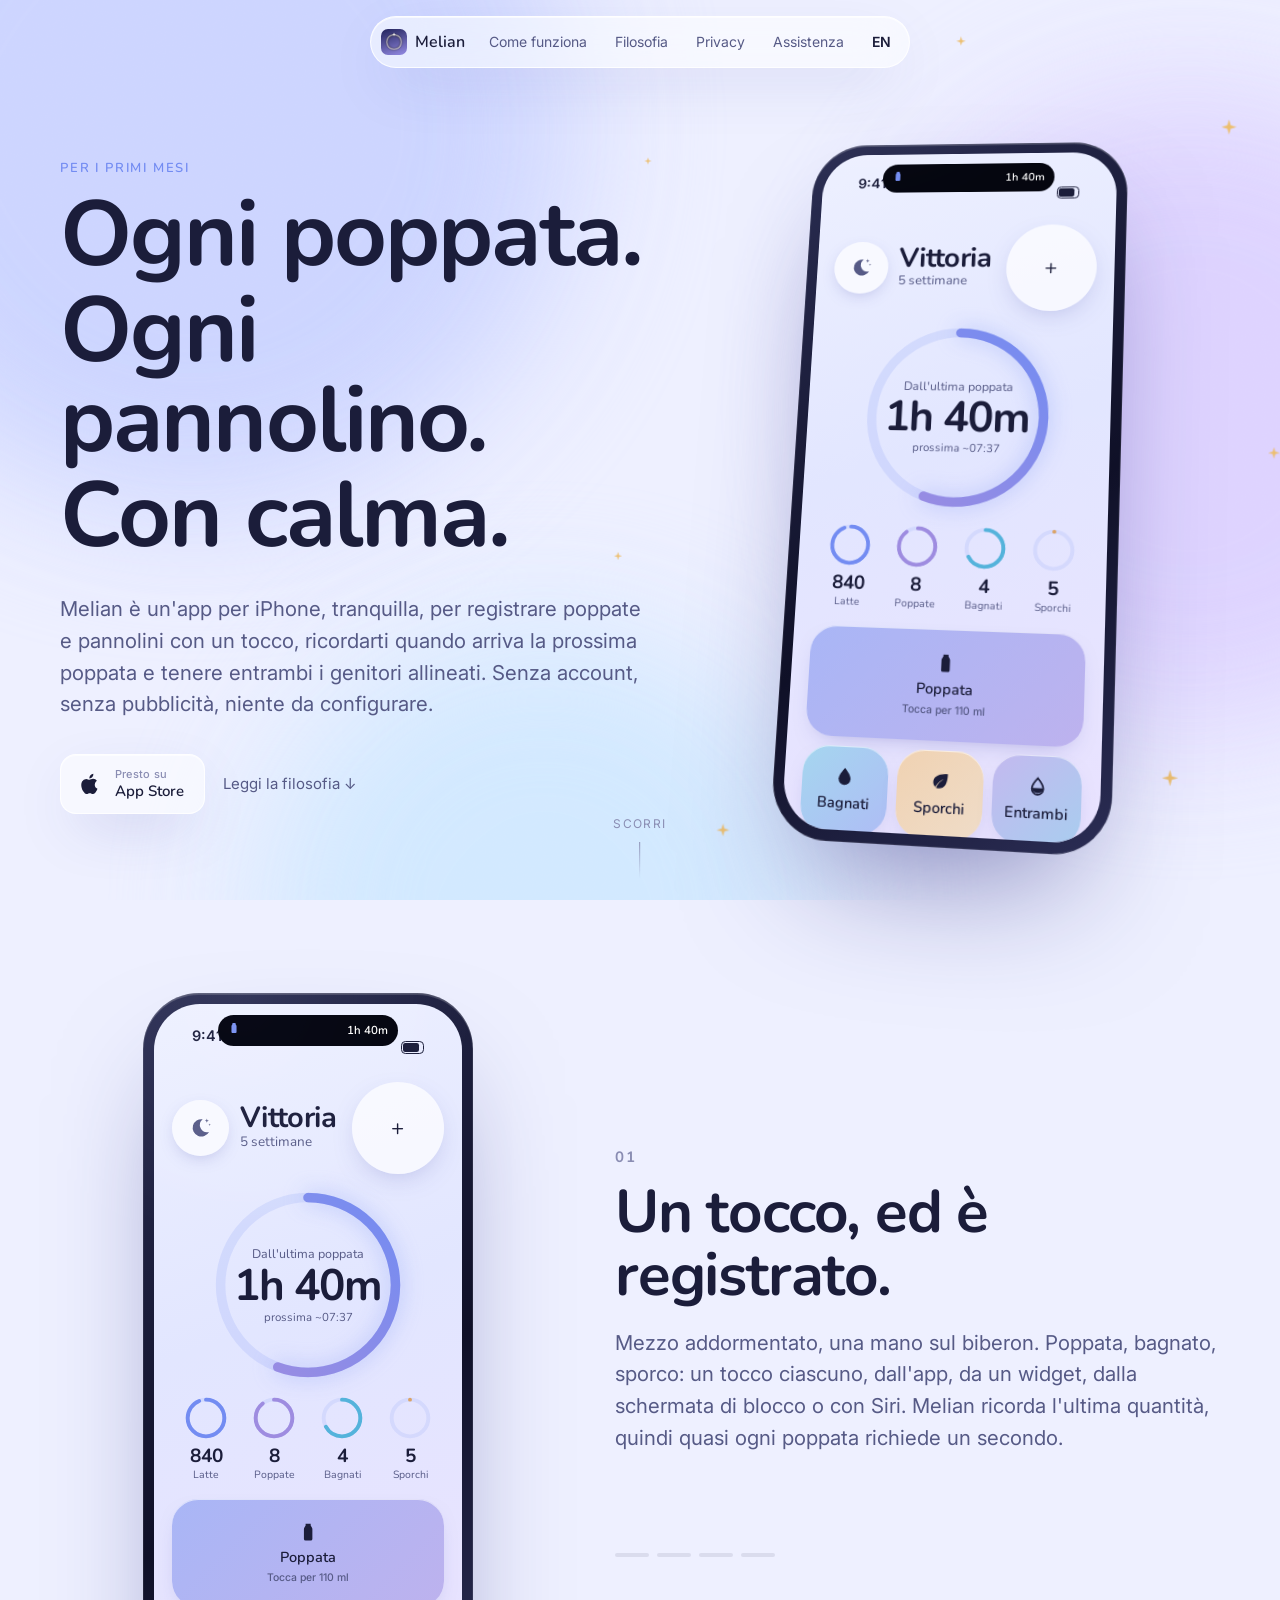
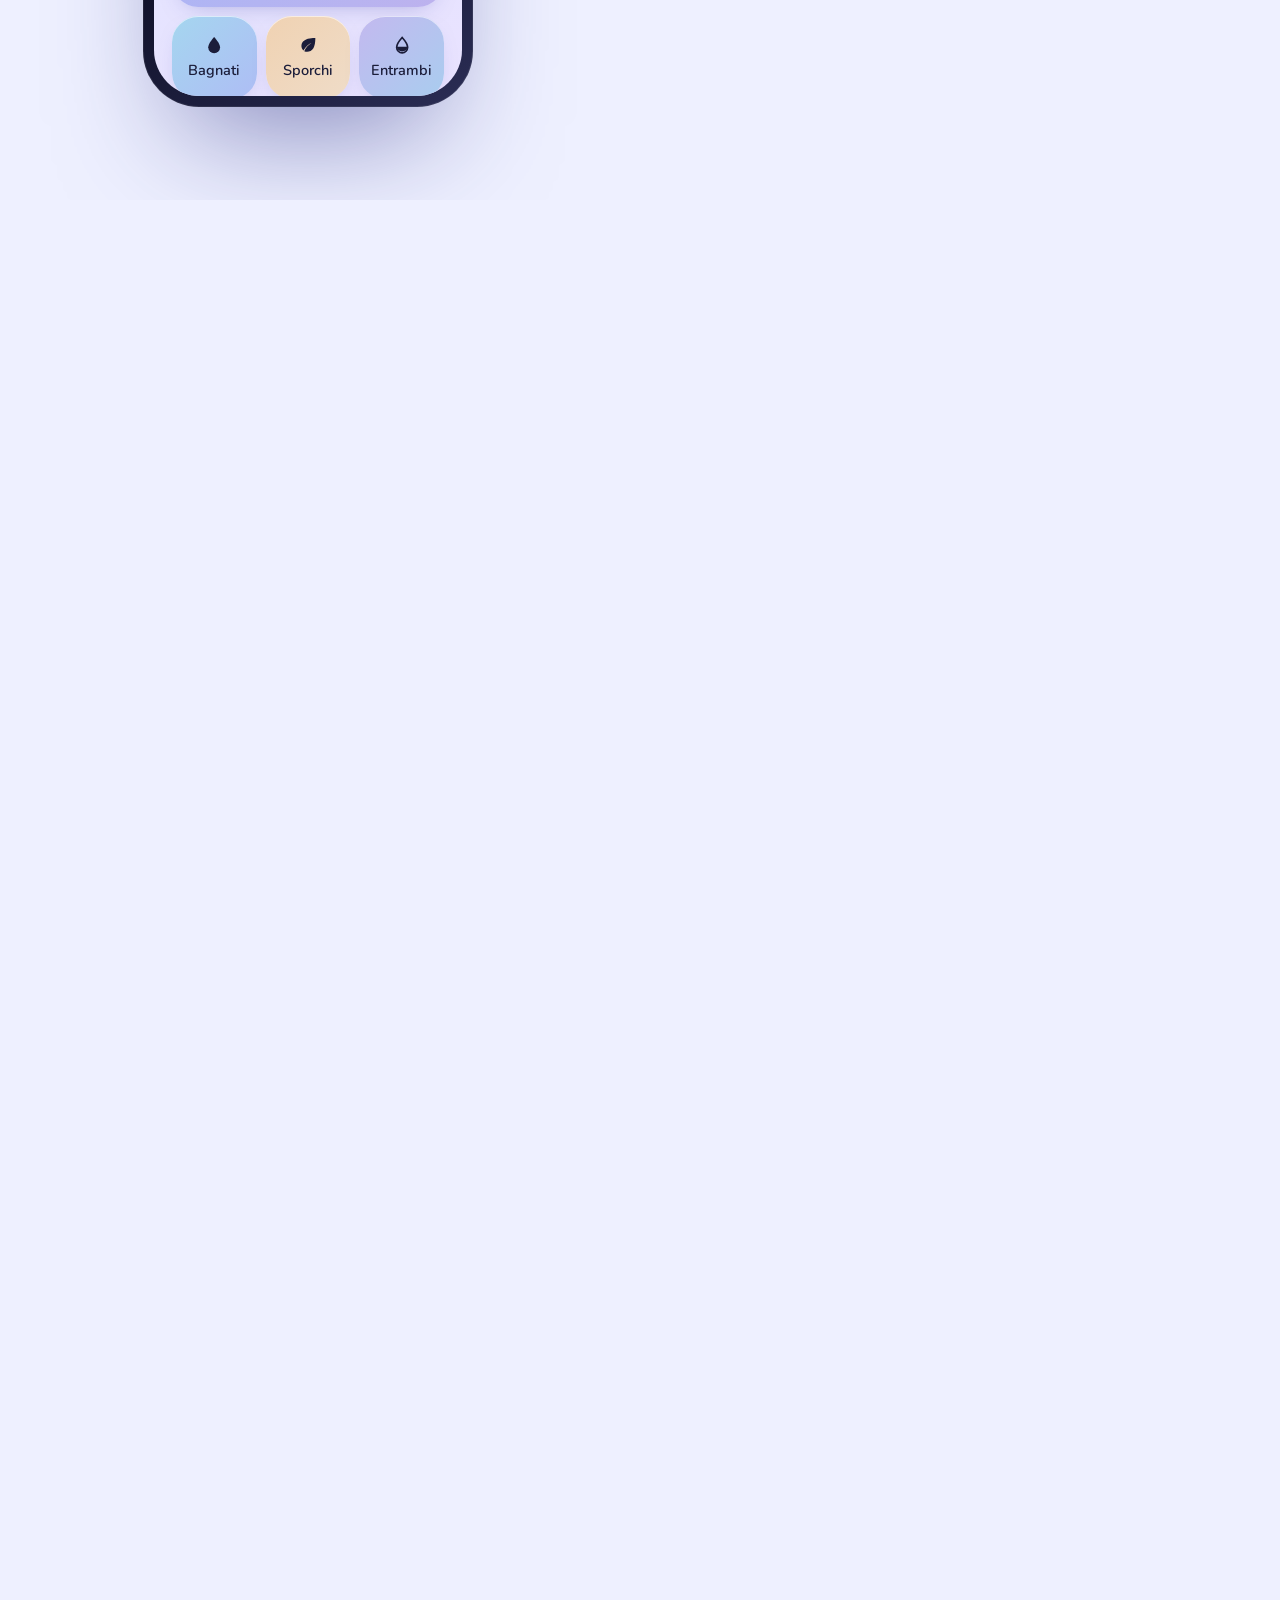
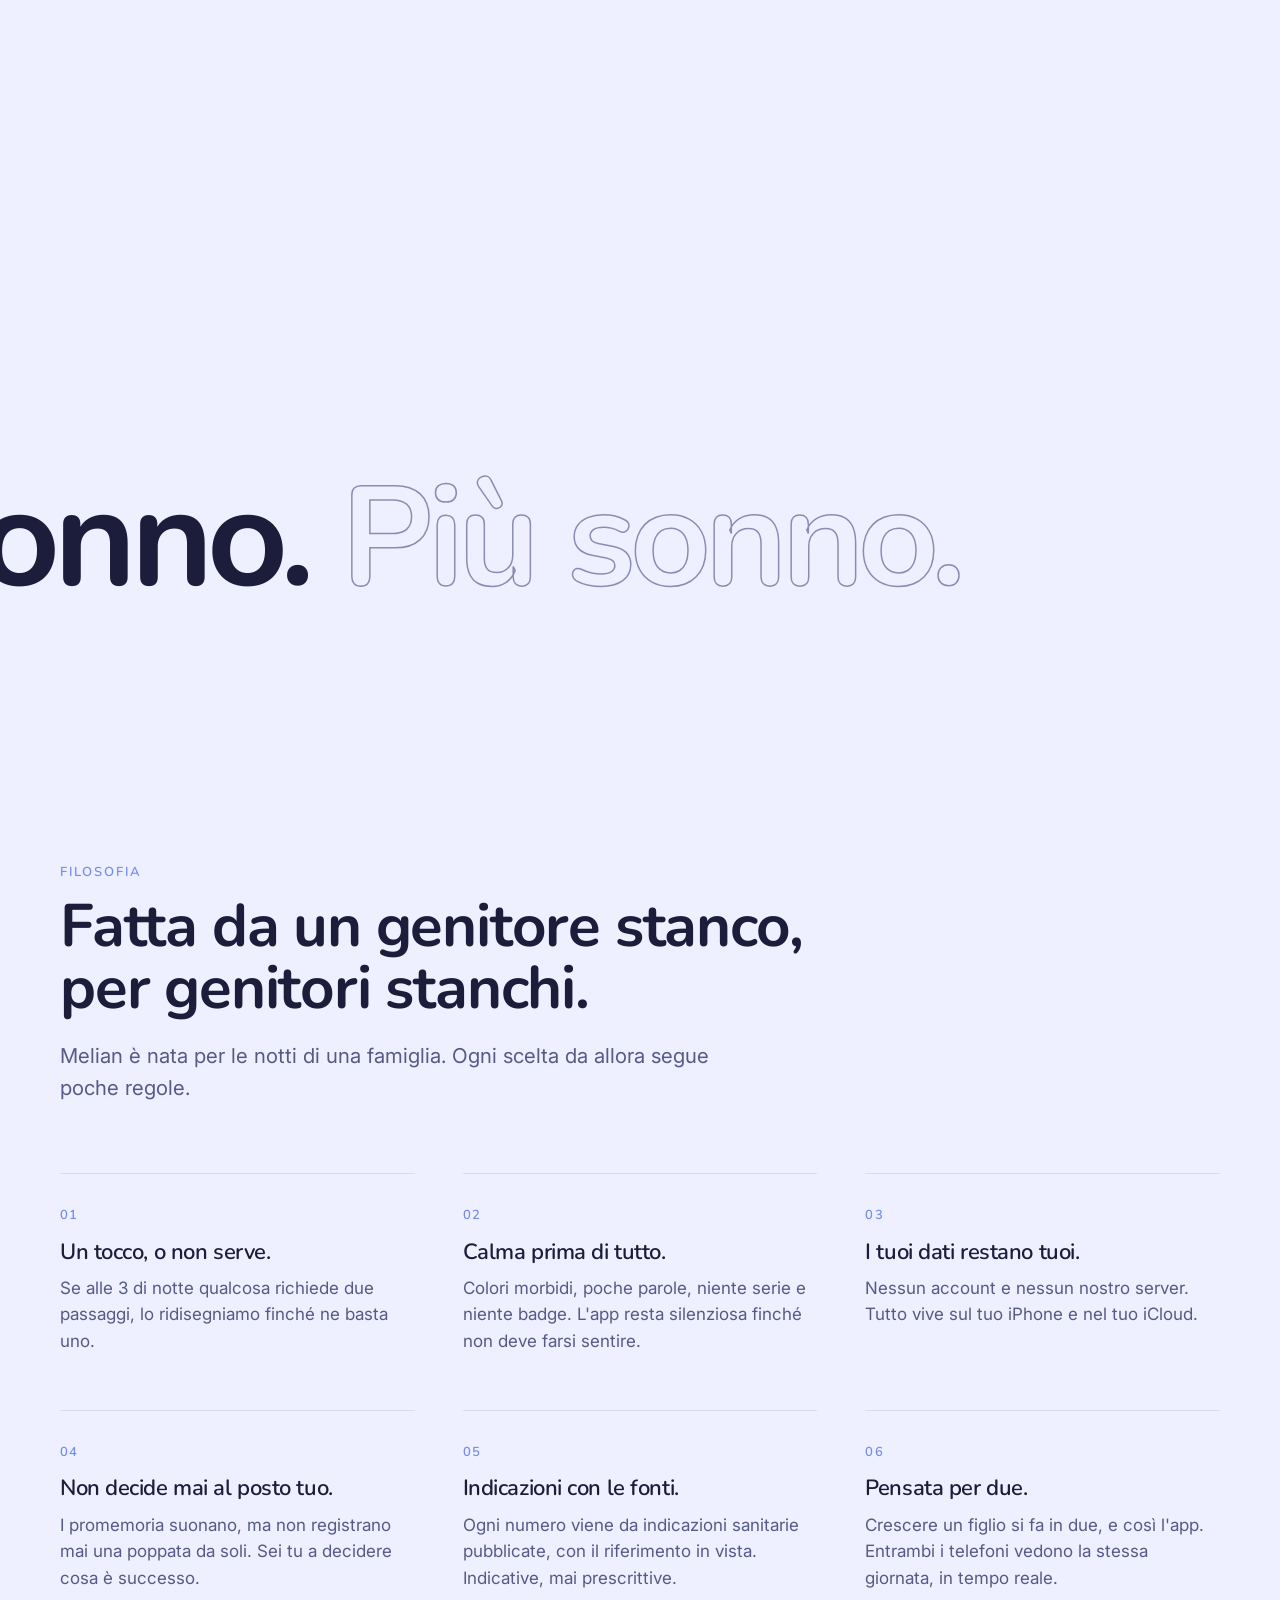
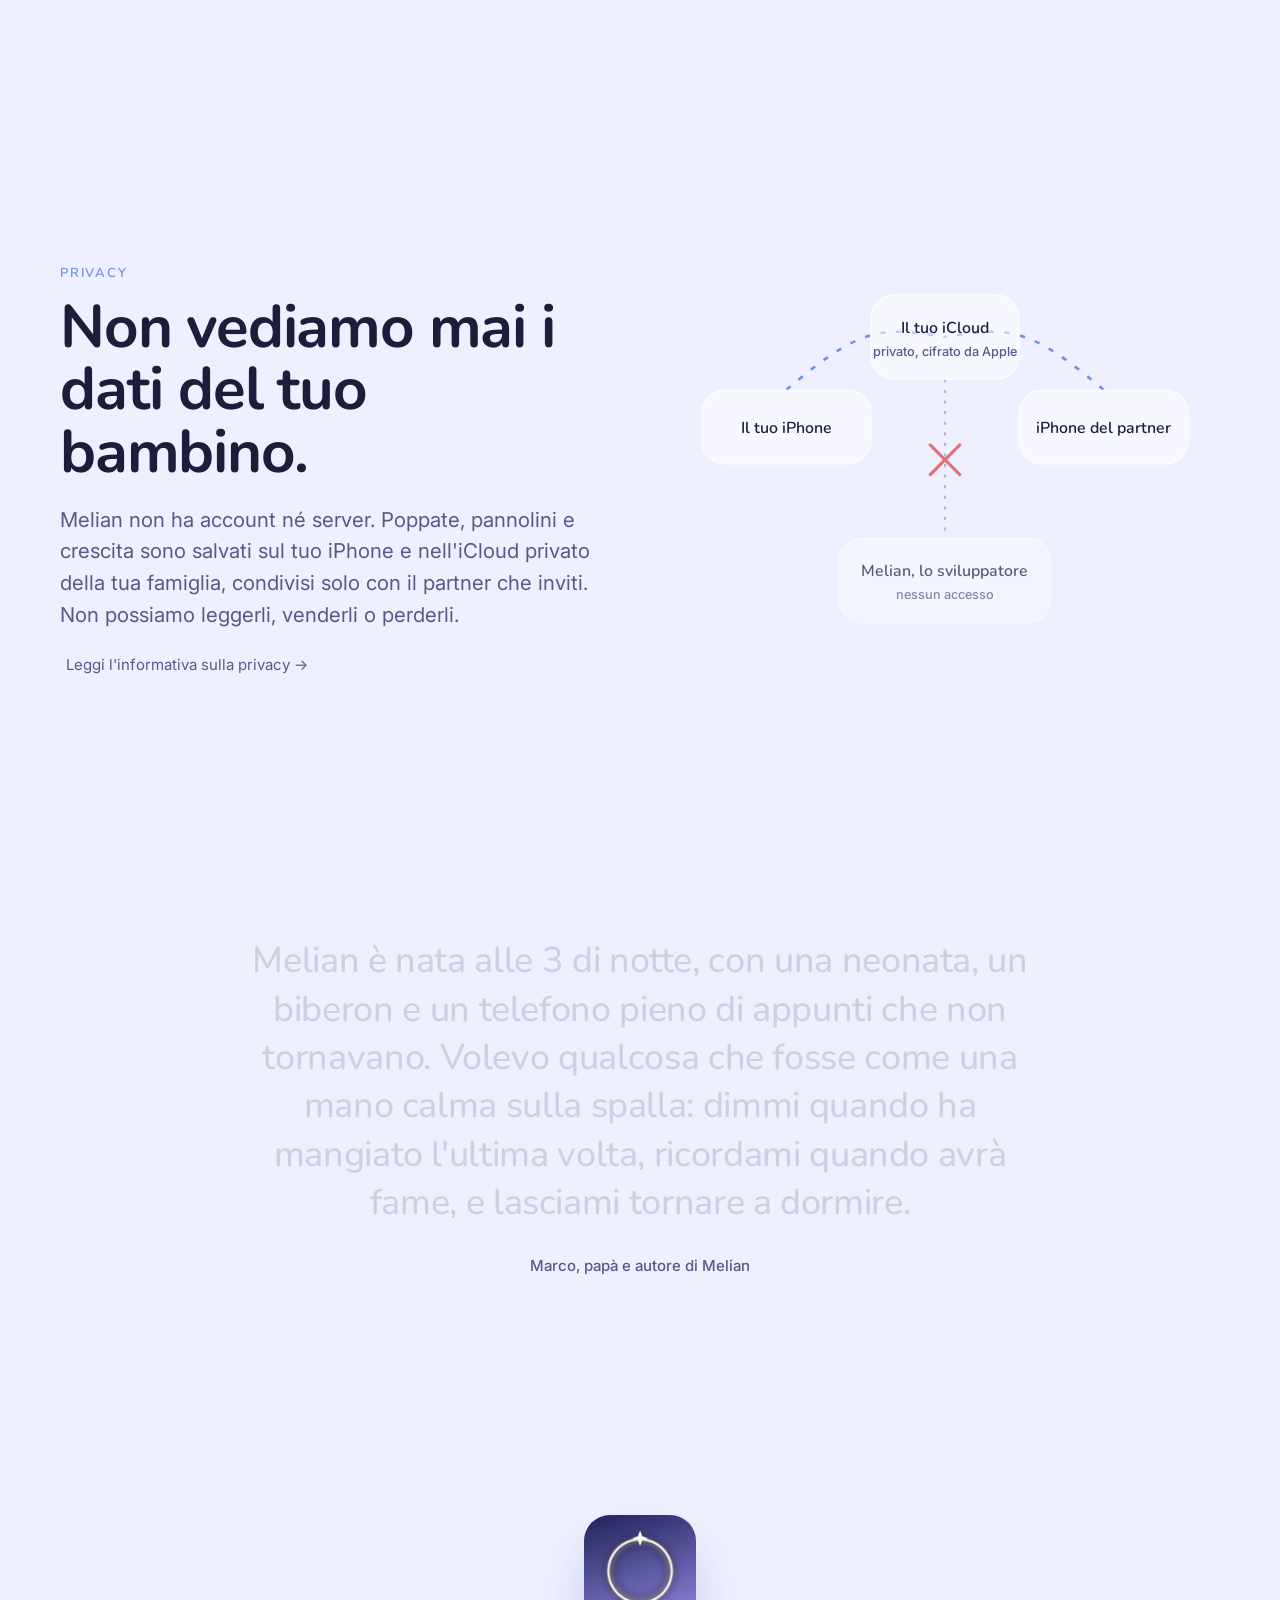
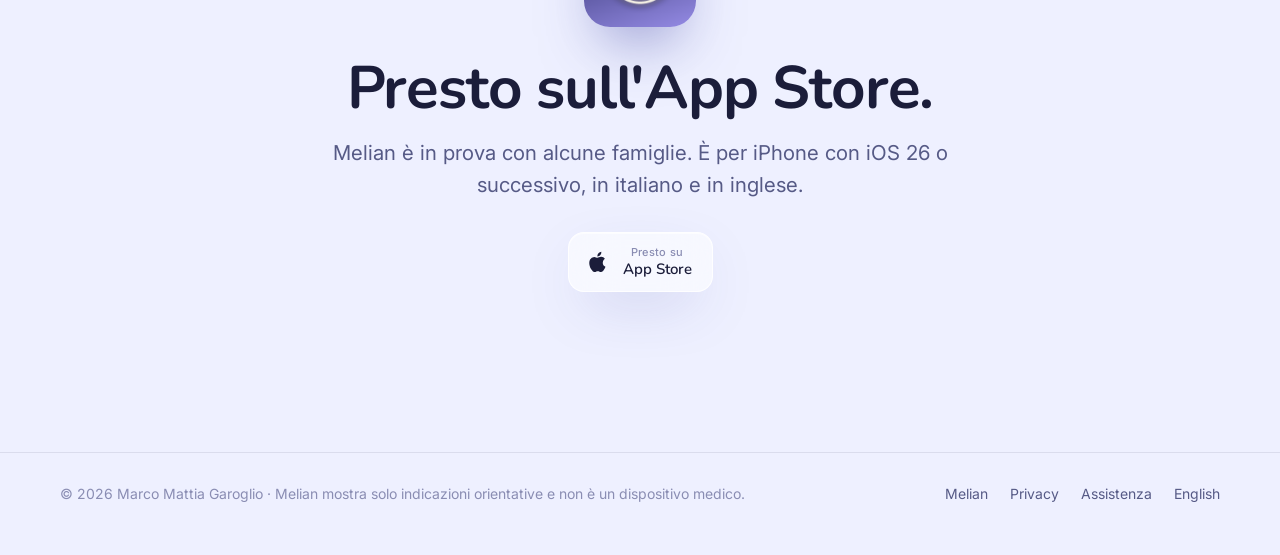
==== it/index.html @ e97079c1 "Landing page, privacy policy and support pages (EN/IT) Static site for GitHub Pages: parallax hero w" ====
<!doctype html>
<html lang="it">
<head>
<meta charset="utf-8">
<meta name="viewport" content="width=device-width, initial-scale=1, viewport-fit=cover">
<title>Melian: poppate e pannolini, con calma, su iPhone</title>
<meta name="description" content="Registra poppate e pannolini con un tocco, ricevi una sveglia quando arriva la prossima poppata e condividi tutto in tempo reale con il partner. Senza account, pubblicità o tracciamento.">
<meta name="theme-color" content="#eef0ff" media="(prefers-color-scheme: light)">
<meta name="theme-color" content="#0b0d20" media="(prefers-color-scheme: dark)">
<link rel="icon" href="../assets/favicon.png">
<link rel="apple-touch-icon" href="../assets/apple-touch-icon.png">
<link rel="alternate" hreflang="en" href="https://marcogaroglio-online.github.io/melian-site/">
<link rel="alternate" hreflang="it" href="https://marcogaroglio-online.github.io/melian-site/it/">
<meta property="og:title" content="Melian: poppate e pannolini, con calma, su iPhone">
<meta property="og:description" content="Registra poppate e pannolini con un tocco, ricevi una sveglia quando arriva la prossima poppata e condividi tutto in tempo reale con il partner. Senza account, pubblicità o tracciamento.">
<meta property="og:image" content="https://marcogaroglio-online.github.io/melian-site/assets/icon-512.png">
<link rel="preconnect" href="https://fonts.googleapis.com">
<link rel="preconnect" href="https://fonts.gstatic.com" crossorigin>
<link href="https://fonts.googleapis.com/css2?family=Nunito:wght@500;600;700&family=Inter:wght@400;500;600&display=swap" rel="stylesheet">
<link rel="stylesheet" href="../assets/style.css">
</head>
<body>
<div class="ambient" aria-hidden="true"><i data-depth=".08"></i><i data-depth=".16"></i><i data-depth=".24"></i></div>
<div class="grain" aria-hidden="true"></div>
<nav class="nav glass" aria-label="Melian">
  <a class="brand" href="./"><img src="../assets/favicon.png" alt="" width="26" height="26">Melian</a>
  <a class="link hide-sm" href="./#story">Come funziona</a>
  <a class="link hide-sm" href="./#philosophy">Filosofia</a>
  <a class="link" href="privacy.html">Privacy</a>
  <a class="link" href="support.html">Assistenza</a>
  <a class="link lang" href="../" hreflang="en" lang="en">EN</a>
</nav>

<main>
  <section class="hero" id="top">
    <div class="wrap">
      <div>
        <p class="eyebrow">Per i primi mesi</p>
        <h1><span class="line"><span>Ogni poppata.</span></span><span class="line"><span>Ogni pannolino.</span></span><span class="line"><span>Con calma.</span></span></h1>
        <p class="lead">Melian è un'app per iPhone, tranquilla, per registrare poppate e pannolini con un tocco, ricordarti quando arriva la prossima poppata e tenere entrambi i genitori allineati. Senza account, senza pubblicità, niente da configurare.</p>
        <div class="cta"><span class="badge glass" role="img" aria-label="Presto su App Store"><svg viewBox="0 0 24 24" fill="currentColor"><path d="M16.4 12.6c0-2.4 2-3.5 2-3.6a4.3 4.3 0 0 0-3.4-1.8c-1.4-.1-2.8.9-3.5.9s-1.8-.8-3-.8a4.5 4.5 0 0 0-3.8 2.3c-1.6 2.8-.4 7 1.2 9.3.8 1.1 1.7 2.4 2.9 2.3 1.2 0 1.6-.7 3-.7s1.8.7 3 .7c1.3 0 2.1-1.1 2.8-2.3a10 10 0 0 0 1.3-2.6 3.9 3.9 0 0 1-2.5-3.7ZM14.2 5.6A4 4 0 0 0 15.1 2.6a4.1 4.1 0 0 0-2.7 1.4 3.8 3.8 0 0 0-1 2.9 3.4 3.4 0 0 0 2.8-1.3Z"/></svg><span><small>Presto su</small>App Store</span></span><a class="ghost" href="#philosophy">Leggi la filosofia ↓</a></div>
      </div>
      <div class="stage">
        <div class="stars" aria-hidden="true"></div>
        <div class="phone hero-phone" data-live>
    <div class="screen">
      <div class="island"><span class="ic"><svg width="12" height="12" viewBox="0 0 24 24" fill="currentColor"><path d="M9 2h6v2.2l1.4 2.3c.4.6.6 1.3.6 2V20a2 2 0 0 1-2 2H9a2 2 0 0 1-2-2V8.5c0-.7.2-1.4.6-2L9 4.2Z"/></svg></span><span class="t"></span></div>
      <div class="status"><span>9:41</span><span class="bars"><i></i></span></div>
      <div class="app">
        <header>
          <span class="round-btn" aria-hidden="true"><svg viewBox="0 0 24 24" fill="currentColor"><path d="M14.5 3.2a8.6 8.6 0 1 0 6.3 12.6A7.2 7.2 0 0 1 14.5 3.2Z"/><path d="m18.6 2.5.5 1.6 1.6.5-1.6.5-.5 1.6-.5-1.6-1.6-.5 1.6-.5Z"/><path d="m21.4 7.4.3 1 1 .3-1 .3-.3 1-.3-1-1-.3 1-.3Z"/></svg></span>
          <div class="who"><b>Vittoria</b><span>5 settimane</span></div>
          <span class="round-btn plus" aria-hidden="true">+</span>
        </header>
        <div class="ring">
          <svg viewBox="0 0 100 100" aria-hidden="true">
            <defs><linearGradient id="ringGrad" x1="0" y1="0" x2="1" y2="1"><stop offset="0" stop-color="#9e8ce0"/><stop offset="1" stop-color="#738cf2"/></linearGradient></defs>
            <circle class="track" cx="50" cy="50" r="46" fill="none" stroke-width="5"/>
            <circle class="bar" cx="50" cy="50" r="46" fill="none" stroke-width="5"/>
          </svg>
          <div class="label"><small>Dall'ultima poppata</small><strong>1h 40m</strong><em></em></div>
        </div>
        <div class="minis">
          <div class="mini" data-k="formula"><svg viewBox="0 0 36 36"><circle class="t" cx="18" cy="18" r="15"/><circle class="b" cx="18" cy="18" r="15" stroke="#738cf2"/></svg><strong>0</strong><span>Latte</span></div><div class="mini" data-k="feeds"><svg viewBox="0 0 36 36"><circle class="t" cx="18" cy="18" r="15"/><circle class="b" cx="18" cy="18" r="15" stroke="#9e8ce0"/></svg><strong>0</strong><span>Poppate</span></div><div class="mini" data-k="wet"><svg viewBox="0 0 36 36"><circle class="t" cx="18" cy="18" r="15"/><circle class="b" cx="18" cy="18" r="15" stroke="#54b3db"/></svg><strong>0</strong><span>Bagnati</span></div><div class="mini" data-k="dirty"><svg viewBox="0 0 36 36"><circle class="t" cx="18" cy="18" r="15"/><circle class="b" cx="18" cy="18" r="15" stroke="#dba366"/></svg><strong>0</strong><span>Sporchi</span></div>
        </div>
        <div class="actions">
          <button class="act feed" data-kind="feed"><svg viewBox="0 0 24 24" fill="currentColor"><path d="M9 2h6v2.2l1.4 2.3c.4.6.6 1.3.6 2V20a2 2 0 0 1-2 2H9a2 2 0 0 1-2-2V8.5c0-.7.2-1.4.6-2L9 4.2Z"/></svg><span>Poppata</span><small>Tocca per 110 ml</small></button>
          <button class="act wet" data-kind="wet"><svg viewBox="0 0 24 24" fill="currentColor"><path d="M12 2.5S5 10 5 14.6A7 7 0 0 0 19 14.6C19 10 12 2.5 12 2.5Z"/></svg><span>Bagnati</span></button>
          <button class="act dirty" data-kind="dirty"><svg viewBox="0 0 24 24" fill="currentColor"><path d="M20.5 3.5S8 2.6 4.8 9.6c-1.6 3.5-.4 7 1.6 8.6C9.7 13 13.5 10.6 16 9.6c-3.4 2-6.8 5.4-8.6 9.6 3.6 1.4 8.3.6 10.8-3.6 2.6-4.3 2.3-12.1 2.3-12.1Z"/></svg><span>Sporchi</span></button>
          <button class="act both" data-kind="both"><svg viewBox="0 0 24 24" fill="none" stroke="currentColor" stroke-width="2"><path d="M12 3S5.5 10.2 5.5 14.6a6.5 6.5 0 0 0 13 0C18.5 10.2 12 3 12 3Z"/><path fill="currentColor" stroke="none" d="M5.6 14h12.8a6.5 6.5 0 0 1-12.8 0Z"/></svg><span>Entrambi</span></button>
        </div>
        <div class="timeline"><h4>Cronologia</h4><ul></ul></div>
      </div>
    </div>
  </div>
        <p class="sr">Provalo: tocca i pulsanti sul telefono.</p>
      </div>
    </div>
    <div class="scroll-hint" aria-hidden="true">Scorri<i></i></div>
  </section>

  <section class="story" id="story" data-step="1">
    <div class="pin">
      <div class="wrap">
        <div class="phones">
          <div class="phone main-phone" data-live>
    <div class="screen">
      <div class="island"><span class="ic"><svg width="12" height="12" viewBox="0 0 24 24" fill="currentColor"><path d="M9 2h6v2.2l1.4 2.3c.4.6.6 1.3.6 2V20a2 2 0 0 1-2 2H9a2 2 0 0 1-2-2V8.5c0-.7.2-1.4.6-2L9 4.2Z"/></svg></span><span class="t"></span></div>
      <div class="status"><span>9:41</span><span class="bars"><i></i></span></div>
      <div class="app">
        <header>
          <span class="round-btn" aria-hidden="true"><svg viewBox="0 0 24 24" fill="currentColor"><path d="M14.5 3.2a8.6 8.6 0 1 0 6.3 12.6A7.2 7.2 0 0 1 14.5 3.2Z"/><path d="m18.6 2.5.5 1.6 1.6.5-1.6.5-.5 1.6-.5-1.6-1.6-.5 1.6-.5Z"/><path d="m21.4 7.4.3 1 1 .3-1 .3-.3 1-.3-1-1-.3 1-.3Z"/></svg></span>
          <div class="who"><b>Vittoria</b><span>5 settimane</span></div>
          <span class="round-btn plus" aria-hidden="true">+</span>
        </header>
        <div class="ring">
          <svg viewBox="0 0 100 100" aria-hidden="true">
            <defs><linearGradient id="ringGrad" x1="0" y1="0" x2="1" y2="1"><stop offset="0" stop-color="#9e8ce0"/><stop offset="1" stop-color="#738cf2"/></linearGradient></defs>
            <circle class="track" cx="50" cy="50" r="46" fill="none" stroke-width="5"/>
            <circle class="bar" cx="50" cy="50" r="46" fill="none" stroke-width="5"/>
          </svg>
          <div class="label"><small>Dall'ultima poppata</small><strong>1h 40m</strong><em></em></div>
        </div>
        <div class="minis">
          <div class="mini" data-k="formula"><svg viewBox="0 0 36 36"><circle class="t" cx="18" cy="18" r="15"/><circle class="b" cx="18" cy="18" r="15" stroke="#738cf2"/></svg><strong>0</strong><span>Latte</span></div><div class="mini" data-k="feeds"><svg viewBox="0 0 36 36"><circle class="t" cx="18" cy="18" r="15"/><circle class="b" cx="18" cy="18" r="15" stroke="#9e8ce0"/></svg><strong>0</strong><span>Poppate</span></div><div class="mini" data-k="wet"><svg viewBox="0 0 36 36"><circle class="t" cx="18" cy="18" r="15"/><circle class="b" cx="18" cy="18" r="15" stroke="#54b3db"/></svg><strong>0</strong><span>Bagnati</span></div><div class="mini" data-k="dirty"><svg viewBox="0 0 36 36"><circle class="t" cx="18" cy="18" r="15"/><circle class="b" cx="18" cy="18" r="15" stroke="#dba366"/></svg><strong>0</strong><span>Sporchi</span></div>
        </div>
        <div class="actions">
          <button class="act feed" data-kind="feed"><svg viewBox="0 0 24 24" fill="currentColor"><path d="M9 2h6v2.2l1.4 2.3c.4.6.6 1.3.6 2V20a2 2 0 0 1-2 2H9a2 2 0 0 1-2-2V8.5c0-.7.2-1.4.6-2L9 4.2Z"/></svg><span>Poppata</span><small>Tocca per 110 ml</small></button>
          <button class="act wet" data-kind="wet"><svg viewBox="0 0 24 24" fill="currentColor"><path d="M12 2.5S5 10 5 14.6A7 7 0 0 0 19 14.6C19 10 12 2.5 12 2.5Z"/></svg><span>Bagnati</span></button>
          <button class="act dirty" data-kind="dirty"><svg viewBox="0 0 24 24" fill="currentColor"><path d="M20.5 3.5S8 2.6 4.8 9.6c-1.6 3.5-.4 7 1.6 8.6C9.7 13 13.5 10.6 16 9.6c-3.4 2-6.8 5.4-8.6 9.6 3.6 1.4 8.3.6 10.8-3.6 2.6-4.3 2.3-12.1 2.3-12.1Z"/></svg><span>Sporchi</span></button>
          <button class="act both" data-kind="both"><svg viewBox="0 0 24 24" fill="none" stroke="currentColor" stroke-width="2"><path d="M12 3S5.5 10.2 5.5 14.6a6.5 6.5 0 0 0 13 0C18.5 10.2 12 3 12 3Z"/><path fill="currentColor" stroke="none" d="M5.6 14h12.8a6.5 6.5 0 0 1-12.8 0Z"/></svg><span>Entrambi</span></button>
        </div>
        <div class="timeline"><h4>Cronologia</h4><ul></ul></div>
      </div>
      <div class="alarm" aria-hidden="true">
        <div class="waves"><i></i><i></i><i></i></div>
        <div class="bell"><svg viewBox="0 0 24 24" fill="currentColor"><path d="M12 2a6 6 0 0 0-6 6v4.3L4.3 15.6A1 1 0 0 0 5.2 17h13.6a1 1 0 0 0 .9-1.4L18 12.3V8a6 6 0 0 0-6-6Zm-2.6 16.5a2.7 2.7 0 0 0 5.2 0Z"/></svg></div>
        <strong>È ora della poppata</strong>
        <span>Vittoria · ultima 3 ore fa</span>
        <div class="btns"><b>Posticipa</b><b>Fatto</b></div>
      </div>
    </div>
  </div>
          <svg class="sync" viewBox="0 0 220 60" aria-hidden="true"><path d="M0 40 C 60 0, 160 0, 220 40"/></svg>
          <div class="phone partner" data-live>
    <div class="screen">
      <div class="island"><span class="ic"><svg width="12" height="12" viewBox="0 0 24 24" fill="currentColor"><path d="M9 2h6v2.2l1.4 2.3c.4.6.6 1.3.6 2V20a2 2 0 0 1-2 2H9a2 2 0 0 1-2-2V8.5c0-.7.2-1.4.6-2L9 4.2Z"/></svg></span><span class="t"></span></div>
      <div class="status"><span>9:41</span><span class="bars"><i></i></span></div>
      <div class="app">
        <header>
          <span class="round-btn" aria-hidden="true"><svg viewBox="0 0 24 24" fill="currentColor"><path d="M14.5 3.2a8.6 8.6 0 1 0 6.3 12.6A7.2 7.2 0 0 1 14.5 3.2Z"/><path d="m18.6 2.5.5 1.6 1.6.5-1.6.5-.5 1.6-.5-1.6-1.6-.5 1.6-.5Z"/><path d="m21.4 7.4.3 1 1 .3-1 .3-.3 1-.3-1-1-.3 1-.3Z"/></svg></span>
          <div class="who"><b>Vittoria</b><span>Sull'iPhone del partner</span></div>
          <span class="round-btn plus" aria-hidden="true">+</span>
        </header>
        <div class="ring">
          <svg viewBox="0 0 100 100" aria-hidden="true">
            <defs><linearGradient id="ringGrad" x1="0" y1="0" x2="1" y2="1"><stop offset="0" stop-color="#9e8ce0"/><stop offset="1" stop-color="#738cf2"/></linearGradient></defs>
            <circle class="track" cx="50" cy="50" r="46" fill="none" stroke-width="5"/>
            <circle class="bar" cx="50" cy="50" r="46" fill="none" stroke-width="5"/>
          </svg>
          <div class="label"><small>Dall'ultima poppata</small><strong>1h 40m</strong><em></em></div>
        </div>
        <div class="minis">
          <div class="mini" data-k="formula"><svg viewBox="0 0 36 36"><circle class="t" cx="18" cy="18" r="15"/><circle class="b" cx="18" cy="18" r="15" stroke="#738cf2"/></svg><strong>0</strong><span>Latte</span></div><div class="mini" data-k="feeds"><svg viewBox="0 0 36 36"><circle class="t" cx="18" cy="18" r="15"/><circle class="b" cx="18" cy="18" r="15" stroke="#9e8ce0"/></svg><strong>0</strong><span>Poppate</span></div><div class="mini" data-k="wet"><svg viewBox="0 0 36 36"><circle class="t" cx="18" cy="18" r="15"/><circle class="b" cx="18" cy="18" r="15" stroke="#54b3db"/></svg><strong>0</strong><span>Bagnati</span></div><div class="mini" data-k="dirty"><svg viewBox="0 0 36 36"><circle class="t" cx="18" cy="18" r="15"/><circle class="b" cx="18" cy="18" r="15" stroke="#dba366"/></svg><strong>0</strong><span>Sporchi</span></div>
        </div>
        <div class="actions">
          <button class="act feed" data-kind="feed"><svg viewBox="0 0 24 24" fill="currentColor"><path d="M9 2h6v2.2l1.4 2.3c.4.6.6 1.3.6 2V20a2 2 0 0 1-2 2H9a2 2 0 0 1-2-2V8.5c0-.7.2-1.4.6-2L9 4.2Z"/></svg><span>Poppata</span><small>Tocca per 110 ml</small></button>
          <button class="act wet" data-kind="wet"><svg viewBox="0 0 24 24" fill="currentColor"><path d="M12 2.5S5 10 5 14.6A7 7 0 0 0 19 14.6C19 10 12 2.5 12 2.5Z"/></svg><span>Bagnati</span></button>
          <button class="act dirty" data-kind="dirty"><svg viewBox="0 0 24 24" fill="currentColor"><path d="M20.5 3.5S8 2.6 4.8 9.6c-1.6 3.5-.4 7 1.6 8.6C9.7 13 13.5 10.6 16 9.6c-3.4 2-6.8 5.4-8.6 9.6 3.6 1.4 8.3.6 10.8-3.6 2.6-4.3 2.3-12.1 2.3-12.1Z"/></svg><span>Sporchi</span></button>
          <button class="act both" data-kind="both"><svg viewBox="0 0 24 24" fill="none" stroke="currentColor" stroke-width="2"><path d="M12 3S5.5 10.2 5.5 14.6a6.5 6.5 0 0 0 13 0C18.5 10.2 12 3 12 3Z"/><path fill="currentColor" stroke="none" d="M5.6 14h12.8a6.5 6.5 0 0 1-12.8 0Z"/></svg><span>Entrambi</span></button>
        </div>
        <div class="timeline"><h4>Cronologia</h4><ul></ul></div>
      </div>
    </div>
  </div>
        </div>
        <div>
          <div class="chapters">
          <article class="chapter on">
            <span class="n">01</span>
            <h2>Un tocco, ed è registrato.</h2>
            <p class="lead">Mezzo addormentato, una mano sul biberon. Poppata, bagnato, sporco: un tocco ciascuno, dall'app, da un widget, dalla schermata di blocco o con Siri. Melian ricorda l'ultima quantità, quindi quasi ogni poppata richiede un secondo.</p>
          </article>
          <article class="chapter">
            <span class="n">02</span>
            <h2>Suona quando serve.</h2>
            <p class="lead">Dopo ogni poppata Melian imposta la prossima. Quando è ora suona come una sveglia, anche in silenzioso, e non registra mai una poppata da sola. Nel frattempo il conto alla rovescia resta sulla schermata di blocco e nella Dynamic Island.</p>
          </article>
          <article class="chapter">
            <span class="n">03</span>
            <h2>Due telefoni, una storia.</h2>
            <p class="lead">Invita il partner e i due iPhone vedono la stessa giornata, in tempo reale. Chi è sveglio alle 3 sa cosa è successo a mezzanotte senza svegliare nessuno.</p>
          </article>
          <article class="chapter">
            <span class="n">04</span>
            <h2>Indicazioni, non giudizi.</h2>
            <p class="lead">Anelli morbidi mostrano la giornata rispetto a intervalli indicativi per età e peso, con la fonte a un tocco. Un riferimento, mai un punteggio, e mai un sostituto dell'ostetrica o del pediatra.</p>
          </article>
          </div>
          <div class="progress" aria-hidden="true"><i></i><i></i><i></i><i></i></div>
        </div>
      </div>
    </div>
  </section>

  <section class="statement" aria-label="Meno rumore. Più sonno."><div class="row"><b>Meno rumore.</b> <span>Meno rumore.</span> <b>Meno rumore.</b> <span>Meno rumore.</span></div><div class="row"><b>Più sonno.</b> <span>Più sonno.</span> <b>Più sonno.</b> <span>Più sonno.</span></div></section>

  <section class="principles" id="philosophy">
    <div class="wrap">
      <header class="reveal">
        <p class="eyebrow">Filosofia</p>
        <h2>Fatta da un genitore stanco, per genitori stanchi.</h2>
        <p class="lead">Melian è nata per le notti di una famiglia. Ogni scelta da allora segue poche regole.</p>
      </header>
      <ol class="plist"><li class="reveal" style="--i:0"><h3>Un tocco, o non serve.</h3><p>Se alle 3 di notte qualcosa richiede due passaggi, lo ridisegniamo finché ne basta uno.</p></li><li class="reveal" style="--i:1"><h3>Calma prima di tutto.</h3><p>Colori morbidi, poche parole, niente serie e niente badge. L'app resta silenziosa finché non deve farsi sentire.</p></li><li class="reveal" style="--i:2"><h3>I tuoi dati restano tuoi.</h3><p>Nessun account e nessun nostro server. Tutto vive sul tuo iPhone e nel tuo iCloud.</p></li><li class="reveal" style="--i:0"><h3>Non decide mai al posto tuo.</h3><p>I promemoria suonano, ma non registrano mai una poppata da soli. Sei tu a decidere cosa è successo.</p></li><li class="reveal" style="--i:1"><h3>Indicazioni con le fonti.</h3><p>Ogni numero viene da indicazioni sanitarie pubblicate, con il riferimento in vista. Indicative, mai prescrittive.</p></li><li class="reveal" style="--i:2"><h3>Pensata per due.</h3><p>Crescere un figlio si fa in due, e così l'app. Entrambi i telefoni vedono la stessa giornata, in tempo reale.</p></li></ol>
    </div>
  </section>

  <section class="privacy-band" id="privacy">
    <div class="wrap">
      <div class="reveal">
        <p class="eyebrow">Privacy</p>
        <h2>Non vediamo mai i dati del tuo bambino.</h2>
        <p class="lead">Melian non ha account né server. Poppate, pannolini e crescita sono salvati sul tuo iPhone e nell'iCloud privato della tua famiglia, condivisi solo con il partner che inviti. Non possiamo leggerli, venderli o perderli.</p>
        <a class="ghost" href="privacy.html">Leggi l'informativa sulla privacy →</a>
      </div>
      <svg class="diagram reveal" viewBox="0 0 520 380" role="img" aria-label="Non vediamo mai i dati del tuo bambino.">
        <path class="wire" d="M110 120 C 180 60, 200 60, 260 70"/>
        <path class="wire" d="M410 120 C 340 60, 320 60, 260 70"/>
        <path class="blocked" d="M260 110 L 260 260"/>
        <line class="x" x1="246" y1="172" x2="274" y2="200"/><line class="x" x1="274" y1="172" x2="246" y2="200"/>
        <g class="node"><rect x="190" y="30" width="140" height="80" rx="22"/><text x="260" y="66" text-anchor="middle">Il tuo iCloud</text><text class="sub" x="260" y="88" text-anchor="middle">privato, cifrato da Apple</text></g>
        <g class="node"><rect x="30" y="120" width="160" height="70" rx="22"/><text x="110" y="161" text-anchor="middle">Il tuo iPhone</text></g>
        <g class="node"><rect x="330" y="120" width="160" height="70" rx="22"/><text x="410" y="161" text-anchor="middle">iPhone del partner</text></g>
        <g class="node" opacity=".7"><rect x="160" y="260" width="200" height="80" rx="22"/><text x="260" y="296" text-anchor="middle">Melian, lo sviluppatore</text><text class="sub" x="260" y="318" text-anchor="middle">nessun accesso</text></g>
      </svg>
    </div>
  </section>

  <section class="note">
    <div class="wrap">
      <blockquote>Melian è nata alle 3 di notte, con una neonata, un biberon e un telefono pieno di appunti che non tornavano. Volevo qualcosa che fosse come una mano calma sulla spalla: dimmi quando ha mangiato l'ultima volta, ricordami quando avrà fame, e lasciami tornare a dormire.</blockquote>
      <cite>Marco, papà e autore di Melian</cite>
    </div>
  </section>

  <section class="end">
    <div class="wrap reveal">
      <img class="icon" src="../assets/icon-512.png" alt="Melian" width="112" height="112">
      <h2>Presto sull'App Store.</h2>
      <p class="lead">Melian è in prova con alcune famiglie. È per iPhone con iOS 26 o successivo, in italiano e in inglese.</p>
      <span class="badge glass" role="img" aria-label="Presto su App Store"><svg viewBox="0 0 24 24" fill="currentColor"><path d="M16.4 12.6c0-2.4 2-3.5 2-3.6a4.3 4.3 0 0 0-3.4-1.8c-1.4-.1-2.8.9-3.5.9s-1.8-.8-3-.8a4.5 4.5 0 0 0-3.8 2.3c-1.6 2.8-.4 7 1.2 9.3.8 1.1 1.7 2.4 2.9 2.3 1.2 0 1.6-.7 3-.7s1.8.7 3 .7c1.3 0 2.1-1.1 2.8-2.3a10 10 0 0 0 1.3-2.6 3.9 3.9 0 0 1-2.5-3.7ZM14.2 5.6A4 4 0 0 0 15.1 2.6a4.1 4.1 0 0 0-2.7 1.4 3.8 3.8 0 0 0-1 2.9 3.4 3.4 0 0 0 2.8-1.3Z"/></svg><span><small>Presto su</small>App Store</span></span>
    </div>
  </section>
</main>
<footer class="site">
  <div class="wrap">
    <span>© 2026 Marco Mattia Garoglio · Melian mostra solo indicazioni orientative e non è un dispositivo medico.</span>
    <nav>
      <a href="./">Melian</a>
      <a href="privacy.html">Privacy</a>
      <a href="support.html">Assistenza</a>
      <a href="../" hreflang="en" lang="en">English</a>
    </nav>
  </div>
</footer>
<script>window.MELIAN_STRINGS = {"next": "prossima", "feedRow": "Poppata · 110 ml", "wetRow": "Pannolino bagnato", "dirtyRow": "Pannolino sporco", "bothRow": "Bagnato e sporco"};</script>
<script src="../assets/main.js" defer></script>
</body>
</html>
---- assets/style.css ----
/* Melian site. Same language as the app: lavender mesh light, glass only on things you touch,
   rounded digits, quiet motion. Everything degrades to a still page with prefers-reduced-motion. */

:root {
  --bg: #eef0ff;
  --bg-2: #e3e8ff;
  --ink: #1b1d3a;
  --ink-2: #565a86;
  --ink-3: #8a8db3;
  --line: rgba(27, 29, 58, .09);
  --feed: #738cf2;
  --wet: #54b3db;
  --dirty: #dba366;
  --both: #9e8ce0;
  --star: #ecbe6e;
  --glass: rgba(255, 255, 255, .55);
  --glass-edge: rgba(255, 255, 255, .85);
  --glass-shadow: 0 20px 60px -20px rgba(60, 66, 160, .35);
  --blob-a: #c9d2ff;
  --blob-b: #dcd0ff;
  --blob-c: #cfe8ff;
  --phone-bg: linear-gradient(160deg, #edf0ff 0%, #e2e6ff 45%, #e9e2ff 100%);
  --round: ui-rounded, "SF Pro Rounded", "Nunito", system-ui, -apple-system, "Segoe UI", sans-serif;
  --text: -apple-system, BlinkMacSystemFont, "SF Pro Text", "Inter", system-ui, "Segoe UI", sans-serif;
  --ease: cubic-bezier(.22, 1, .36, 1);
  --spring: cubic-bezier(.34, 1.56, .64, 1);
  color-scheme: light dark;
}

@media (prefers-color-scheme: dark) {
  :root {
    --bg: #0b0d20;
    --bg-2: #111433;
    --ink: #eef0ff;
    --ink-2: #b4b8e6;
    --ink-3: #7c80b0;
    --line: rgba(238, 240, 255, .1);
    --glass: rgba(40, 44, 96, .45);
    --glass-edge: rgba(255, 255, 255, .14);
    --glass-shadow: 0 30px 80px -30px rgba(0, 0, 0, .7);
    --blob-a: #262c78;
    --blob-b: #3a2a78;
    --blob-c: #173a66;
    --phone-bg: linear-gradient(160deg, #0f1230 0%, #141a44 45%, #1e1748 100%);
  }
}

* { box-sizing: border-box; }
html { scroll-behavior: smooth; -webkit-text-size-adjust: 100%; overflow-x: clip; }
body {
  margin: 0;
  background: var(--bg);
  color: var(--ink);
  font: 17px/1.55 var(--text);
  overflow-x: clip;
  -webkit-font-smoothing: antialiased;
}
a { color: inherit; }
img { max-width: 100%; display: block; }
:focus-visible { outline: 2px solid var(--feed); outline-offset: 3px; border-radius: 8px; }
.sr { position: absolute; width: 1px; height: 1px; overflow: hidden; clip: rect(0 0 0 0); }

/* ---------- Ambient background: drifting blobs, moved by scroll (parallax) ---------- */

.ambient { position: fixed; inset: 0; z-index: -1; overflow: hidden; pointer-events: none; }
.ambient i {
  position: absolute; border-radius: 50%; filter: blur(70px); opacity: .9;
  will-change: transform;
}
.ambient i:nth-child(1) { width: 60vmax; height: 60vmax; left: -15vmax; top: -20vmax; background: var(--blob-a); animation: drift 26s var(--ease) infinite alternate; }
.ambient i:nth-child(2) { width: 50vmax; height: 50vmax; right: -18vmax; top: 10vh; background: var(--blob-b); animation: drift 32s var(--ease) infinite alternate-reverse; }
.ambient i:nth-child(3) { width: 45vmax; height: 45vmax; left: 20vw; top: 70vh; background: var(--blob-c); animation: drift 28s var(--ease) infinite alternate; }
@keyframes drift {
  from { translate: 0 0; scale: 1; }
  to { translate: 6vmax 4vmax; scale: 1.12; }
}
.grain {
  position: fixed; inset: 0; z-index: -1; pointer-events: none; opacity: .05; mix-blend-mode: overlay;
  background-image: url("data:image/svg+xml,%3Csvg xmlns='http://www.w3.org/2000/svg' width='160' height='160'%3E%3Cfilter id='n'%3E%3CfeTurbulence type='fractalNoise' baseFrequency='.9' numOctaves='2'/%3E%3C/filter%3E%3Crect width='100%25' height='100%25' filter='url(%23n)'/%3E%3C/svg%3E");
}

/* ---------- Glass ---------- */

.glass {
  background: var(--glass);
  border: 1px solid var(--glass-edge);
  box-shadow: var(--glass-shadow), inset 0 1px 0 rgba(255, 255, 255, .6);
  -webkit-backdrop-filter: blur(24px) saturate(1.6);
  backdrop-filter: blur(24px) saturate(1.6);
}

/* ---------- Nav ---------- */

.nav {
  position: fixed; z-index: 20; top: 16px; left: 50%; translate: -50% 0;
  display: flex; align-items: center; gap: 4px; padding: 6px 6px 6px 10px;
  border-radius: 999px; width: max-content; max-width: calc(100vw - 24px);
  transition: translate .5s var(--ease), opacity .5s var(--ease);
}
.nav.hide { translate: -50% -140%; opacity: 0; }
.nav .brand { display: flex; align-items: center; gap: 8px; font: 600 16px var(--round); text-decoration: none; padding-right: 8px; }
.nav .brand img { width: 26px; height: 26px; border-radius: 7px; }
.nav a.link {
  text-decoration: none; font-size: 14px; color: var(--ink-2); padding: 8px 12px; border-radius: 999px;
  transition: background .3s, color .3s;
}
.nav a.link:hover { background: rgba(115, 140, 242, .14); color: var(--ink); }
.nav a.lang { font-weight: 600; color: var(--ink); }
@media (max-width: 560px) { .nav a.hide-sm { display: none; } }

/* ---------- Layout ---------- */

main { position: relative; }
section { position: relative; }
.wrap { width: min(1160px, 100% - 40px); margin: 0 auto; }
.eyebrow {
  font: 600 13px var(--round); letter-spacing: .14em; text-transform: uppercase; color: var(--feed);
}
h1, h2, h3 { font-family: var(--round); letter-spacing: -.02em; margin: 0; }
h1 { font-size: clamp(44px, 7.4vw, 92px); line-height: .98; font-weight: 700; }
h2 { font-size: clamp(34px, 4.8vw, 60px); line-height: 1.04; font-weight: 700; }
h3 { font-size: 22px; line-height: 1.2; font-weight: 600; }
p.lead { font-size: clamp(18px, 1.6vw, 21px); color: var(--ink-2); max-width: 34em; }
.grad {
  background: linear-gradient(100deg, var(--feed), var(--both) 45%, var(--wet) 90%);
  -webkit-background-clip: text; background-clip: text; color: transparent;
}

/* ---------- Hero ---------- */

.hero { min-height: 100svh; display: grid; align-items: center; padding: 120px 0 60px; }
.hero .wrap { display: grid; grid-template-columns: 1.05fr .95fr; gap: 40px; align-items: center; }
.hero h1 .line { display: block; overflow: hidden; padding-bottom: .06em; }
.hero h1 .line span { display: inline-block; translate: 0 110%; animation: rise 1.1s var(--ease) forwards; }
.hero h1 .line:nth-child(2) span { animation-delay: .12s; }
.hero h1 .line:nth-child(3) span { animation-delay: .24s; }
@keyframes rise { to { translate: 0 0; } }
.hero .lead { margin: 26px 0 34px; opacity: 0; animation: fade 1s .5s var(--ease) forwards; }
.hero .cta { display: flex; flex-wrap: wrap; gap: 12px; align-items: center; opacity: 0; animation: fade 1s .7s var(--ease) forwards; }
@keyframes fade { from { opacity: 0; translate: 0 14px; } to { opacity: 1; translate: 0 0; } }
.badge {
  display: inline-flex; align-items: center; gap: 12px; padding: 12px 20px 12px 16px; border-radius: 16px;
  text-decoration: none; font: 600 15px var(--round);
}
.badge svg { width: 26px; height: 26px; }
.badge small { display: block; font: 500 11px var(--text); color: var(--ink-3); letter-spacing: .02em; }
.ghost { color: var(--ink-2); font-size: 15px; text-decoration: none; padding: 12px 6px; }
.ghost:hover { color: var(--ink); }
.hero .stage { position: relative; display: grid; place-items: center; perspective: 1400px; min-height: 640px; }
.scroll-hint {
  position: absolute; left: 50%; bottom: 22px; translate: -50% 0; font-size: 12px; color: var(--ink-3);
  letter-spacing: .12em; text-transform: uppercase; display: grid; justify-items: center; gap: 8px;
}
.scroll-hint i { width: 1px; height: 36px; background: linear-gradient(var(--ink-3), transparent); animation: hint 2.2s var(--ease) infinite; transform-origin: top; }
@keyframes hint { 0% { scale: 1 0; } 50% { scale: 1 1; } 100% { scale: 1 1; opacity: 0; } }

.stars { position: absolute; inset: -10% -20%; pointer-events: none; }
.stars b {
  position: absolute; width: 14px; height: 14px; background: var(--star);
  clip-path: polygon(50% 0, 61% 39%, 100% 50%, 61% 61%, 50% 100%, 39% 61%, 0 50%, 39% 39%);
  filter: drop-shadow(0 0 8px rgba(236, 190, 110, .8)); animation: twinkle 4s ease-in-out infinite;
}
@keyframes twinkle { 50% { opacity: .35; scale: .7; } }

@media (max-width: 900px) {
  .hero .wrap { grid-template-columns: 1fr; text-align: left; }
  .hero .stage { min-height: 600px; }
}

/* ---------- Phone (a live HTML copy of the Today screen) ---------- */

.phone {
  --s: 1;
  position: relative; width: calc(330px * var(--s)); height: calc(714px * var(--s));
  border-radius: calc(56px * var(--s)); padding: calc(11px * var(--s));
  background: linear-gradient(145deg, #2a2d52, #0f1027 60%, #2b2d55);
  box-shadow: 0 60px 120px -40px rgba(40, 44, 130, .55), 0 0 0 1px rgba(255, 255, 255, .08) inset, 0 2px 0 rgba(255, 255, 255, .15) inset;
  transform-style: preserve-3d; will-change: transform;
}
.phone::before { /* side light that follows the tilt */
  content: ""; position: absolute; inset: 0; border-radius: inherit; pointer-events: none; z-index: 5;
  background: radial-gradient(120% 60% at var(--lx, 30%) var(--ly, 0%), rgba(255, 255, 255, .22), transparent 60%);
  mix-blend-mode: soft-light;
}
.screen {
  position: relative; height: 100%; border-radius: calc(46px * var(--s)); overflow: hidden;
  background: var(--phone-bg); color: var(--ink); font-family: var(--round);
  font-size: calc(10px * var(--s));
}
.island {
  position: absolute; top: 1.1em; left: 50%; translate: -50% 0; width: 10.4em; height: 3.1em; border-radius: 2em;
  background: #05060f; z-index: 4; display: flex; align-items: center; justify-content: space-between; padding: 0 1em;
  transition: width .6s var(--spring), height .6s var(--spring);
  color: #fff; font-size: 1em;
}
.island .ic, .island .t { opacity: 0; transition: opacity .3s; font-weight: 600; font-size: 1.15em; }
.island .ic { color: var(--feed); }
.phone.live .island { width: 18em; }
.phone.live .island .ic, .phone.live .island .t { opacity: 1; transition-delay: .25s; }
.status { display: flex; justify-content: space-between; padding: 1.6em 2.6em 0; font: 600 1.45em var(--text); height: 4.4em; }
.status .bars { display: flex; gap: .3em; align-items: center; }
.status .bars i { width: 1.6em; height: .9em; border-radius: .3em; border: 1px solid currentColor; display: block; position: relative; }
.status .bars i::after { content: ""; position: absolute; inset: 1px; right: 20%; background: currentColor; border-radius: .15em; }
.app { padding: 1.4em 1.8em 0; }
.app header { display: flex; align-items: center; gap: 1.1em; }
.round-btn {
  width: 4.2em; height: 4.2em; border-radius: 50%; display: grid; place-items: center; font-size: 1em;
  background: rgba(255, 255, 255, .7); border: 0; box-shadow: 0 .4em 1.4em -.6em rgba(60, 66, 160, .4); color: var(--feed);
}
@media (prefers-color-scheme: dark) { .round-btn { background: rgba(255, 255, 255, .08); } }
.round-btn svg { width: 1.8em; height: 1.8em; }
.app header .who { flex: 1; }
.app header b { display: block; font-size: 2.9em; line-height: 1; letter-spacing: -.02em; }
.app header span { color: var(--ink-2); font-size: 1.35em; }
.app header .plus { color: var(--ink); font-size: 2.2em; font-weight: 400; }
.ring { position: relative; width: 19em; height: 19em; margin: 1.6em auto 0; }
.ring svg { width: 100%; height: 100%; rotate: -90deg; overflow: visible; }
.ring .track { stroke: rgba(115, 140, 242, .16); }
.ring .bar { stroke: url(#ringGrad); stroke-linecap: round; transition: stroke-dashoffset 1.2s var(--ease); filter: drop-shadow(0 0 .6em rgba(115, 140, 242, .45)); }
.ring .label { position: absolute; inset: 0; display: grid; place-content: center; text-align: center; }
.ring .label small { color: var(--ink-2); font-size: 1.25em; }
.ring .label strong { font-size: 4.4em; font-weight: 700; letter-spacing: -.03em; line-height: 1.05; font-variant-numeric: tabular-nums; }
.ring .label em { font-style: normal; color: var(--ink-2); font-size: 1.15em; }
.minis { display: grid; grid-template-columns: repeat(4, 1fr); margin: 1.6em 0 0; text-align: center; }
.mini svg { width: 4.4em; height: 4.4em; rotate: -90deg; }
.mini circle { fill: none; stroke-width: 3.2; }
.mini .t { stroke: rgba(115, 140, 242, .14); }
.mini .b { stroke-linecap: round; transition: stroke-dashoffset 1s var(--ease); }
.mini strong { display: block; font-size: 1.9em; line-height: 1.1; font-variant-numeric: tabular-nums; }
.mini span { display: block; color: var(--ink-2); font-size: 1.05em; }
.actions { display: grid; grid-template-columns: repeat(3, 1fr); gap: .9em; margin-top: 1.6em; }
.act {
  border: 0; border-radius: 1.8em; padding: 1.3em .5em; font: 600 1.45em var(--round); color: var(--ink);
  display: grid; justify-items: center; gap: .3em; cursor: pointer; position: relative; overflow: hidden;
  transition: transform .25s var(--spring), filter .25s;
  box-shadow: 0 .6em 1.6em -1em rgba(60, 66, 160, .5), inset 0 1px 0 rgba(255, 255, 255, .6);
}
.act svg { width: 1.4em; height: 1.4em; }
.act:active, .act.tap { transform: scale(.94); }
.act.feed { grid-column: span 3; padding: 1.6em; background: linear-gradient(135deg, #a9b6f6, #bdb2ee); }
.act.feed small { font: 500 .72em var(--text); color: var(--ink-2); }
.act.wet { background: linear-gradient(135deg, #a5d6ef, #aebdf5); }
.act.dirty { background: linear-gradient(135deg, #f0d2b2, #efdcc8); }
.act.both { background: linear-gradient(135deg, #c3b9ef, #a9cdef); }
@media (prefers-color-scheme: dark) {
  .act { color: #fff; }
  .act.feed { background: linear-gradient(135deg, #4b5bb8, #5e4fa8); }
  .act.wet { background: linear-gradient(135deg, #2f6f93, #3d4f9e); }
  .act.dirty { background: linear-gradient(135deg, #8a6538, #6e5640); }
  .act.both { background: linear-gradient(135deg, #5a4b9e, #36628f); }
  .act.feed small { color: rgba(255, 255, 255, .7); }
}
.act .ripple { position: absolute; border-radius: 50%; background: rgba(255, 255, 255, .55); scale: 0; animation: ripple .7s var(--ease) forwards; pointer-events: none; }
@keyframes ripple { to { scale: 4; opacity: 0; } }
.timeline { margin: 1.8em 0 0; padding: 0; list-style: none; }
.timeline h4 { margin: 0 0 .8em; font: 600 1.1em var(--round); letter-spacing: .12em; color: var(--ink-3); text-transform: uppercase; }
.timeline li { display: grid; grid-template-columns: 6.2em 2.6em 1fr; align-items: center; gap: .6em; padding: .55em 0; font-size: 1.35em; }
.timeline li time { color: var(--ink-3); font-variant-numeric: tabular-nums; font-size: .9em; }
.timeline li i { width: 2.2em; height: 2.2em; border-radius: 50%; display: grid; place-items: center; color: #fff; font-style: normal; font-size: .8em; }
.timeline li.new { animation: slotIn .7s var(--spring); }
@keyframes slotIn { from { opacity: 0; translate: 0 -1em; scale: .96; } }

/* alarm overlay (story step 2) */
.alarm {
  position: absolute; inset: 0; z-index: 3; display: grid; place-content: center; text-align: center; gap: 1.2em;
  background: radial-gradient(circle at 50% 40%, rgba(115, 140, 242, .55), rgba(20, 22, 60, .92) 70%);
  color: #fff; opacity: 0; pointer-events: none; transition: opacity .6s var(--ease);
}
.alarm .bell { width: 8em; height: 8em; margin: 0 auto; border-radius: 50%; display: grid; place-items: center; background: rgba(255, 255, 255, .14); }
.alarm .bell svg { width: 4em; height: 4em; }
.alarm strong { font-size: 2.6em; }
.alarm span { opacity: .8; font-size: 1.4em; }
.alarm .btns { display: flex; gap: 1em; justify-content: center; margin-top: 1em; }
.alarm .btns b { padding: 1em 2.2em; border-radius: 2em; background: rgba(255, 255, 255, .18); font-size: 1.3em; }
.alarm .btns b:last-child { background: #fff; color: #2c2f6e; }
.alarm .waves { position: absolute; inset: 0; display: grid; place-items: center; pointer-events: none; }
.alarm .waves i { position: absolute; width: 8em; height: 8em; border-radius: 50%; border: 2px solid rgba(255, 255, 255, .5); top: calc(50% - 7.4em); left: calc(50% - 4em); }

/* ---------- Story: one pinned phone, four chapters ---------- */

.story { height: 460vh; }
.story .pin { position: sticky; top: 0; height: 100vh; display: grid; align-items: center; overflow: hidden; }
.story .wrap { display: grid; grid-template-columns: .9fr 1.1fr; gap: 60px; align-items: center; }
.story .phones { position: relative; display: grid; place-items: center; height: 720px; }
.story .phones .phone { transition: translate 1s var(--ease), rotate 1s var(--ease), scale 1s var(--ease); }
.story .partner {
  position: absolute; opacity: 0; translate: 40% 6%; rotate: 8deg; scale: .86; pointer-events: none;
  transition: opacity .8s var(--ease), translate 1s var(--ease), rotate 1s var(--ease);
}
.story .sync {
  position: absolute; left: 50%; top: 46%; width: 220px; height: 60px; translate: -10% 0; opacity: 0;
  transition: opacity .6s var(--ease); z-index: 6; overflow: visible;
}
.story .sync path { stroke: var(--feed); stroke-width: 2.5; fill: none; stroke-dasharray: 4 9; animation: flow 1s linear infinite; }
@keyframes flow { to { stroke-dashoffset: -26; } }
.chapters { position: relative; min-height: 380px; }
.chapter {
  position: absolute; inset: 0 0 auto 0; opacity: 0; translate: 0 30px; filter: blur(6px);
  transition: opacity .7s var(--ease), translate .7s var(--ease), filter .7s var(--ease); pointer-events: none;
}
.chapter.on { opacity: 1; translate: 0 0; filter: none; pointer-events: auto; }
.chapter .n { font: 700 15px var(--round); color: var(--ink-3); letter-spacing: .1em; }
.chapter h2 { margin: 12px 0 18px; }
.progress { display: flex; gap: 8px; margin-top: 30px; }
.progress i { height: 4px; flex: 0 0 34px; border-radius: 4px; background: var(--line); overflow: hidden; position: relative; }
.progress i::after { content: ""; position: absolute; inset: 0; background: var(--feed); scale: var(--p, 0) 1; transform-origin: left; }

.story[data-step="1"] .main-phone { --hi: 1; }
.story[data-step="1"] .main-phone .act.feed { animation: nudge 2.4s var(--ease) infinite; }
@keyframes nudge { 0%, 70%, 100% { transform: scale(1); } 80% { transform: scale(.94); } 88% { transform: scale(1.02); } }
.story[data-step="2"] .main-phone .alarm { opacity: 1; }
.story[data-step="2"] .main-phone .alarm .bell { animation: ring 1.1s ease-in-out infinite; }
.story[data-step="2"] .main-phone .alarm .waves i { animation: wave 2s var(--ease) infinite; }
.story[data-step="2"] .main-phone .alarm .waves i:nth-child(2) { animation-delay: .66s; }
.story[data-step="2"] .main-phone .alarm .waves i:nth-child(3) { animation-delay: 1.33s; }
@keyframes ring { 0%, 100% { rotate: 0deg; } 15% { rotate: 14deg; } 30% { rotate: -12deg; } 45% { rotate: 8deg; } 60% { rotate: -4deg; } }
@keyframes wave { from { scale: 1; opacity: .9; } to { scale: 2.6; opacity: 0; } }
.story[data-step="3"] .main-phone { translate: -22% 0; rotate: -4deg; }
.story[data-step="3"] .partner { opacity: 1; translate: 32% 4%; rotate: 5deg; }
.story[data-step="3"] .sync { opacity: 1; }
.story[data-step="4"] .main-phone { scale: 1.04; }
.story[data-step="4"] .main-phone .minis { animation: glow 2.4s var(--ease) infinite; }
@keyframes glow { 50% { filter: drop-shadow(0 0 1.2em rgba(115, 140, 242, .55)); } }

@media (max-width: 900px) {
  .story { height: 420vh; }
  .story .wrap { grid-template-columns: 1fr; gap: 0; align-content: center; }
  .story .phones { height: 52vh; }
  .story .phones .phone { --s: .62; }
  .story .partner { --s: .55; }
  .story .sync { width: 140px; }
  .chapters { min-height: 230px; }
  .chapter h2 { font-size: 30px; margin: 6px 0 8px; }
  .chapter p { font-size: 16px; margin: 0; }
}

/* ---------- Principles ---------- */

.principles { padding: 160px 0 120px; }
.principles header { max-width: 760px; margin-bottom: 70px; }
.principles header h2 { margin: 14px 0 20px; }
.plist { list-style: none; margin: 0; padding: 0; display: grid; grid-template-columns: repeat(3, 1fr); gap: 56px 48px; counter-reset: p; }
.plist li { counter-increment: p; border-top: 1px solid var(--line); padding-top: 26px; }
.plist li::before { content: counter(p, decimal-leading-zero); font: 600 13px var(--round); color: var(--feed); letter-spacing: .1em; }
.plist h3 { margin: 12px 0 10px; }
.plist p { margin: 0; color: var(--ink-2); }
@media (max-width: 900px) { .plist { grid-template-columns: 1fr; gap: 36px; } }

/* ---------- Big statement with horizontal parallax words ---------- */

.statement { padding: 80px 0; overflow: hidden; }
.statement .row { white-space: nowrap; font: 700 clamp(56px, 11vw, 160px)/1 var(--round); letter-spacing: -.04em; will-change: transform; }
.statement .row + .row { margin-top: 8px; }
.statement .row span { color: transparent; -webkit-text-stroke: 1.5px var(--ink-3); }
.statement .row b { font-weight: inherit; }

/* ---------- Privacy diagram ---------- */

.privacy-band { padding: 140px 0; }
.privacy-band .wrap { display: grid; grid-template-columns: 1fr 1fr; gap: 60px; align-items: center; }
.privacy-band h2 { margin: 14px 0 20px; }
.diagram { width: 100%; height: auto; overflow: visible; }
.diagram .node rect { fill: var(--glass); stroke: var(--glass-edge); }
.diagram text { fill: var(--ink); font: 600 15px var(--round); }
.diagram text.sub { fill: var(--ink-2); font: 500 12px var(--text); }
.diagram .wire { fill: none; stroke: var(--feed); stroke-width: 2.5; stroke-dasharray: 5 10; animation: flow 1.2s linear infinite; }
.diagram .blocked { stroke: var(--ink-3); stroke-dasharray: 3 7; stroke-width: 2; fill: none; opacity: .6; }
.diagram .x { stroke: #e0707a; stroke-width: 3; stroke-linecap: round; }
@media (max-width: 900px) { .privacy-band .wrap { grid-template-columns: 1fr; } }

/* ---------- Maker note ---------- */

.note { padding: 120px 0 160px; }
.note blockquote {
  margin: 0 auto; max-width: 820px; font: 500 clamp(24px, 2.8vw, 36px)/1.35 var(--round); letter-spacing: -.01em; text-align: center;
}
.note blockquote .w { opacity: .15; transition: opacity .4s; }
.note blockquote .w.lit { opacity: 1; }
.note cite { display: block; text-align: center; margin-top: 28px; font: 500 15px var(--text); color: var(--ink-2); font-style: normal; }

/* ---------- Footer CTA ---------- */

.end { padding: 80px 0 60px; text-align: center; }
.end img.icon { width: 112px; height: 112px; border-radius: 26px; margin: 0 auto 30px; box-shadow: 0 30px 60px -20px rgba(60, 66, 160, .55); }
.end h2 { margin-bottom: 18px; }
.end p.lead { margin: 0 auto 32px; }
footer.site { border-top: 1px solid var(--line); margin-top: 100px; padding: 30px 0 50px; color: var(--ink-3); font-size: 14px; }
footer.site .wrap { display: flex; flex-wrap: wrap; gap: 14px 26px; justify-content: space-between; }
footer.site nav { display: flex; gap: 22px; flex-wrap: wrap; }
footer.site a { text-decoration: none; color: var(--ink-2); }
footer.site a:hover { color: var(--ink); }

/* ---------- Reveal on scroll ---------- */

.reveal { opacity: 0; translate: 0 40px; transition: opacity 1s var(--ease), translate 1s var(--ease); transition-delay: calc(var(--i, 0) * 90ms); }
.reveal.in { opacity: 1; translate: 0 0; }

/* ---------- Document pages (privacy, support) ---------- */

.doc { padding: 140px 0 40px; }
.doc .wrap { max-width: 760px; }
.doc h1 { font-size: clamp(40px, 6vw, 64px); margin: 12px 0 10px; }
.doc .meta { color: var(--ink-3); font-size: 15px; margin-bottom: 40px; }
.doc h2 { font-size: 26px; margin: 48px 0 12px; }
.doc p, .doc li { color: var(--ink-2); }
.doc strong { color: var(--ink); }
.doc .summary { padding: 26px 28px; border-radius: 24px; margin: 30px 0; }
.doc .summary p { margin: 0; color: var(--ink); font-size: 18px; }
.doc details { border-top: 1px solid var(--line); padding: 18px 0; }
.doc details summary { cursor: pointer; font: 600 18px var(--round); color: var(--ink); list-style: none; display: flex; justify-content: space-between; gap: 16px; }
.doc details summary::after { content: "+"; color: var(--feed); font-weight: 400; font-size: 24px; line-height: 1; transition: rotate .3s var(--ease); }
.doc details[open] summary::after { rotate: 45deg; }
.doc details p { margin: 12px 0 0; }
.contact { display: inline-flex; margin-top: 10px; }

/* ---------- Reduced motion: a calm, still page ---------- */

@media (prefers-reduced-motion: reduce) {
  *, *::before, *::after { animation: none !important; transition-duration: .01ms !important; }
  .hero h1 .line span, .hero .lead, .hero .cta { translate: 0 0; opacity: 1; }
  .reveal { opacity: 1; translate: 0 0; }
  .note blockquote .w { opacity: 1; }
  html { scroll-behavior: auto; }
}
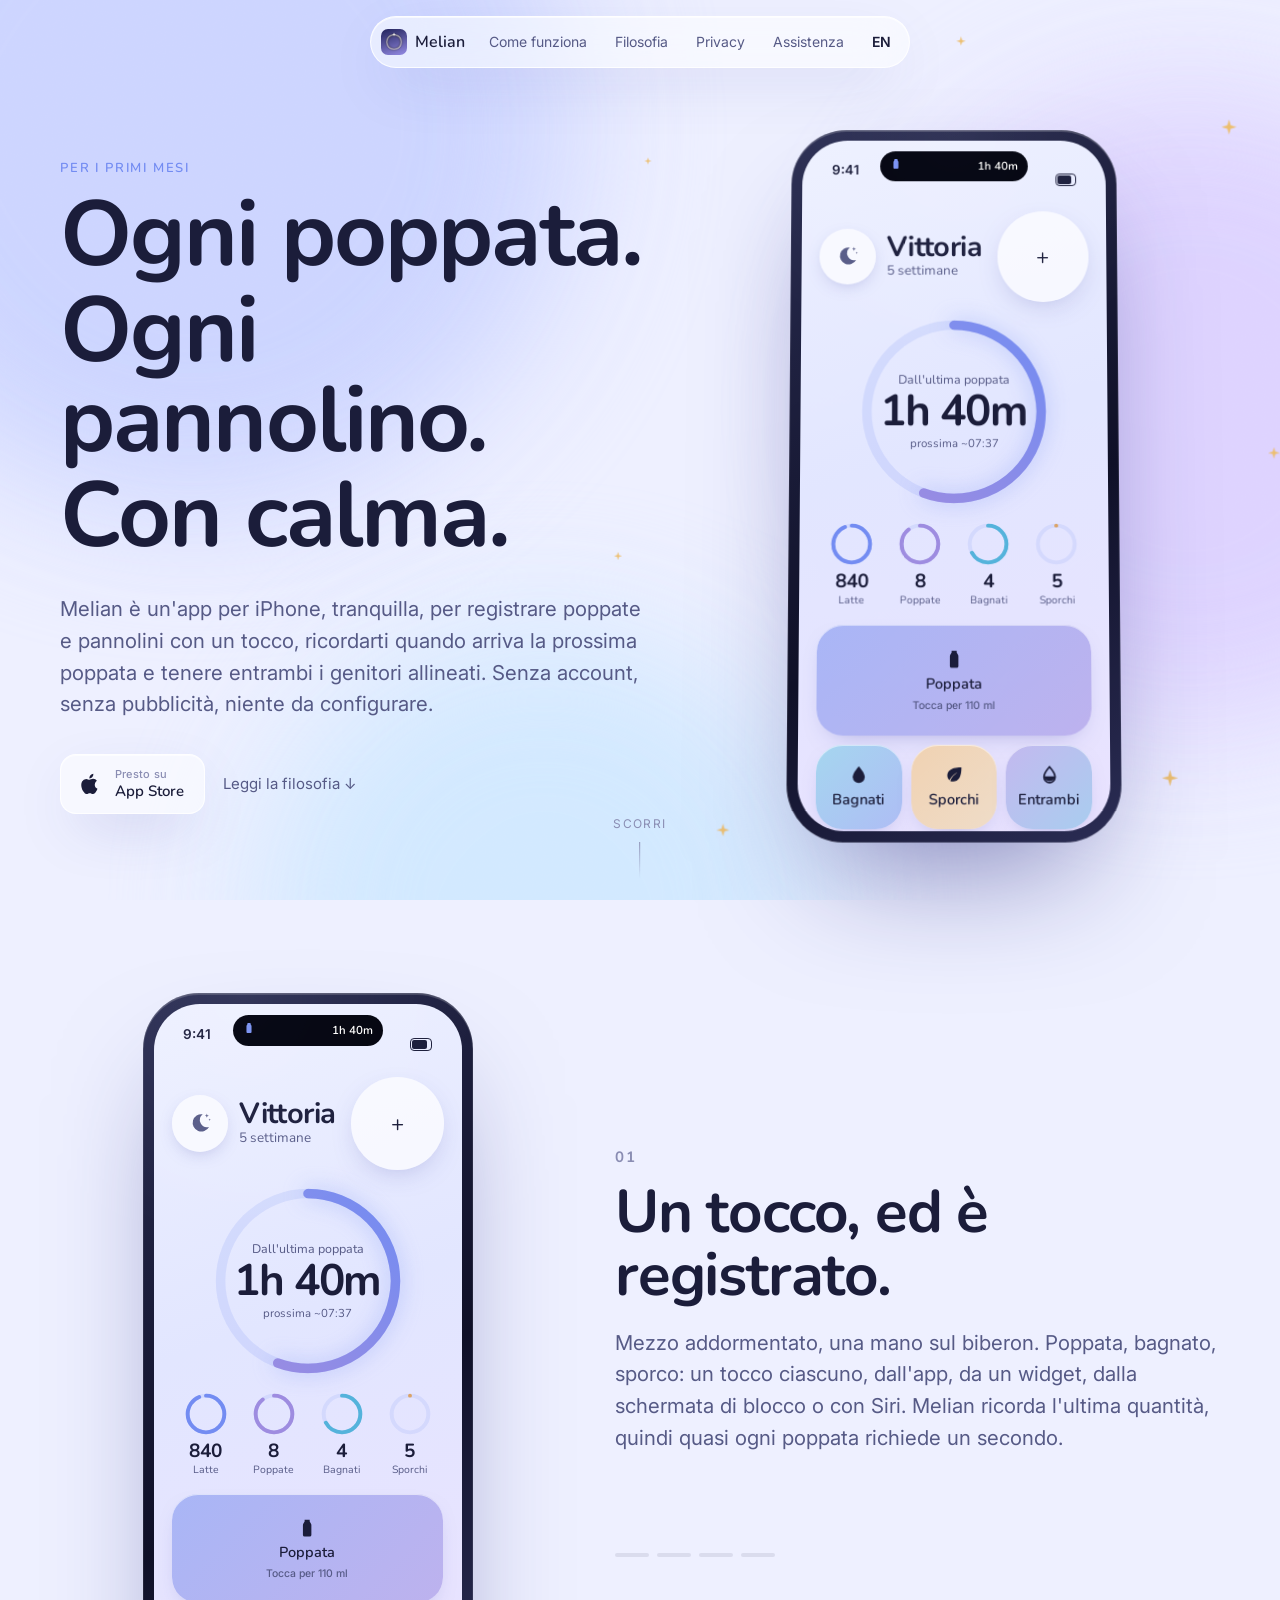
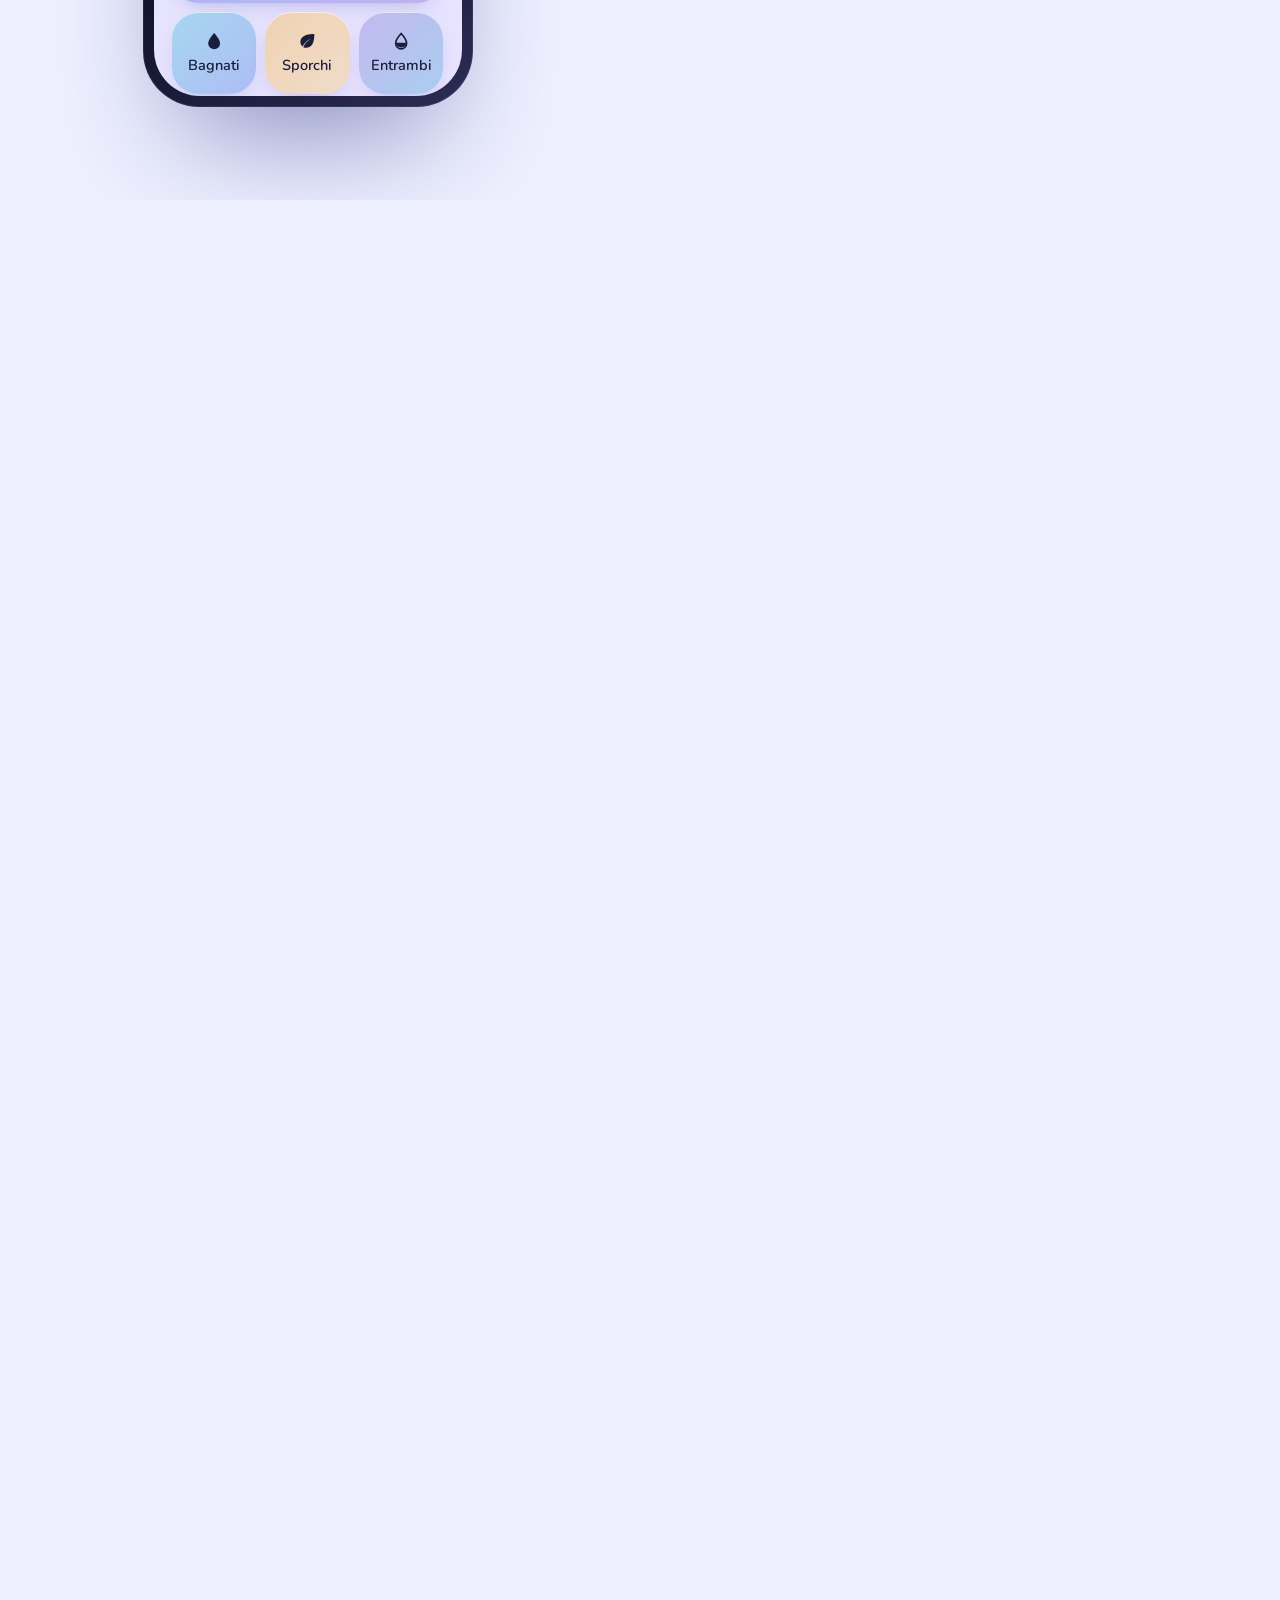
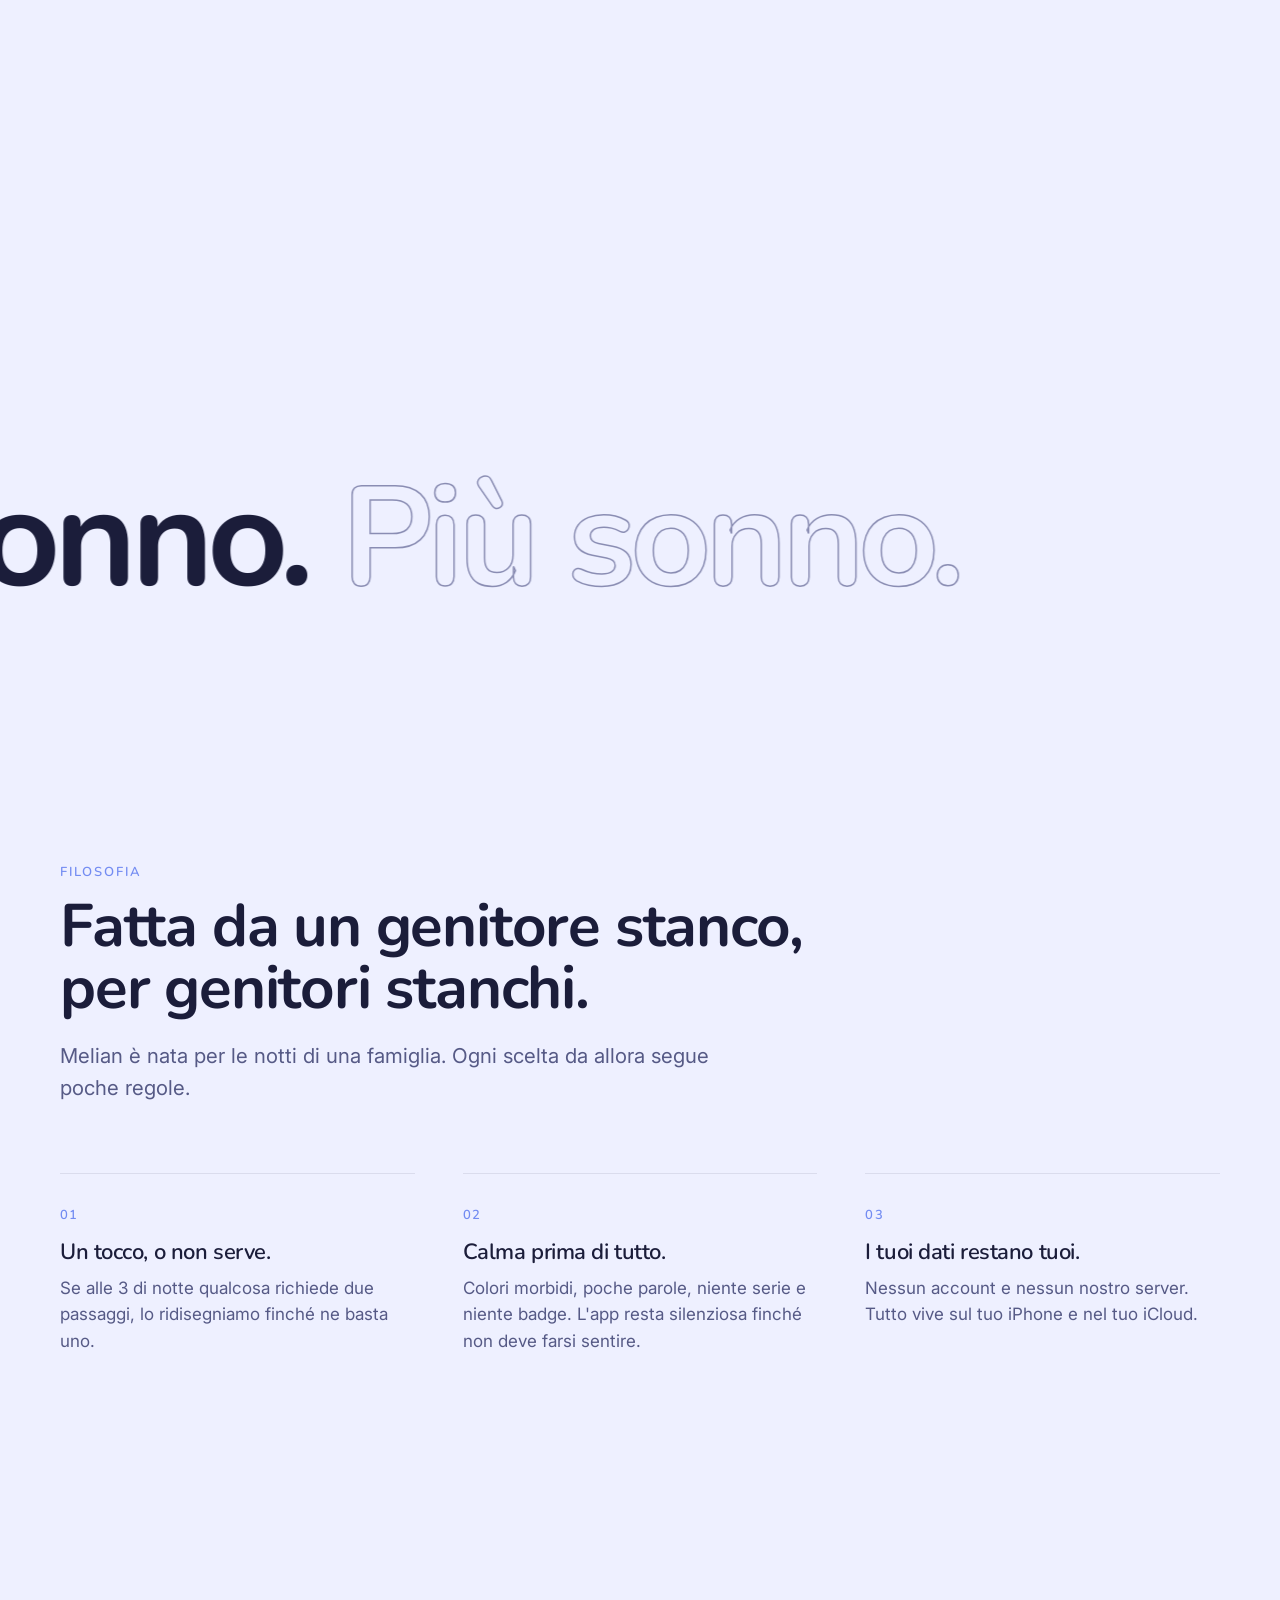
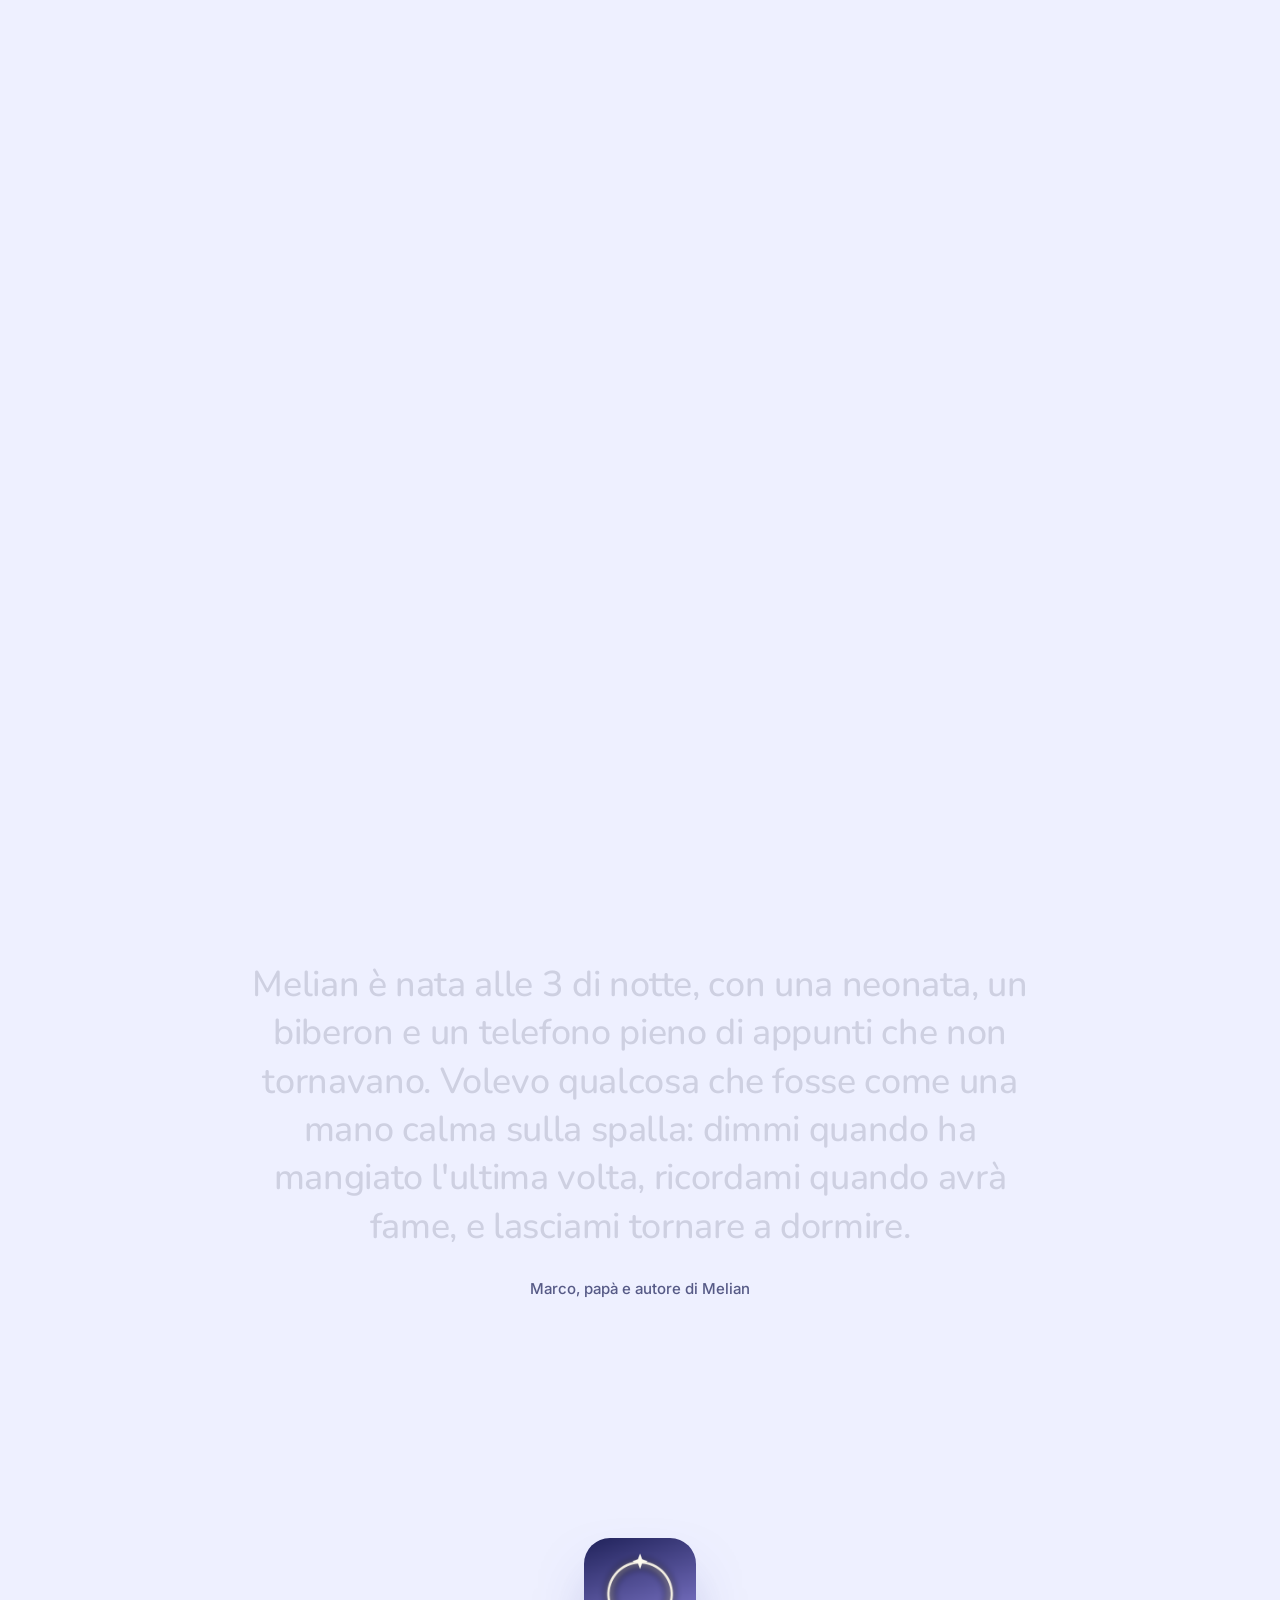
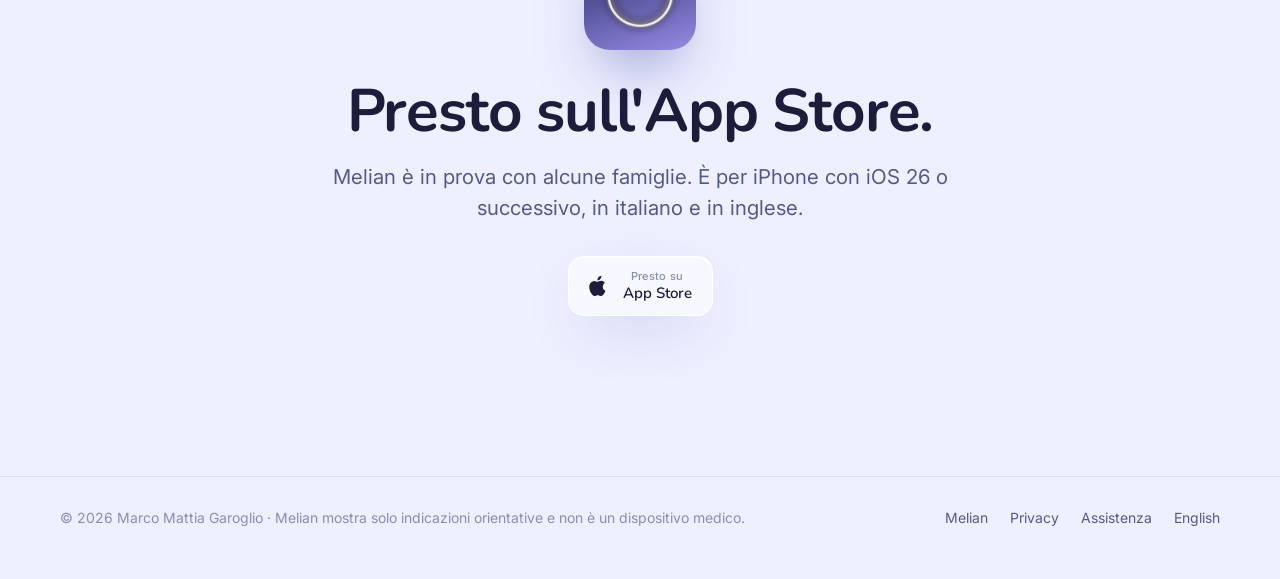
==== commit acf1adbb: "Fix phone layout on mobile and the drawn images - Story section on phones: the phone now sizes itsel" ====
--- a/it/index.html
+++ b/it/index.html
@@ -113,8 +113,7 @@
         <div class="timeline"><h4>Cronologia</h4><ul></ul></div>
       </div>
       <div class="alarm" aria-hidden="true">
-        <div class="waves"><i></i><i></i><i></i></div>
-        <div class="bell"><svg viewBox="0 0 24 24" fill="currentColor"><path d="M12 2a6 6 0 0 0-6 6v4.3L4.3 15.6A1 1 0 0 0 5.2 17h13.6a1 1 0 0 0 .9-1.4L18 12.3V8a6 6 0 0 0-6-6Zm-2.6 16.5a2.7 2.7 0 0 0 5.2 0Z"/></svg></div>
+        <div class="bell"><span class="waves"><i></i><i></i><i></i></span><svg viewBox="0 0 24 24" fill="currentColor"><path d="M12 2a6 6 0 0 0-6 6v4.3L4.3 15.6A1 1 0 0 0 5.2 17h13.6a1 1 0 0 0 .9-1.4L18 12.3V8a6 6 0 0 0-6-6Zm-2.6 16.5a2.7 2.7 0 0 0 5.2 0Z"/></svg></div>
         <strong>È ora della poppata</strong>
         <span>Vittoria · ultima 3 ore fa</span>
         <div class="btns"><b>Posticipa</b><b>Fatto</b></div>
@@ -204,15 +203,15 @@
         <p class="lead">Melian non ha account né server. Poppate, pannolini e crescita sono salvati sul tuo iPhone e nell'iCloud privato della tua famiglia, condivisi solo con il partner che inviti. Non possiamo leggerli, venderli o perderli.</p>
         <a class="ghost" href="privacy.html">Leggi l'informativa sulla privacy →</a>
       </div>
-      <svg class="diagram reveal" viewBox="0 0 520 380" role="img" aria-label="Non vediamo mai i dati del tuo bambino.">
-        <path class="wire" d="M110 120 C 180 60, 200 60, 260 70"/>
-        <path class="wire" d="M410 120 C 340 60, 320 60, 260 70"/>
-        <path class="blocked" d="M260 110 L 260 260"/>
-        <line class="x" x1="246" y1="172" x2="274" y2="200"/><line class="x" x1="274" y1="172" x2="246" y2="200"/>
-        <g class="node"><rect x="190" y="30" width="140" height="80" rx="22"/><text x="260" y="66" text-anchor="middle">Il tuo iCloud</text><text class="sub" x="260" y="88" text-anchor="middle">privato, cifrato da Apple</text></g>
-        <g class="node"><rect x="30" y="120" width="160" height="70" rx="22"/><text x="110" y="161" text-anchor="middle">Il tuo iPhone</text></g>
-        <g class="node"><rect x="330" y="120" width="160" height="70" rx="22"/><text x="410" y="161" text-anchor="middle">iPhone del partner</text></g>
-        <g class="node" opacity=".7"><rect x="160" y="260" width="200" height="80" rx="22"/><text x="260" y="296" text-anchor="middle">Melian, lo sviluppatore</text><text class="sub" x="260" y="318" text-anchor="middle">nessun accesso</text></g>
+      <svg class="diagram reveal" viewBox="0 0 440 360" role="img" aria-label="Non vediamo mai i dati del tuo bambino.">
+        <path class="wire" d="M105 140 C 105 118, 150 126, 150 104"/>
+        <path class="wire" d="M335 140 C 335 118, 290 126, 290 104"/>
+        <path class="blocked" d="M220 104 L 220 260"/>
+        <line class="x" x1="207" y1="222" x2="233" y2="248"/><line class="x" x1="233" y1="222" x2="207" y2="248"/>
+        <g class="node"><rect x="110" y="20" width="220" height="84" rx="24"/><text x="220" y="57" text-anchor="middle">Il tuo iCloud</text><text class="sub" x="220" y="81" text-anchor="middle">privato, cifrato da Apple</text></g>
+        <g class="node"><rect x="10" y="140" width="190" height="70" rx="24"/><text x="105" y="181" text-anchor="middle">Il tuo iPhone</text></g>
+        <g class="node"><rect x="240" y="140" width="190" height="70" rx="24"/><text x="335" y="181" text-anchor="middle">iPhone del partner</text></g>
+        <g class="node" opacity=".7"><rect x="110" y="260" width="220" height="80" rx="24"/><text x="220" y="296" text-anchor="middle">Melian, lo sviluppatore</text><text class="sub" x="220" y="320" text-anchor="middle">nessun accesso</text></g>
       </svg>
     </div>
   </section>
--- a/assets/style.css
+++ b/assets/style.css
@@ -165,6 +165,7 @@
 @media (max-width: 900px) {
   .hero .wrap { grid-template-columns: 1fr; text-align: left; }
   .hero .stage { min-height: 600px; }
+  .scroll-hint { display: none; }
 }
 
 /* ---------- Phone (a live HTML copy of the Today screen) ---------- */
@@ -175,8 +176,8 @@
   border-radius: calc(56px * var(--s)); padding: calc(11px * var(--s));
   background: linear-gradient(145deg, #2a2d52, #0f1027 60%, #2b2d55);
   box-shadow: 0 60px 120px -40px rgba(40, 44, 130, .55), 0 0 0 1px rgba(255, 255, 255, .08) inset, 0 2px 0 rgba(255, 255, 255, .15) inset;
-  transform-style: preserve-3d; will-change: transform;
-}
+}
+.hero .phone { will-change: transform; }
 .phone::before { /* side light that follows the tilt */
   content: ""; position: absolute; inset: 0; border-radius: inherit; pointer-events: none; z-index: 5;
   background: radial-gradient(120% 60% at var(--lx, 30%) var(--ly, 0%), rgba(255, 255, 255, .22), transparent 60%);
@@ -195,9 +196,9 @@
 }
 .island .ic, .island .t { opacity: 0; transition: opacity .3s; font-weight: 600; font-size: 1.15em; }
 .island .ic { color: var(--feed); }
-.phone.live .island { width: 18em; }
+.phone.live .island { width: 15em; }
 .phone.live .island .ic, .phone.live .island .t { opacity: 1; transition-delay: .25s; }
-.status { display: flex; justify-content: space-between; padding: 1.6em 2.6em 0; font: 600 1.45em var(--text); height: 4.4em; }
+.status { display: flex; justify-content: space-between; padding: 1.6em 2.2em 0; font: 600 1.35em var(--text); height: 4.4em; }
 .status .bars { display: flex; gap: .3em; align-items: center; }
 .status .bars i { width: 1.6em; height: .9em; border-radius: .3em; border: 1px solid currentColor; display: block; position: relative; }
 .status .bars i::after { content: ""; position: absolute; inset: 1px; right: 20%; background: currentColor; border-radius: .15em; }
@@ -263,7 +264,7 @@
 /* alarm overlay (story step 2) */
 .alarm {
   position: absolute; inset: 0; z-index: 3; display: grid; place-content: center; text-align: center; gap: 1.2em;
-  background: radial-gradient(circle at 50% 40%, rgba(115, 140, 242, .55), rgba(20, 22, 60, .92) 70%);
+  background: radial-gradient(circle at 50% 38%, #5d6fd0, #1c1e4f 62%, #121335);
   color: #fff; opacity: 0; pointer-events: none; transition: opacity .6s var(--ease);
 }
 .alarm .bell { width: 8em; height: 8em; margin: 0 auto; border-radius: 50%; display: grid; place-items: center; background: rgba(255, 255, 255, .14); }
@@ -273,8 +274,9 @@
 .alarm .btns { display: flex; gap: 1em; justify-content: center; margin-top: 1em; }
 .alarm .btns b { padding: 1em 2.2em; border-radius: 2em; background: rgba(255, 255, 255, .18); font-size: 1.3em; }
 .alarm .btns b:last-child { background: #fff; color: #2c2f6e; }
-.alarm .waves { position: absolute; inset: 0; display: grid; place-items: center; pointer-events: none; }
-.alarm .waves i { position: absolute; width: 8em; height: 8em; border-radius: 50%; border: 2px solid rgba(255, 255, 255, .5); top: calc(50% - 7.4em); left: calc(50% - 4em); }
+.alarm .bell { position: relative; }
+.alarm .waves { position: absolute; inset: 0; pointer-events: none; }
+.alarm .waves i { position: absolute; inset: 0; border-radius: 50%; border: 2px solid rgba(255, 255, 255, .5); opacity: 0; }
 
 /* ---------- Story: one pinned phone, four chapters ---------- */
 
@@ -324,14 +326,19 @@
 
 @media (max-width: 900px) {
   .story { height: 420vh; }
-  .story .wrap { grid-template-columns: 1fr; gap: 0; align-content: center; }
-  .story .phones { height: 52vh; }
-  .story .phones .phone { --s: .62; }
-  .story .partner { --s: .55; }
-  .story .sync { width: 140px; }
-  .chapters { min-height: 230px; }
-  .chapter h2 { font-size: 30px; margin: 6px 0 8px; }
-  .chapter p { font-size: 16px; margin: 0; }
+  .story .pin { height: 100vh; height: 100svh; align-items: stretch; }
+  .story .wrap { grid-template-columns: 1fr; grid-template-rows: minmax(0, 1fr) auto; gap: 0; padding-top: 64px; padding-bottom: 28px; }
+  .story .phones { height: auto; min-height: 0; align-self: stretch; }
+  .story .phones .phone { --s: var(--fit, .5); }
+  .story .phones .partner { --s: calc(var(--fit, .5) * .9); }
+  .story[data-step="3"] .main-phone { translate: -30% 0; }
+  .story[data-step="3"] .partner { translate: 30% 4%; }
+  .story .sync { width: 120px; }
+  .chapters { min-height: 0; display: grid; }
+  .chapter { position: static; grid-area: 1 / 1; }
+  .chapter h2 { font-size: 28px; margin: 4px 0 8px; }
+  .chapter p { font-size: 16px; line-height: 1.5; margin: 0; }
+  .progress { margin-top: 18px; }
 }
 
 /* ---------- Principles ---------- */
@@ -361,8 +368,9 @@
 .privacy-band h2 { margin: 14px 0 20px; }
 .diagram { width: 100%; height: auto; overflow: visible; }
 .diagram .node rect { fill: var(--glass); stroke: var(--glass-edge); }
-.diagram text { fill: var(--ink); font: 600 15px var(--round); }
-.diagram text.sub { fill: var(--ink-2); font: 500 12px var(--text); }
+.diagram { max-width: 560px; justify-self: center; }
+.diagram text { fill: var(--ink); font: 600 17px var(--round); }
+.diagram text.sub { fill: var(--ink-2); font: 500 13px var(--text); }
 .diagram .wire { fill: none; stroke: var(--feed); stroke-width: 2.5; stroke-dasharray: 5 10; animation: flow 1.2s linear infinite; }
 .diagram .blocked { stroke: var(--ink-3); stroke-dasharray: 3 7; stroke-width: 2; fill: none; opacity: .6; }
 .diagram .x { stroke: #e0707a; stroke-width: 3; stroke-linecap: round; }
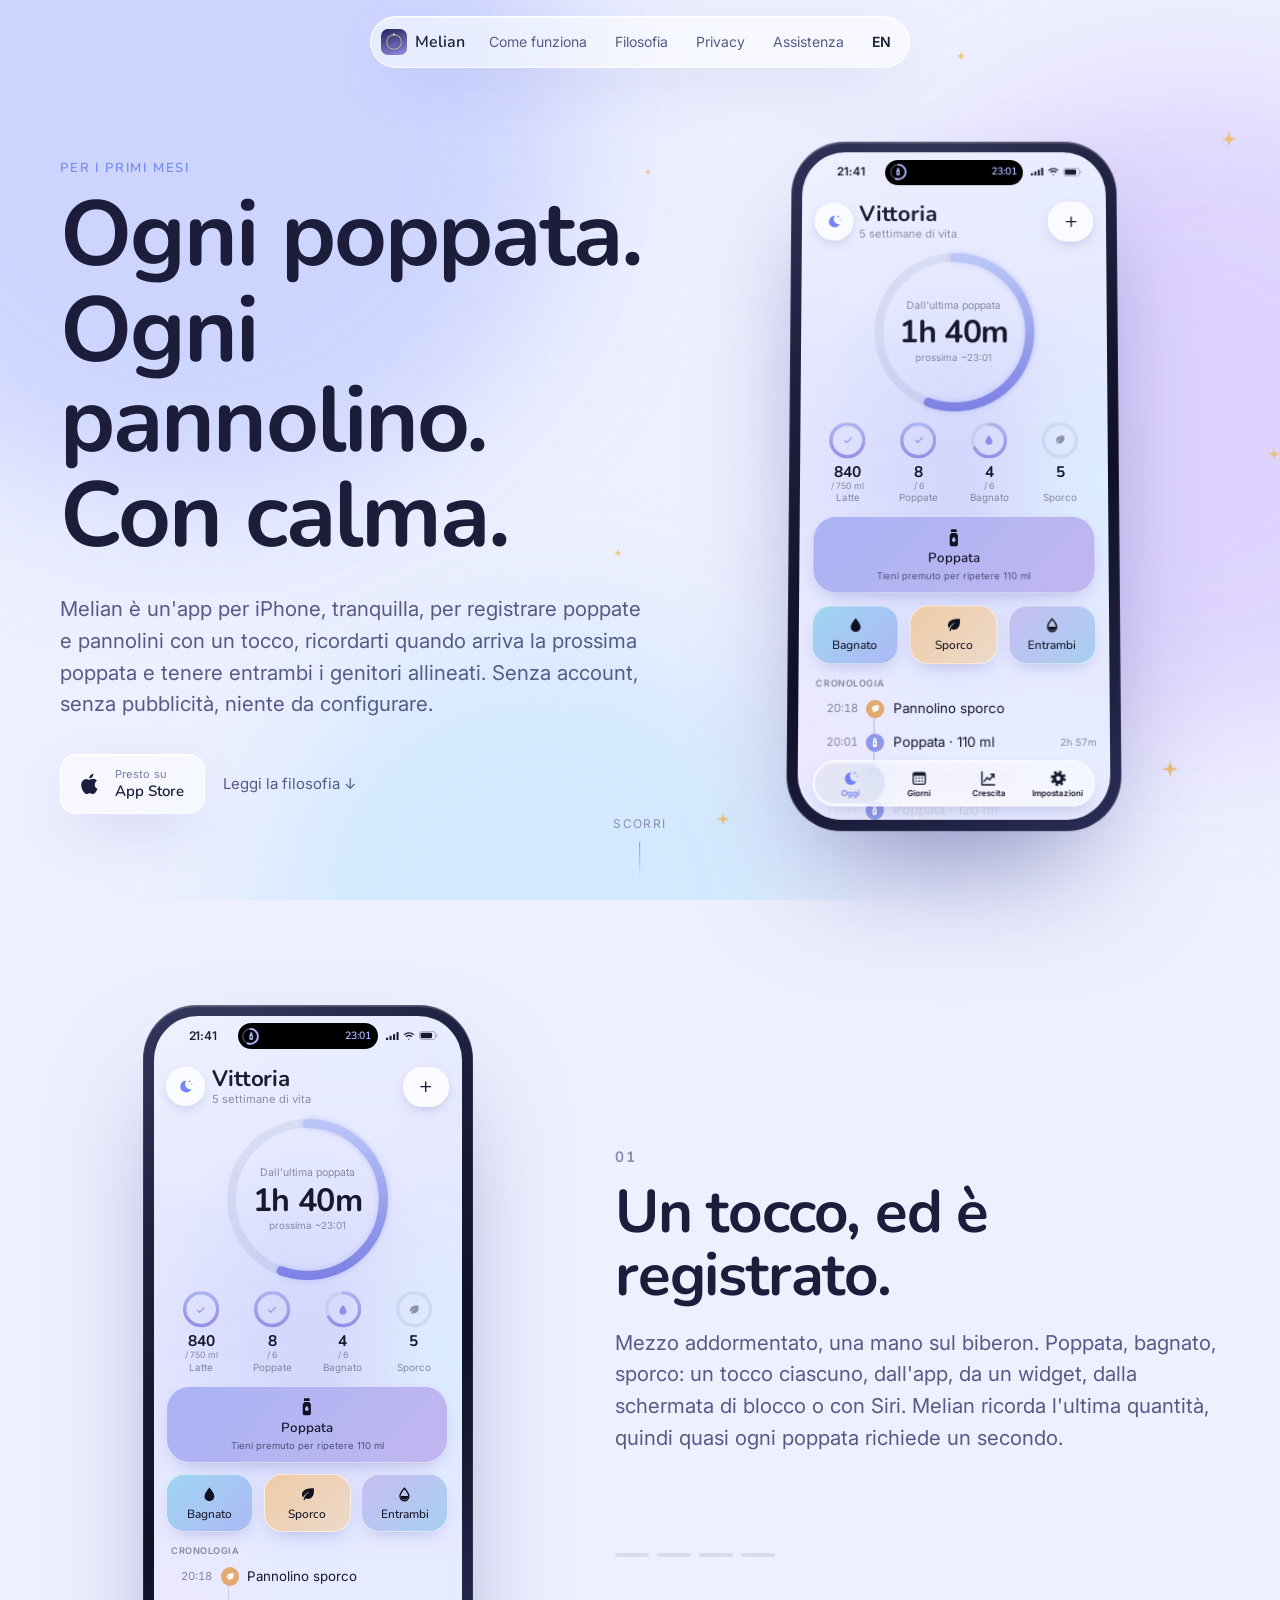
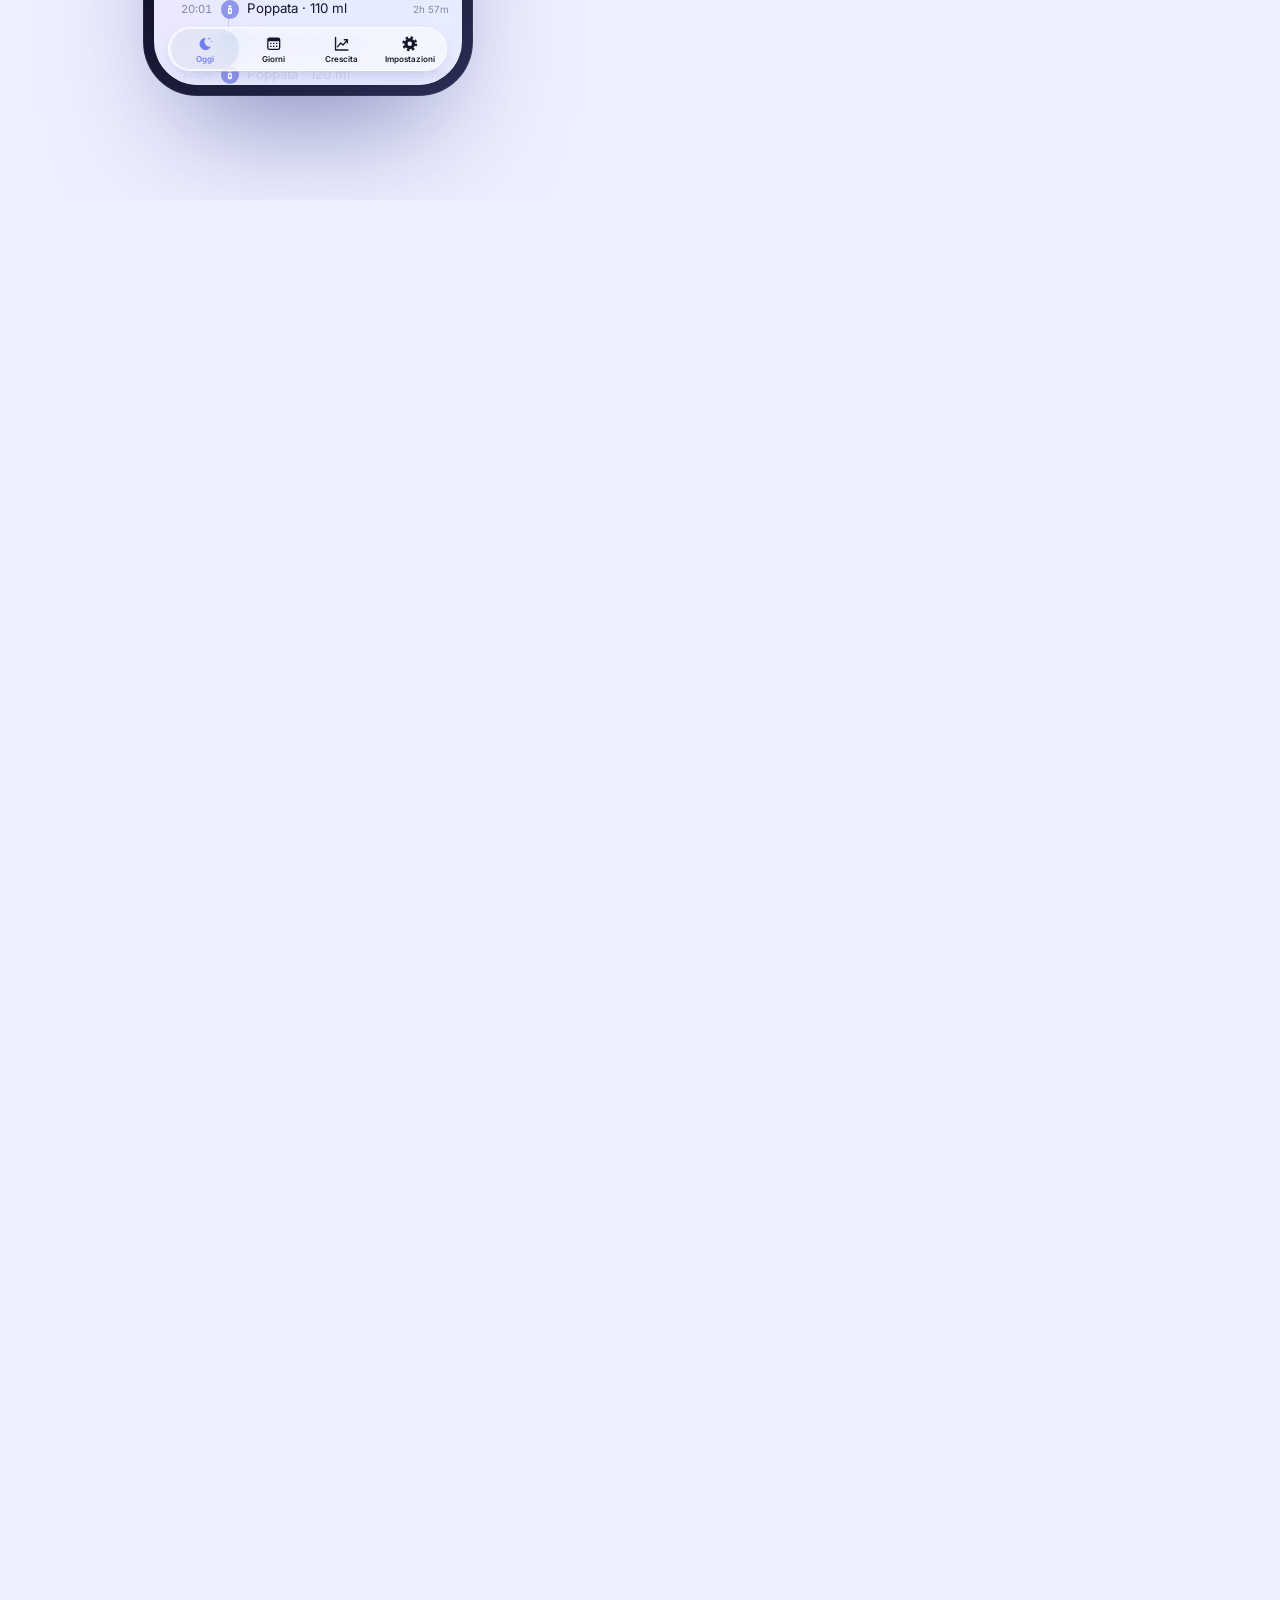
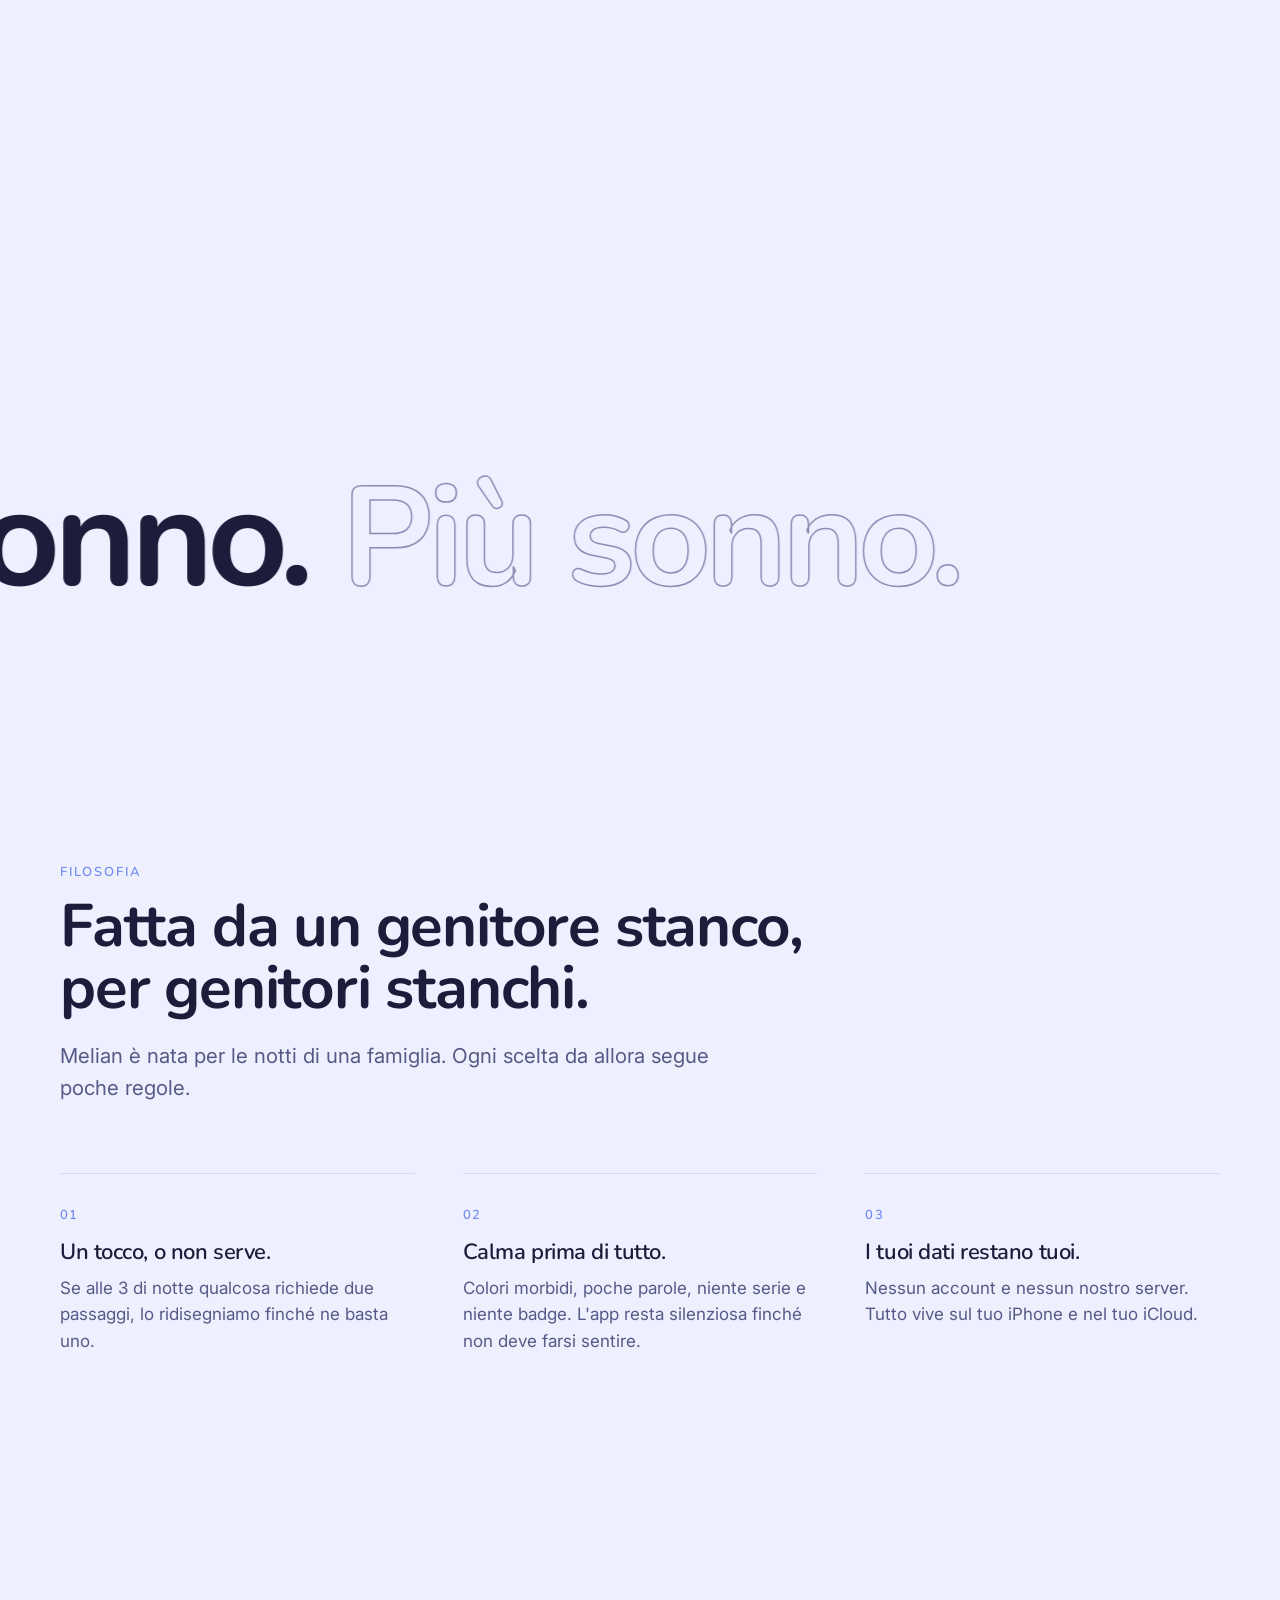
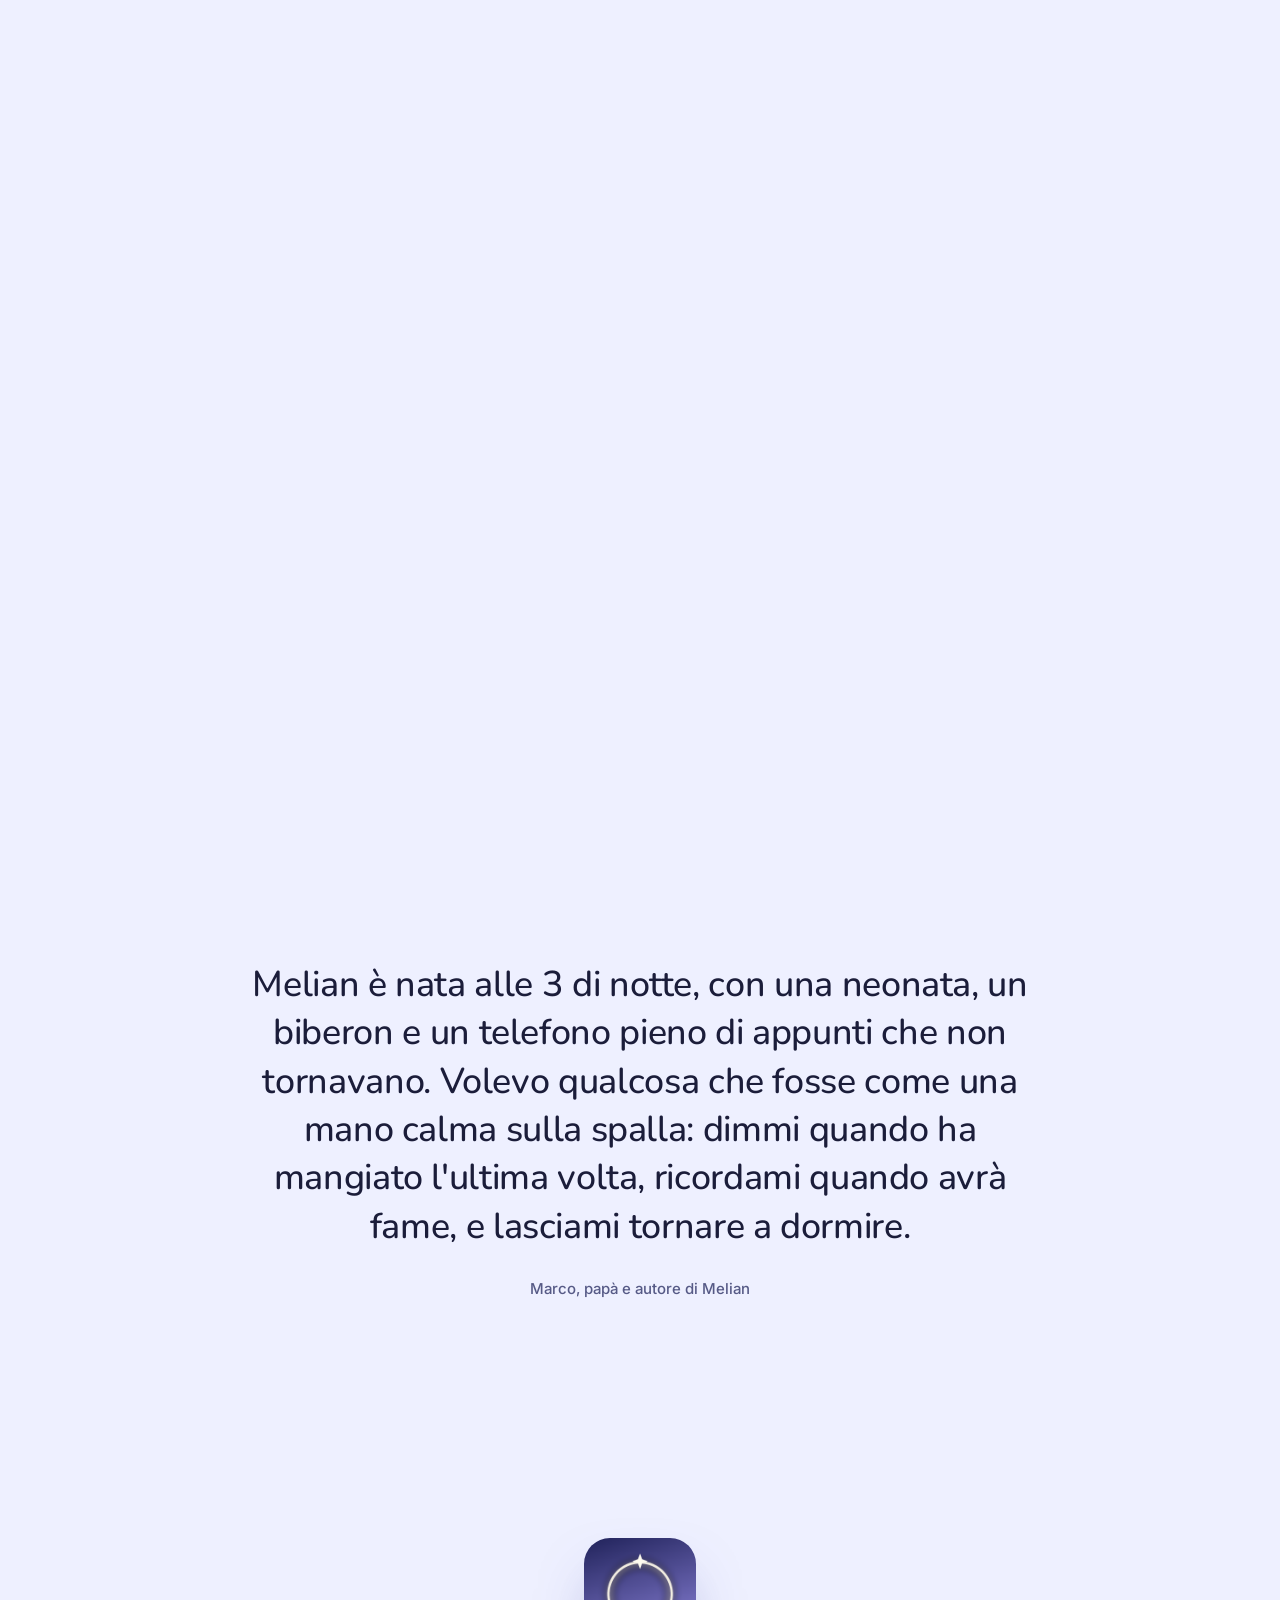
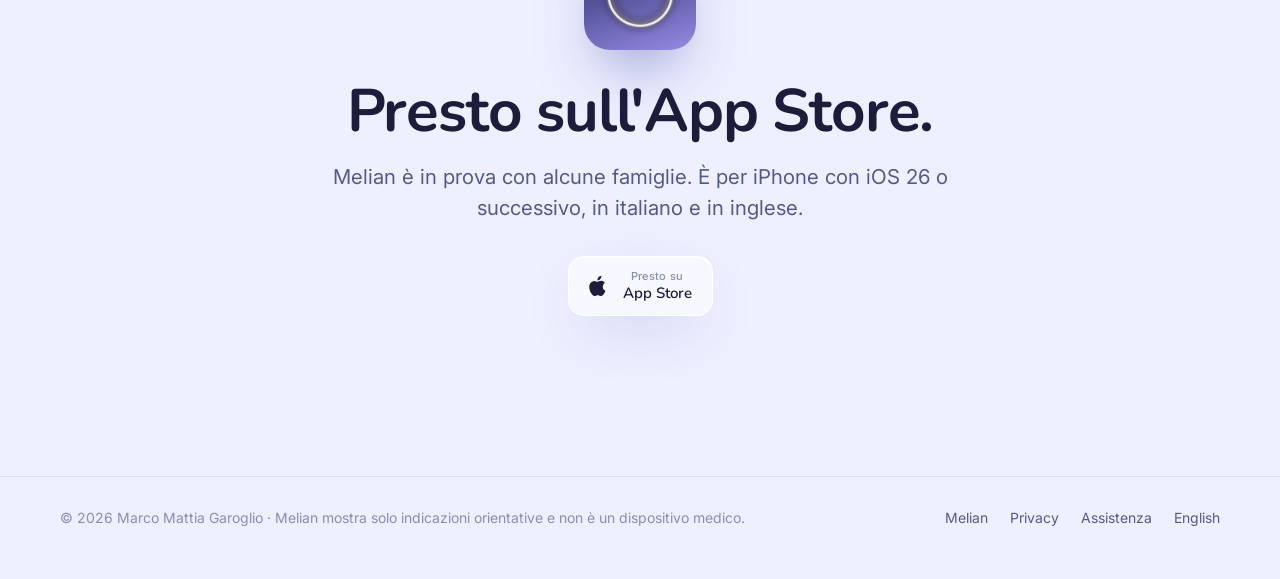
==== commit a1bb694c: "Phones redrawn from the real app The Today screen is rebuilt from the app's measurements (440 x 956 " ====
--- a/it/index.html
+++ b/it/index.html
@@ -32,6 +32,10 @@
 </nav>
 
 <main>
+  <svg width="0" height="0" style="position:absolute" aria-hidden="true"><defs>
+    <linearGradient id="melianRing" x1="0" y1="0" x2="1" y2="0"><stop offset="0" stop-color="#7d82e4"/><stop offset="1" stop-color="#b7c3f8"/></linearGradient>
+    <linearGradient id="melianMini" x1="0" y1="0" x2="1" y2="0"><stop offset="0" stop-color="#9690e4"/><stop offset="1" stop-color="#aab3f2"/></linearGradient>
+  </defs></svg>
   <section class="hero" id="top">
     <div class="wrap">
       <div>
@@ -44,33 +48,39 @@
         <div class="stars" aria-hidden="true"></div>
         <div class="phone hero-phone" data-live>
     <div class="screen">
-      <div class="island"><span class="ic"><svg width="12" height="12" viewBox="0 0 24 24" fill="currentColor"><path d="M9 2h6v2.2l1.4 2.3c.4.6.6 1.3.6 2V20a2 2 0 0 1-2 2H9a2 2 0 0 1-2-2V8.5c0-.7.2-1.4.6-2L9 4.2Z"/></svg></span><span class="t"></span></div>
-      <div class="status"><span>9:41</span><span class="bars"><i></i></span></div>
-      <div class="app">
-        <header>
-          <span class="round-btn" aria-hidden="true"><svg viewBox="0 0 24 24" fill="currentColor"><path d="M14.5 3.2a8.6 8.6 0 1 0 6.3 12.6A7.2 7.2 0 0 1 14.5 3.2Z"/><path d="m18.6 2.5.5 1.6 1.6.5-1.6.5-.5 1.6-.5-1.6-1.6-.5 1.6-.5Z"/><path d="m21.4 7.4.3 1 1 .3-1 .3-.3 1-.3-1-1-.3 1-.3Z"/></svg></span>
-          <div class="who"><b>Vittoria</b><span>5 settimane</span></div>
-          <span class="round-btn plus" aria-hidden="true">+</span>
+      <div class="island"><span class="li-ring"><svg class="isl" viewBox="0 0 22.4 22.4" aria-hidden="true"><circle class="track" cx="11.2" cy="11.2" r="10" stroke-width="2.4"/><circle class="bar" cx="11.2" cy="11.2" r="10" stroke-width="2.4"/></svg><svg viewBox="0 0 24 24" fill="currentColor"><path fill-rule="evenodd" d="M9.2 1.5h5.6c.5 0 .8.4.8.8v1.9c0 .5-.3.8-.8.8H9.2c-.5 0-.8-.3-.8-.8V2.3c0-.4.3-.8.8-.8ZM9 6h6l1.6 2.3c.3.4.4.9.4 1.4v10.1a2.7 2.7 0 0 1-2.7 2.7H9.7A2.7 2.7 0 0 1 7 19.8V9.7c0-.5.1-1 .4-1.4Zm3 4.6s-2.3 2.6-2.3 4.1a2.3 2.3 0 0 0 4.6 0c0-1.5-2.3-4.1-2.3-4.1Z"/></svg></span><span class="li-t" data-next></span></div>
+      <div class="status"><span class="clock" data-clock>9:41</span><span class="sb"><svg viewBox="0 0 18 12" fill="currentColor"><rect x="0" y="8" width="3" height="4" rx="1"/><rect x="5" y="5.5" width="3" height="6.5" rx="1"/><rect x="10" y="3" width="3" height="9" rx="1"/><rect x="15" y="0" width="3" height="12" rx="1"/></svg><svg viewBox="0 0 17 12" fill="currentColor"><path d="M8.5 2.3c2.4 0 4.6.9 6.3 2.5l1.3-1.3A10.8 10.8 0 0 0 8.5.4 10.8 10.8 0 0 0 .9 3.5l1.3 1.3a9 9 0 0 1 6.3-2.5Zm0 3.7c1.4 0 2.6.5 3.6 1.4l1.3-1.3a7 7 0 0 0-9.8 0l1.3 1.3c1-.9 2.2-1.4 3.6-1.4Zm0 3.6c-.5 0-1 .2-1.3.5l1.3 1.4 1.3-1.4c-.3-.3-.8-.5-1.3-.5Z"/></svg><svg viewBox="0 0 28 13" fill="none"><rect x=".6" y=".6" width="23.8" height="11.8" rx="3.6" stroke="currentColor" stroke-opacity=".4" stroke-width="1.1"/><rect x="2.4" y="2.4" width="17" height="8.2" rx="2" fill="currentColor"/><path d="M25.9 4.4v4.2a2.2 2.2 0 0 0 0-4.2Z" fill="currentColor" fill-opacity=".45"/></svg></span></div>
+      <div class="today">
+        <header class="top">
+          <span class="g-btn moon"><svg viewBox="0 0 24 24" fill="currentColor"><path d="M13.6 4.1a8.2 8.2 0 1 0 6.9 11.6 7 7 0 0 1-6.9-11.6Z"/><path d="m18 2.6.55 1.7 1.75.55-1.75.55L18 7.1l-.55-1.7-1.75-.55 1.75-.55Z"/><path d="m21.3 7.6.35 1.05 1.05.35-1.05.35-.35 1.05-.35-1.05-1.05-.35 1.05-.35Z"/></svg></span>
+          <div class="who"><b>Vittoria</b><span>5 settimane di vita</span></div>
+          <span class="g-btn plus"><svg viewBox="0 0 24 24" fill="none" stroke="currentColor" stroke-width="2.1" stroke-linecap="round"><path d="M12 4.5v15M4.5 12h15"/></svg></span>
         </header>
-        <div class="ring">
-          <svg viewBox="0 0 100 100" aria-hidden="true">
-            <defs><linearGradient id="ringGrad" x1="0" y1="0" x2="1" y2="1"><stop offset="0" stop-color="#9e8ce0"/><stop offset="1" stop-color="#738cf2"/></linearGradient></defs>
-            <circle class="track" cx="50" cy="50" r="46" fill="none" stroke-width="5"/>
-            <circle class="bar" cx="50" cy="50" r="46" fill="none" stroke-width="5"/>
-          </svg>
-          <div class="label"><small>Dall'ultima poppata</small><strong>1h 40m</strong><em></em></div>
+        <div class="big">
+          <svg class="bring" viewBox="0 0 230.0 230.0" aria-hidden="true"><circle class="track" cx="115.0" cy="115.0" r="108.5" stroke-width="13"/><circle class="bar" cx="115.0" cy="115.0" r="108.5" stroke-width="13"/></svg>
+          <div class="label"><small>Dall'ultima poppata</small><strong data-since>1h 40m</strong><em data-nextline></em></div>
         </div>
         <div class="minis">
-          <div class="mini" data-k="formula"><svg viewBox="0 0 36 36"><circle class="t" cx="18" cy="18" r="15"/><circle class="b" cx="18" cy="18" r="15" stroke="#738cf2"/></svg><strong>0</strong><span>Latte</span></div><div class="mini" data-k="feeds"><svg viewBox="0 0 36 36"><circle class="t" cx="18" cy="18" r="15"/><circle class="b" cx="18" cy="18" r="15" stroke="#9e8ce0"/></svg><strong>0</strong><span>Poppate</span></div><div class="mini" data-k="wet"><svg viewBox="0 0 36 36"><circle class="t" cx="18" cy="18" r="15"/><circle class="b" cx="18" cy="18" r="15" stroke="#54b3db"/></svg><strong>0</strong><span>Bagnati</span></div><div class="mini" data-k="dirty"><svg viewBox="0 0 36 36"><circle class="t" cx="18" cy="18" r="15"/><circle class="b" cx="18" cy="18" r="15" stroke="#dba366"/></svg><strong>0</strong><span>Sporchi</span></div>
-        </div>
-        <div class="actions">
-          <button class="act feed" data-kind="feed"><svg viewBox="0 0 24 24" fill="currentColor"><path d="M9 2h6v2.2l1.4 2.3c.4.6.6 1.3.6 2V20a2 2 0 0 1-2 2H9a2 2 0 0 1-2-2V8.5c0-.7.2-1.4.6-2L9 4.2Z"/></svg><span>Poppata</span><small>Tocca per 110 ml</small></button>
-          <button class="act wet" data-kind="wet"><svg viewBox="0 0 24 24" fill="currentColor"><path d="M12 2.5S5 10 5 14.6A7 7 0 0 0 19 14.6C19 10 12 2.5 12 2.5Z"/></svg><span>Bagnati</span></button>
-          <button class="act dirty" data-kind="dirty"><svg viewBox="0 0 24 24" fill="currentColor"><path d="M20.5 3.5S8 2.6 4.8 9.6c-1.6 3.5-.4 7 1.6 8.6C9.7 13 13.5 10.6 16 9.6c-3.4 2-6.8 5.4-8.6 9.6 3.6 1.4 8.3.6 10.8-3.6 2.6-4.3 2.3-12.1 2.3-12.1Z"/></svg><span>Sporchi</span></button>
-          <button class="act both" data-kind="both"><svg viewBox="0 0 24 24" fill="none" stroke="currentColor" stroke-width="2"><path d="M12 3S5.5 10.2 5.5 14.6a6.5 6.5 0 0 0 13 0C18.5 10.2 12 3 12 3Z"/><path fill="currentColor" stroke="none" d="M5.6 14h12.8a6.5 6.5 0 0 1-12.8 0Z"/></svg><span>Entrambi</span></button>
-        </div>
-        <div class="timeline"><h4>Cronologia</h4><ul></ul></div>
-      </div>
+          <div class="mini" data-k="formula" data-goal="750">
+            <span class="mr"><svg class="mring" viewBox="0 0 47.5 47.5" aria-hidden="true"><circle class="track" cx="23.75" cy="23.75" r="21.5" stroke-width="4.5"/><circle class="bar" cx="23.75" cy="23.75" r="21.5" stroke-width="4.5"/></svg><i class="ic"><svg viewBox="0 0 24 24" fill="currentColor"><path fill-rule="evenodd" d="M9.2 1.5h5.6c.5 0 .8.4.8.8v1.9c0 .5-.3.8-.8.8H9.2c-.5 0-.8-.3-.8-.8V2.3c0-.4.3-.8.8-.8ZM9 6h6l1.6 2.3c.3.4.4.9.4 1.4v10.1a2.7 2.7 0 0 1-2.7 2.7H9.7A2.7 2.7 0 0 1 7 19.8V9.7c0-.5.1-1 .4-1.4Zm3 4.6s-2.3 2.6-2.3 4.1a2.3 2.3 0 0 0 4.6 0c0-1.5-2.3-4.1-2.3-4.1Z"/></svg></i><i class="ok"><svg viewBox="0 0 24 24" fill="none" stroke="currentColor" stroke-width="2.2" stroke-linecap="round" stroke-linejoin="round"><path d="m5 12.5 4.5 4.5L19 7"/></svg></i></span>
+            <strong>0</strong><small>/ 750 ml</small><span>Latte</span></div><div class="mini" data-k="feeds" data-goal="6">
+            <span class="mr"><svg class="mring" viewBox="0 0 47.5 47.5" aria-hidden="true"><circle class="track" cx="23.75" cy="23.75" r="21.5" stroke-width="4.5"/><circle class="bar" cx="23.75" cy="23.75" r="21.5" stroke-width="4.5"/></svg><i class="ic"><svg viewBox="0 0 24 24" fill="currentColor"><path fill-rule="evenodd" d="M9.2 1.5h5.6c.5 0 .8.4.8.8v1.9c0 .5-.3.8-.8.8H9.2c-.5 0-.8-.3-.8-.8V2.3c0-.4.3-.8.8-.8ZM9 6h6l1.6 2.3c.3.4.4.9.4 1.4v10.1a2.7 2.7 0 0 1-2.7 2.7H9.7A2.7 2.7 0 0 1 7 19.8V9.7c0-.5.1-1 .4-1.4Zm3 4.6s-2.3 2.6-2.3 4.1a2.3 2.3 0 0 0 4.6 0c0-1.5-2.3-4.1-2.3-4.1Z"/></svg></i><i class="ok"><svg viewBox="0 0 24 24" fill="none" stroke="currentColor" stroke-width="2.2" stroke-linecap="round" stroke-linejoin="round"><path d="m5 12.5 4.5 4.5L19 7"/></svg></i></span>
+            <strong>0</strong><small>/ 6</small><span>Poppate</span></div><div class="mini" data-k="wet" data-goal="6">
+            <span class="mr"><svg class="mring" viewBox="0 0 47.5 47.5" aria-hidden="true"><circle class="track" cx="23.75" cy="23.75" r="21.5" stroke-width="4.5"/><circle class="bar" cx="23.75" cy="23.75" r="21.5" stroke-width="4.5"/></svg><i class="ic"><svg viewBox="0 0 24 24" fill="currentColor"><path d="M12 2.2S5 10.1 5 14.8a7 7 0 0 0 14 0C19 10.1 12 2.2 12 2.2Z"/></svg></i><i class="ok"><svg viewBox="0 0 24 24" fill="none" stroke="currentColor" stroke-width="2.2" stroke-linecap="round" stroke-linejoin="round"><path d="m5 12.5 4.5 4.5L19 7"/></svg></i></span>
+            <strong>0</strong><small>/ 6</small><span>Bagnato</span></div><div class="mini" data-k="dirty" data-goal="">
+            <span class="mr"><svg class="mring" viewBox="0 0 47.5 47.5" aria-hidden="true"><circle class="track" cx="23.75" cy="23.75" r="21.5" stroke-width="4.5"/><circle class="bar" cx="23.75" cy="23.75" r="21.5" stroke-width="4.5"/></svg><i class="ic"><svg viewBox="0 0 24 24" fill="currentColor"><path d="M21.2 3.2c-6.6-.4-12.6.5-15.6 4.7C3.7 10.6 3.9 14 5.6 16.4c.6-1.2 1.5-2.6 2.9-4 1.9-1.9 4.3-3.4 7-4.5-2.4 1.5-4.6 3.3-6.2 5.4-1.5 2-2.5 4.2-3 6.7l1.9.3c.2-1 .5-1.9.9-2.8 2.7 1.6 6.6 1.6 9.3-1.3 3.1-3.4 3.2-8.2 2.8-13Z"/></svg></i><i class="ok"><svg viewBox="0 0 24 24" fill="none" stroke="currentColor" stroke-width="2.2" stroke-linecap="round" stroke-linejoin="round"><path d="m5 12.5 4.5 4.5L19 7"/></svg></i></span>
+            <strong>0</strong><small>&nbsp;</small><span>Sporco</span></div>
+        </div>
+        <button class="act feed" data-kind="feed"><svg viewBox="0 0 24 24" fill="currentColor"><path fill-rule="evenodd" d="M9.2 1.5h5.6c.5 0 .8.4.8.8v1.9c0 .5-.3.8-.8.8H9.2c-.5 0-.8-.3-.8-.8V2.3c0-.4.3-.8.8-.8ZM9 6h6l1.6 2.3c.3.4.4.9.4 1.4v10.1a2.7 2.7 0 0 1-2.7 2.7H9.7A2.7 2.7 0 0 1 7 19.8V9.7c0-.5.1-1 .4-1.4Zm3 4.6s-2.3 2.6-2.3 4.1a2.3 2.3 0 0 0 4.6 0c0-1.5-2.3-4.1-2.3-4.1Z"/></svg><b>Poppata</b><small>Tieni premuto per ripetere 110 ml</small></button>
+        <div class="nappies">
+          <button class="act wet" data-kind="wet"><svg viewBox="0 0 24 24" fill="currentColor"><path d="M12 2.2S5 10.1 5 14.8a7 7 0 0 0 14 0C19 10.1 12 2.2 12 2.2Z"/></svg><b>Bagnato</b></button>
+          <button class="act dirty" data-kind="dirty"><svg viewBox="0 0 24 24" fill="currentColor"><path d="M21.2 3.2c-6.6-.4-12.6.5-15.6 4.7C3.7 10.6 3.9 14 5.6 16.4c.6-1.2 1.5-2.6 2.9-4 1.9-1.9 4.3-3.4 7-4.5-2.4 1.5-4.6 3.3-6.2 5.4-1.5 2-2.5 4.2-3 6.7l1.9.3c.2-1 .5-1.9.9-2.8 2.7 1.6 6.6 1.6 9.3-1.3 3.1-3.4 3.2-8.2 2.8-13Z"/></svg><b>Sporco</b></button>
+          <button class="act both" data-kind="both"><svg viewBox="0 0 24 24"><path fill="none" stroke="currentColor" stroke-width="1.9" d="M12 3.2S5.6 10.4 5.6 14.8a6.4 6.4 0 0 0 12.8 0C18.4 10.4 12 3.2 12 3.2Z"/><path fill="currentColor" d="M6.6 14.2h10.8a5.4 5.4 0 0 1-10.8 0Z"/></svg><b>Entrambi</b></button>
+        </div>
+        <h4 class="tl-h">Cronologia</h4>
+        <ul class="tl"></ul>
+      </div>
+      <nav class="tabbar" aria-hidden="true"><span class="tab on"><svg viewBox="0 0 24 24" fill="currentColor"><path d="M13.6 4.1a8.2 8.2 0 1 0 6.9 11.6 7 7 0 0 1-6.9-11.6Z"/><path d="m18 2.6.55 1.7 1.75.55-1.75.55L18 7.1l-.55-1.7-1.75-.55 1.75-.55Z"/><path d="m21.3 7.6.35 1.05 1.05.35-1.05.35-.35 1.05-.35-1.05-1.05-.35 1.05-.35Z"/></svg><b>Oggi</b></span><span class="tab"><svg viewBox="0 0 24 24" fill="currentColor"><path fill-rule="evenodd" d="M6 3.5h12A3 3 0 0 1 21 6.5v11a3 3 0 0 1-3 3H6a3 3 0 0 1-3-3v-11a3 3 0 0 1 3-3Zm-1.2 5v9c0 .7.5 1.2 1.2 1.2h12c.7 0 1.2-.5 1.2-1.2v-9Z"/><g><rect x="7" y="10.5" width="2" height="2" rx=".5"/><rect x="11" y="10.5" width="2" height="2" rx=".5"/><rect x="15" y="10.5" width="2" height="2" rx=".5"/><rect x="7" y="14.5" width="2" height="2" rx=".5"/><rect x="11" y="14.5" width="2" height="2" rx=".5"/><rect x="15" y="14.5" width="2" height="2" rx=".5"/></g></svg><b>Giorni</b></span><span class="tab"><svg viewBox="0 0 24 24" fill="none" stroke="currentColor" stroke-width="1.9" stroke-linecap="round" stroke-linejoin="round"><path d="M3.5 3.5v17h17"/><path d="m6.5 16 4-5 3.2 2.8L19.5 7"/><path d="M15.5 6.6h4.2v4.2"/></svg><b>Crescita</b></span><span class="tab"><svg viewBox="0 0 24 24" fill="currentColor"><circle cx="12" cy="12" r="8.4" fill="none" stroke="currentColor" stroke-width="3.6" stroke-dasharray="3.3 3.3"/><path fill-rule="evenodd" d="M12 4.6a7.4 7.4 0 1 1 0 14.8 7.4 7.4 0 0 1 0-14.8Zm0 4.4a3 3 0 1 0 0 6 3 3 0 0 0 0-6Z"/></svg><b>Impostazioni</b></span></nav>
     </div>
   </div>
         <p class="sr">Provalo: tocca i pulsanti sul telefono.</p>
@@ -85,71 +95,120 @@
         <div class="phones">
           <div class="phone main-phone" data-live>
     <div class="screen">
-      <div class="island"><span class="ic"><svg width="12" height="12" viewBox="0 0 24 24" fill="currentColor"><path d="M9 2h6v2.2l1.4 2.3c.4.6.6 1.3.6 2V20a2 2 0 0 1-2 2H9a2 2 0 0 1-2-2V8.5c0-.7.2-1.4.6-2L9 4.2Z"/></svg></span><span class="t"></span></div>
-      <div class="status"><span>9:41</span><span class="bars"><i></i></span></div>
-      <div class="app">
-        <header>
-          <span class="round-btn" aria-hidden="true"><svg viewBox="0 0 24 24" fill="currentColor"><path d="M14.5 3.2a8.6 8.6 0 1 0 6.3 12.6A7.2 7.2 0 0 1 14.5 3.2Z"/><path d="m18.6 2.5.5 1.6 1.6.5-1.6.5-.5 1.6-.5-1.6-1.6-.5 1.6-.5Z"/><path d="m21.4 7.4.3 1 1 .3-1 .3-.3 1-.3-1-1-.3 1-.3Z"/></svg></span>
-          <div class="who"><b>Vittoria</b><span>5 settimane</span></div>
-          <span class="round-btn plus" aria-hidden="true">+</span>
+      <div class="island"><span class="li-ring"><svg class="isl" viewBox="0 0 22.4 22.4" aria-hidden="true"><circle class="track" cx="11.2" cy="11.2" r="10" stroke-width="2.4"/><circle class="bar" cx="11.2" cy="11.2" r="10" stroke-width="2.4"/></svg><svg viewBox="0 0 24 24" fill="currentColor"><path fill-rule="evenodd" d="M9.2 1.5h5.6c.5 0 .8.4.8.8v1.9c0 .5-.3.8-.8.8H9.2c-.5 0-.8-.3-.8-.8V2.3c0-.4.3-.8.8-.8ZM9 6h6l1.6 2.3c.3.4.4.9.4 1.4v10.1a2.7 2.7 0 0 1-2.7 2.7H9.7A2.7 2.7 0 0 1 7 19.8V9.7c0-.5.1-1 .4-1.4Zm3 4.6s-2.3 2.6-2.3 4.1a2.3 2.3 0 0 0 4.6 0c0-1.5-2.3-4.1-2.3-4.1Z"/></svg></span><span class="li-t" data-next></span></div>
+      <div class="status"><span class="clock" data-clock>9:41</span><span class="sb"><svg viewBox="0 0 18 12" fill="currentColor"><rect x="0" y="8" width="3" height="4" rx="1"/><rect x="5" y="5.5" width="3" height="6.5" rx="1"/><rect x="10" y="3" width="3" height="9" rx="1"/><rect x="15" y="0" width="3" height="12" rx="1"/></svg><svg viewBox="0 0 17 12" fill="currentColor"><path d="M8.5 2.3c2.4 0 4.6.9 6.3 2.5l1.3-1.3A10.8 10.8 0 0 0 8.5.4 10.8 10.8 0 0 0 .9 3.5l1.3 1.3a9 9 0 0 1 6.3-2.5Zm0 3.7c1.4 0 2.6.5 3.6 1.4l1.3-1.3a7 7 0 0 0-9.8 0l1.3 1.3c1-.9 2.2-1.4 3.6-1.4Zm0 3.6c-.5 0-1 .2-1.3.5l1.3 1.4 1.3-1.4c-.3-.3-.8-.5-1.3-.5Z"/></svg><svg viewBox="0 0 28 13" fill="none"><rect x=".6" y=".6" width="23.8" height="11.8" rx="3.6" stroke="currentColor" stroke-opacity=".4" stroke-width="1.1"/><rect x="2.4" y="2.4" width="17" height="8.2" rx="2" fill="currentColor"/><path d="M25.9 4.4v4.2a2.2 2.2 0 0 0 0-4.2Z" fill="currentColor" fill-opacity=".45"/></svg></span></div>
+      <div class="today">
+        <header class="top">
+          <span class="g-btn moon"><svg viewBox="0 0 24 24" fill="currentColor"><path d="M13.6 4.1a8.2 8.2 0 1 0 6.9 11.6 7 7 0 0 1-6.9-11.6Z"/><path d="m18 2.6.55 1.7 1.75.55-1.75.55L18 7.1l-.55-1.7-1.75-.55 1.75-.55Z"/><path d="m21.3 7.6.35 1.05 1.05.35-1.05.35-.35 1.05-.35-1.05-1.05-.35 1.05-.35Z"/></svg></span>
+          <div class="who"><b>Vittoria</b><span>5 settimane di vita</span></div>
+          <span class="g-btn plus"><svg viewBox="0 0 24 24" fill="none" stroke="currentColor" stroke-width="2.1" stroke-linecap="round"><path d="M12 4.5v15M4.5 12h15"/></svg></span>
         </header>
-        <div class="ring">
-          <svg viewBox="0 0 100 100" aria-hidden="true">
-            <defs><linearGradient id="ringGrad" x1="0" y1="0" x2="1" y2="1"><stop offset="0" stop-color="#9e8ce0"/><stop offset="1" stop-color="#738cf2"/></linearGradient></defs>
-            <circle class="track" cx="50" cy="50" r="46" fill="none" stroke-width="5"/>
-            <circle class="bar" cx="50" cy="50" r="46" fill="none" stroke-width="5"/>
-          </svg>
-          <div class="label"><small>Dall'ultima poppata</small><strong>1h 40m</strong><em></em></div>
+        <div class="big">
+          <svg class="bring" viewBox="0 0 230.0 230.0" aria-hidden="true"><circle class="track" cx="115.0" cy="115.0" r="108.5" stroke-width="13"/><circle class="bar" cx="115.0" cy="115.0" r="108.5" stroke-width="13"/></svg>
+          <div class="label"><small>Dall'ultima poppata</small><strong data-since>1h 40m</strong><em data-nextline></em></div>
         </div>
         <div class="minis">
-          <div class="mini" data-k="formula"><svg viewBox="0 0 36 36"><circle class="t" cx="18" cy="18" r="15"/><circle class="b" cx="18" cy="18" r="15" stroke="#738cf2"/></svg><strong>0</strong><span>Latte</span></div><div class="mini" data-k="feeds"><svg viewBox="0 0 36 36"><circle class="t" cx="18" cy="18" r="15"/><circle class="b" cx="18" cy="18" r="15" stroke="#9e8ce0"/></svg><strong>0</strong><span>Poppate</span></div><div class="mini" data-k="wet"><svg viewBox="0 0 36 36"><circle class="t" cx="18" cy="18" r="15"/><circle class="b" cx="18" cy="18" r="15" stroke="#54b3db"/></svg><strong>0</strong><span>Bagnati</span></div><div class="mini" data-k="dirty"><svg viewBox="0 0 36 36"><circle class="t" cx="18" cy="18" r="15"/><circle class="b" cx="18" cy="18" r="15" stroke="#dba366"/></svg><strong>0</strong><span>Sporchi</span></div>
-        </div>
-        <div class="actions">
-          <button class="act feed" data-kind="feed"><svg viewBox="0 0 24 24" fill="currentColor"><path d="M9 2h6v2.2l1.4 2.3c.4.6.6 1.3.6 2V20a2 2 0 0 1-2 2H9a2 2 0 0 1-2-2V8.5c0-.7.2-1.4.6-2L9 4.2Z"/></svg><span>Poppata</span><small>Tocca per 110 ml</small></button>
-          <button class="act wet" data-kind="wet"><svg viewBox="0 0 24 24" fill="currentColor"><path d="M12 2.5S5 10 5 14.6A7 7 0 0 0 19 14.6C19 10 12 2.5 12 2.5Z"/></svg><span>Bagnati</span></button>
-          <button class="act dirty" data-kind="dirty"><svg viewBox="0 0 24 24" fill="currentColor"><path d="M20.5 3.5S8 2.6 4.8 9.6c-1.6 3.5-.4 7 1.6 8.6C9.7 13 13.5 10.6 16 9.6c-3.4 2-6.8 5.4-8.6 9.6 3.6 1.4 8.3.6 10.8-3.6 2.6-4.3 2.3-12.1 2.3-12.1Z"/></svg><span>Sporchi</span></button>
-          <button class="act both" data-kind="both"><svg viewBox="0 0 24 24" fill="none" stroke="currentColor" stroke-width="2"><path d="M12 3S5.5 10.2 5.5 14.6a6.5 6.5 0 0 0 13 0C18.5 10.2 12 3 12 3Z"/><path fill="currentColor" stroke="none" d="M5.6 14h12.8a6.5 6.5 0 0 1-12.8 0Z"/></svg><span>Entrambi</span></button>
-        </div>
-        <div class="timeline"><h4>Cronologia</h4><ul></ul></div>
-      </div>
-      <div class="alarm" aria-hidden="true">
-        <div class="bell"><span class="waves"><i></i><i></i><i></i></span><svg viewBox="0 0 24 24" fill="currentColor"><path d="M12 2a6 6 0 0 0-6 6v4.3L4.3 15.6A1 1 0 0 0 5.2 17h13.6a1 1 0 0 0 .9-1.4L18 12.3V8a6 6 0 0 0-6-6Zm-2.6 16.5a2.7 2.7 0 0 0 5.2 0Z"/></svg></div>
-        <strong>È ora della poppata</strong>
-        <span>Vittoria · ultima 3 ore fa</span>
-        <div class="btns"><b>Posticipa</b><b>Fatto</b></div>
+          <div class="mini" data-k="formula" data-goal="750">
+            <span class="mr"><svg class="mring" viewBox="0 0 47.5 47.5" aria-hidden="true"><circle class="track" cx="23.75" cy="23.75" r="21.5" stroke-width="4.5"/><circle class="bar" cx="23.75" cy="23.75" r="21.5" stroke-width="4.5"/></svg><i class="ic"><svg viewBox="0 0 24 24" fill="currentColor"><path fill-rule="evenodd" d="M9.2 1.5h5.6c.5 0 .8.4.8.8v1.9c0 .5-.3.8-.8.8H9.2c-.5 0-.8-.3-.8-.8V2.3c0-.4.3-.8.8-.8ZM9 6h6l1.6 2.3c.3.4.4.9.4 1.4v10.1a2.7 2.7 0 0 1-2.7 2.7H9.7A2.7 2.7 0 0 1 7 19.8V9.7c0-.5.1-1 .4-1.4Zm3 4.6s-2.3 2.6-2.3 4.1a2.3 2.3 0 0 0 4.6 0c0-1.5-2.3-4.1-2.3-4.1Z"/></svg></i><i class="ok"><svg viewBox="0 0 24 24" fill="none" stroke="currentColor" stroke-width="2.2" stroke-linecap="round" stroke-linejoin="round"><path d="m5 12.5 4.5 4.5L19 7"/></svg></i></span>
+            <strong>0</strong><small>/ 750 ml</small><span>Latte</span></div><div class="mini" data-k="feeds" data-goal="6">
+            <span class="mr"><svg class="mring" viewBox="0 0 47.5 47.5" aria-hidden="true"><circle class="track" cx="23.75" cy="23.75" r="21.5" stroke-width="4.5"/><circle class="bar" cx="23.75" cy="23.75" r="21.5" stroke-width="4.5"/></svg><i class="ic"><svg viewBox="0 0 24 24" fill="currentColor"><path fill-rule="evenodd" d="M9.2 1.5h5.6c.5 0 .8.4.8.8v1.9c0 .5-.3.8-.8.8H9.2c-.5 0-.8-.3-.8-.8V2.3c0-.4.3-.8.8-.8ZM9 6h6l1.6 2.3c.3.4.4.9.4 1.4v10.1a2.7 2.7 0 0 1-2.7 2.7H9.7A2.7 2.7 0 0 1 7 19.8V9.7c0-.5.1-1 .4-1.4Zm3 4.6s-2.3 2.6-2.3 4.1a2.3 2.3 0 0 0 4.6 0c0-1.5-2.3-4.1-2.3-4.1Z"/></svg></i><i class="ok"><svg viewBox="0 0 24 24" fill="none" stroke="currentColor" stroke-width="2.2" stroke-linecap="round" stroke-linejoin="round"><path d="m5 12.5 4.5 4.5L19 7"/></svg></i></span>
+            <strong>0</strong><small>/ 6</small><span>Poppate</span></div><div class="mini" data-k="wet" data-goal="6">
+            <span class="mr"><svg class="mring" viewBox="0 0 47.5 47.5" aria-hidden="true"><circle class="track" cx="23.75" cy="23.75" r="21.5" stroke-width="4.5"/><circle class="bar" cx="23.75" cy="23.75" r="21.5" stroke-width="4.5"/></svg><i class="ic"><svg viewBox="0 0 24 24" fill="currentColor"><path d="M12 2.2S5 10.1 5 14.8a7 7 0 0 0 14 0C19 10.1 12 2.2 12 2.2Z"/></svg></i><i class="ok"><svg viewBox="0 0 24 24" fill="none" stroke="currentColor" stroke-width="2.2" stroke-linecap="round" stroke-linejoin="round"><path d="m5 12.5 4.5 4.5L19 7"/></svg></i></span>
+            <strong>0</strong><small>/ 6</small><span>Bagnato</span></div><div class="mini" data-k="dirty" data-goal="">
+            <span class="mr"><svg class="mring" viewBox="0 0 47.5 47.5" aria-hidden="true"><circle class="track" cx="23.75" cy="23.75" r="21.5" stroke-width="4.5"/><circle class="bar" cx="23.75" cy="23.75" r="21.5" stroke-width="4.5"/></svg><i class="ic"><svg viewBox="0 0 24 24" fill="currentColor"><path d="M21.2 3.2c-6.6-.4-12.6.5-15.6 4.7C3.7 10.6 3.9 14 5.6 16.4c.6-1.2 1.5-2.6 2.9-4 1.9-1.9 4.3-3.4 7-4.5-2.4 1.5-4.6 3.3-6.2 5.4-1.5 2-2.5 4.2-3 6.7l1.9.3c.2-1 .5-1.9.9-2.8 2.7 1.6 6.6 1.6 9.3-1.3 3.1-3.4 3.2-8.2 2.8-13Z"/></svg></i><i class="ok"><svg viewBox="0 0 24 24" fill="none" stroke="currentColor" stroke-width="2.2" stroke-linecap="round" stroke-linejoin="round"><path d="m5 12.5 4.5 4.5L19 7"/></svg></i></span>
+            <strong>0</strong><small>&nbsp;</small><span>Sporco</span></div>
+        </div>
+        <button class="act feed" data-kind="feed"><svg viewBox="0 0 24 24" fill="currentColor"><path fill-rule="evenodd" d="M9.2 1.5h5.6c.5 0 .8.4.8.8v1.9c0 .5-.3.8-.8.8H9.2c-.5 0-.8-.3-.8-.8V2.3c0-.4.3-.8.8-.8ZM9 6h6l1.6 2.3c.3.4.4.9.4 1.4v10.1a2.7 2.7 0 0 1-2.7 2.7H9.7A2.7 2.7 0 0 1 7 19.8V9.7c0-.5.1-1 .4-1.4Zm3 4.6s-2.3 2.6-2.3 4.1a2.3 2.3 0 0 0 4.6 0c0-1.5-2.3-4.1-2.3-4.1Z"/></svg><b>Poppata</b><small>Tieni premuto per ripetere 110 ml</small></button>
+        <div class="nappies">
+          <button class="act wet" data-kind="wet"><svg viewBox="0 0 24 24" fill="currentColor"><path d="M12 2.2S5 10.1 5 14.8a7 7 0 0 0 14 0C19 10.1 12 2.2 12 2.2Z"/></svg><b>Bagnato</b></button>
+          <button class="act dirty" data-kind="dirty"><svg viewBox="0 0 24 24" fill="currentColor"><path d="M21.2 3.2c-6.6-.4-12.6.5-15.6 4.7C3.7 10.6 3.9 14 5.6 16.4c.6-1.2 1.5-2.6 2.9-4 1.9-1.9 4.3-3.4 7-4.5-2.4 1.5-4.6 3.3-6.2 5.4-1.5 2-2.5 4.2-3 6.7l1.9.3c.2-1 .5-1.9.9-2.8 2.7 1.6 6.6 1.6 9.3-1.3 3.1-3.4 3.2-8.2 2.8-13Z"/></svg><b>Sporco</b></button>
+          <button class="act both" data-kind="both"><svg viewBox="0 0 24 24"><path fill="none" stroke="currentColor" stroke-width="1.9" d="M12 3.2S5.6 10.4 5.6 14.8a6.4 6.4 0 0 0 12.8 0C18.4 10.4 12 3.2 12 3.2Z"/><path fill="currentColor" d="M6.6 14.2h10.8a5.4 5.4 0 0 1-10.8 0Z"/></svg><b>Entrambi</b></button>
+        </div>
+        <h4 class="tl-h">Cronologia</h4>
+        <ul class="tl"></ul>
+      </div>
+      <nav class="tabbar" aria-hidden="true"><span class="tab on"><svg viewBox="0 0 24 24" fill="currentColor"><path d="M13.6 4.1a8.2 8.2 0 1 0 6.9 11.6 7 7 0 0 1-6.9-11.6Z"/><path d="m18 2.6.55 1.7 1.75.55-1.75.55L18 7.1l-.55-1.7-1.75-.55 1.75-.55Z"/><path d="m21.3 7.6.35 1.05 1.05.35-1.05.35-.35 1.05-.35-1.05-1.05-.35 1.05-.35Z"/></svg><b>Oggi</b></span><span class="tab"><svg viewBox="0 0 24 24" fill="currentColor"><path fill-rule="evenodd" d="M6 3.5h12A3 3 0 0 1 21 6.5v11a3 3 0 0 1-3 3H6a3 3 0 0 1-3-3v-11a3 3 0 0 1 3-3Zm-1.2 5v9c0 .7.5 1.2 1.2 1.2h12c.7 0 1.2-.5 1.2-1.2v-9Z"/><g><rect x="7" y="10.5" width="2" height="2" rx=".5"/><rect x="11" y="10.5" width="2" height="2" rx=".5"/><rect x="15" y="10.5" width="2" height="2" rx=".5"/><rect x="7" y="14.5" width="2" height="2" rx=".5"/><rect x="11" y="14.5" width="2" height="2" rx=".5"/><rect x="15" y="14.5" width="2" height="2" rx=".5"/></g></svg><b>Giorni</b></span><span class="tab"><svg viewBox="0 0 24 24" fill="none" stroke="currentColor" stroke-width="1.9" stroke-linecap="round" stroke-linejoin="round"><path d="M3.5 3.5v17h17"/><path d="m6.5 16 4-5 3.2 2.8L19.5 7"/><path d="M15.5 6.6h4.2v4.2"/></svg><b>Crescita</b></span><span class="tab"><svg viewBox="0 0 24 24" fill="currentColor"><circle cx="12" cy="12" r="8.4" fill="none" stroke="currentColor" stroke-width="3.6" stroke-dasharray="3.3 3.3"/><path fill-rule="evenodd" d="M12 4.6a7.4 7.4 0 1 1 0 14.8 7.4 7.4 0 0 1 0-14.8Zm0 4.4a3 3 0 1 0 0 6 3 3 0 0 0 0-6Z"/></svg><b>Impostazioni</b></span></nav>
+      <div class="lock" aria-hidden="true">
+        <div class="wall"></div>
+        <div class="status light"><span></span><span class="sb"><svg viewBox="0 0 18 12" fill="currentColor"><rect x="0" y="8" width="3" height="4" rx="1"/><rect x="5" y="5.5" width="3" height="6.5" rx="1"/><rect x="10" y="3" width="3" height="9" rx="1"/><rect x="15" y="0" width="3" height="12" rx="1"/></svg><svg viewBox="0 0 17 12" fill="currentColor"><path d="M8.5 2.3c2.4 0 4.6.9 6.3 2.5l1.3-1.3A10.8 10.8 0 0 0 8.5.4 10.8 10.8 0 0 0 .9 3.5l1.3 1.3a9 9 0 0 1 6.3-2.5Zm0 3.7c1.4 0 2.6.5 3.6 1.4l1.3-1.3a7 7 0 0 0-9.8 0l1.3 1.3c1-.9 2.2-1.4 3.6-1.4Zm0 3.6c-.5 0-1 .2-1.3.5l1.3 1.4 1.3-1.4c-.3-.3-.8-.5-1.3-.5Z"/></svg><svg viewBox="0 0 28 13" fill="none"><rect x=".6" y=".6" width="23.8" height="11.8" rx="3.6" stroke="currentColor" stroke-opacity=".4" stroke-width="1.1"/><rect x="2.4" y="2.4" width="17" height="8.2" rx="2" fill="currentColor"/><path d="M25.9 4.4v4.2a2.2 2.2 0 0 0 0-4.2Z" fill="currentColor" fill-opacity=".45"/></svg></span></div>
+        <div class="when"><span data-date></span><strong data-clock>9:41</strong></div>
+        <div class="activity">
+          <div class="la-row">
+            <span class="badge48"><svg class="la-ring" viewBox="0 0 48.0 48.0" aria-hidden="true"><circle class="track" cx="24.0" cy="24.0" r="22" stroke-width="4"/><circle class="bar" cx="24.0" cy="24.0" r="22" stroke-width="4"/></svg><svg viewBox="0 0 24 24" fill="currentColor"><path fill-rule="evenodd" d="M9.2 1.5h5.6c.5 0 .8.4.8.8v1.9c0 .5-.3.8-.8.8H9.2c-.5 0-.8-.3-.8-.8V2.3c0-.4.3-.8.8-.8ZM9 6h6l1.6 2.3c.3.4.4.9.4 1.4v10.1a2.7 2.7 0 0 1-2.7 2.7H9.7A2.7 2.7 0 0 1 7 19.8V9.7c0-.5.1-1 .4-1.4Zm3 4.6s-2.3 2.6-2.3 4.1a2.3 2.3 0 0 0 4.6 0c0-1.5-2.3-4.1-2.3-4.1Z"/></svg></span>
+            <span class="la-text"><small>Prossima poppata per Vittoria</small><b data-countdown></b></span>
+            <span class="la-fed"><svg viewBox="0 0 24 24" fill="none" stroke="currentColor" stroke-width="2.2" stroke-linecap="round" stroke-linejoin="round"><path d="m5 12.5 4.5 4.5L19 7"/></svg>Fatto</span>
+          </div>
+          <div class="la-foot"><span>Ultima: Poppata · 110 ml</span><span data-around></span></div>
+        </div>
+        <span class="lk-btn left"><svg viewBox="0 0 24 24" fill="currentColor"><path d="M8 2.5h8v3.2l-2 3.5V20a2 2 0 0 1-2 2 2 2 0 0 1-2-2V9.2L8 5.7Zm4 9.2a1 1 0 1 0 0 2 1 1 0 0 0 0-2Z"/></svg></span><span class="lk-btn right"><svg viewBox="0 0 24 24" fill="currentColor"><path fill-rule="evenodd" d="M9.2 4h5.6l1.4 2.2H19a2.5 2.5 0 0 1 2.5 2.5v8.8A2.5 2.5 0 0 1 19 20H5a2.5 2.5 0 0 1-2.5-2.5V8.7A2.5 2.5 0 0 1 5 6.2h2.8Zm2.8 4.6a4 4 0 1 0 0 8 4 4 0 0 0 0-8Zm0 1.8a2.2 2.2 0 1 1 0 4.4 2.2 2.2 0 0 1 0-4.4Z"/></svg></span>
+        <i class="home"></i>
+      </div>
+      <div class="days" aria-hidden="true">
+        <div class="status"><span class="clock" data-clock>9:41</span><span class="sb"><svg viewBox="0 0 18 12" fill="currentColor"><rect x="0" y="8" width="3" height="4" rx="1"/><rect x="5" y="5.5" width="3" height="6.5" rx="1"/><rect x="10" y="3" width="3" height="9" rx="1"/><rect x="15" y="0" width="3" height="12" rx="1"/></svg><svg viewBox="0 0 17 12" fill="currentColor"><path d="M8.5 2.3c2.4 0 4.6.9 6.3 2.5l1.3-1.3A10.8 10.8 0 0 0 8.5.4 10.8 10.8 0 0 0 .9 3.5l1.3 1.3a9 9 0 0 1 6.3-2.5Zm0 3.7c1.4 0 2.6.5 3.6 1.4l1.3-1.3a7 7 0 0 0-9.8 0l1.3 1.3c1-.9 2.2-1.4 3.6-1.4Zm0 3.6c-.5 0-1 .2-1.3.5l1.3 1.4 1.3-1.4c-.3-.3-.8-.5-1.3-.5Z"/></svg><svg viewBox="0 0 28 13" fill="none"><rect x=".6" y=".6" width="23.8" height="11.8" rx="3.6" stroke="currentColor" stroke-opacity=".4" stroke-width="1.1"/><rect x="2.4" y="2.4" width="17" height="8.2" rx="2" fill="currentColor"/><path d="M25.9 4.4v4.2a2.2 2.2 0 0 0 0-4.2Z" fill="currentColor" fill-opacity=".45"/></svg></span></div>
+        <span class="g-plus"><svg viewBox="0 0 24 24" fill="none" stroke="currentColor" stroke-width="2.1" stroke-linecap="round"><path d="M12 4.5v15M4.5 12h15"/></svg></span>
+        <h3>Giorni</h3>
+        <div class="seg"><span class="on">Giorno</span><span>Settimana</span></div>
+        <div class="d-nav"><span class="g-arrow"><svg viewBox="0 0 24 24" fill="none" stroke="currentColor" stroke-width="2.2" stroke-linecap="round" stroke-linejoin="round"><path d="m14.5 5-7 7 7 7"/></svg></span><span class="d-date" data-day></span><span class="g-arrow"><svg viewBox="0 0 24 24" fill="none" stroke="currentColor" stroke-width="2.2" stroke-linecap="round" stroke-linejoin="round"><path d="m9.5 5 7 7-7 7"/></svg></span></div>
+        
+          <div class="d-row" data-k="formula">
+            <span class="d-ring done"><svg class="dr" viewBox="0 0 80.0 80.0" aria-hidden="true"><circle class="track" cx="40.0" cy="40.0" r="36" stroke-width="8"/><circle class="bar" cx="40.0" cy="40.0" r="36" stroke-width="8"/></svg><i class="ic"><svg viewBox="0 0 24 24" fill="none" stroke="currentColor" stroke-width="2.2" stroke-linecap="round" stroke-linejoin="round"><path d="m5 12.5 4.5 4.5L19 7"/></svg></i></span>
+            <div><small>Latte</small><p><b>840</b> ml <em>di 640–860 ml</em></p><small>Media 105 ml a poppata</small></div>
+          </div>
+        
+          <div class="d-row" data-k="feeds">
+            <span class="d-ring done"><svg class="dr" viewBox="0 0 80.0 80.0" aria-hidden="true"><circle class="track" cx="40.0" cy="40.0" r="36" stroke-width="8"/><circle class="bar" cx="40.0" cy="40.0" r="36" stroke-width="8"/></svg><i class="ic"><svg viewBox="0 0 24 24" fill="none" stroke="currentColor" stroke-width="2.2" stroke-linecap="round" stroke-linejoin="round"><path d="m5 12.5 4.5 4.5L19 7"/></svg></i></span>
+            <div><small>Poppate</small><p><b>8</b> <em>di 6–8</em></p><small>Ultima alle <span data-at="0"></span> · intervallo più lungo 3h 19m</small></div>
+          </div>
+        
+          <div class="d-row" data-k="wet">
+            <span class="d-ring"><svg class="dr" viewBox="0 0 80.0 80.0" aria-hidden="true"><circle class="track" cx="40.0" cy="40.0" r="36" stroke-width="8"/><circle class="bar" cx="40.0" cy="40.0" r="36" stroke-width="8"/></svg><i class="ic"><svg viewBox="0 0 24 24" fill="currentColor"><path d="M12 2.2S5 10.1 5 14.8a7 7 0 0 0 14 0C19 10.1 12 2.2 12 2.2Z"/></svg></i></span>
+            <div><small>Pannolini bagnati</small><p><b>4</b> <em>almeno 6</em></p><small>Ultima alle <span data-at="-163"></span></small></div>
+          </div>
+        
+          <div class="d-row" data-k="dirty">
+            <span class="d-ring"><svg class="dr" viewBox="0 0 80.0 80.0" aria-hidden="true"><circle class="track" cx="40.0" cy="40.0" r="36" stroke-width="8"/><circle class="bar" cx="40.0" cy="40.0" r="36" stroke-width="8"/></svg><i class="ic"><svg viewBox="0 0 24 24" fill="currentColor"><path d="M21.2 3.2c-6.6-.4-12.6.5-15.6 4.7C3.7 10.6 3.9 14 5.6 16.4c.6-1.2 1.5-2.6 2.9-4 1.9-1.9 4.3-3.4 7-4.5-2.4 1.5-4.6 3.3-6.2 5.4-1.5 2-2.5 4.2-3 6.7l1.9.3c.2-1 .5-1.9.9-2.8 2.7 1.6 6.6 1.6 9.3-1.3 3.1-3.4 3.2-8.2 2.8-13Z"/></svg></i></span>
+            <div><small>Pannolini sporchi</small><p><b>5</b> <em>varia da bambino a bambino</em></p><small>Ultima alle <span data-at="17"></span></small></div>
+          </div>
+        <nav class="tabbar" aria-hidden="true"><span class="tab"><svg viewBox="0 0 24 24" fill="currentColor"><path d="M13.6 4.1a8.2 8.2 0 1 0 6.9 11.6 7 7 0 0 1-6.9-11.6Z"/><path d="m18 2.6.55 1.7 1.75.55-1.75.55L18 7.1l-.55-1.7-1.75-.55 1.75-.55Z"/><path d="m21.3 7.6.35 1.05 1.05.35-1.05.35-.35 1.05-.35-1.05-1.05-.35 1.05-.35Z"/></svg><b>Oggi</b></span><span class="tab on"><svg viewBox="0 0 24 24" fill="currentColor"><path fill-rule="evenodd" d="M6 3.5h12A3 3 0 0 1 21 6.5v11a3 3 0 0 1-3 3H6a3 3 0 0 1-3-3v-11a3 3 0 0 1 3-3Zm-1.2 5v9c0 .7.5 1.2 1.2 1.2h12c.7 0 1.2-.5 1.2-1.2v-9Z"/><g><rect x="7" y="10.5" width="2" height="2" rx=".5"/><rect x="11" y="10.5" width="2" height="2" rx=".5"/><rect x="15" y="10.5" width="2" height="2" rx=".5"/><rect x="7" y="14.5" width="2" height="2" rx=".5"/><rect x="11" y="14.5" width="2" height="2" rx=".5"/><rect x="15" y="14.5" width="2" height="2" rx=".5"/></g></svg><b>Giorni</b></span><span class="tab"><svg viewBox="0 0 24 24" fill="none" stroke="currentColor" stroke-width="1.9" stroke-linecap="round" stroke-linejoin="round"><path d="M3.5 3.5v17h17"/><path d="m6.5 16 4-5 3.2 2.8L19.5 7"/><path d="M15.5 6.6h4.2v4.2"/></svg><b>Crescita</b></span><span class="tab"><svg viewBox="0 0 24 24" fill="currentColor"><circle cx="12" cy="12" r="8.4" fill="none" stroke="currentColor" stroke-width="3.6" stroke-dasharray="3.3 3.3"/><path fill-rule="evenodd" d="M12 4.6a7.4 7.4 0 1 1 0 14.8 7.4 7.4 0 0 1 0-14.8Zm0 4.4a3 3 0 1 0 0 6 3 3 0 0 0 0-6Z"/></svg><b>Impostazioni</b></span></nav>
       </div>
     </div>
   </div>
           <svg class="sync" viewBox="0 0 220 60" aria-hidden="true"><path d="M0 40 C 60 0, 160 0, 220 40"/></svg>
           <div class="phone partner" data-live>
     <div class="screen">
-      <div class="island"><span class="ic"><svg width="12" height="12" viewBox="0 0 24 24" fill="currentColor"><path d="M9 2h6v2.2l1.4 2.3c.4.6.6 1.3.6 2V20a2 2 0 0 1-2 2H9a2 2 0 0 1-2-2V8.5c0-.7.2-1.4.6-2L9 4.2Z"/></svg></span><span class="t"></span></div>
-      <div class="status"><span>9:41</span><span class="bars"><i></i></span></div>
-      <div class="app">
-        <header>
-          <span class="round-btn" aria-hidden="true"><svg viewBox="0 0 24 24" fill="currentColor"><path d="M14.5 3.2a8.6 8.6 0 1 0 6.3 12.6A7.2 7.2 0 0 1 14.5 3.2Z"/><path d="m18.6 2.5.5 1.6 1.6.5-1.6.5-.5 1.6-.5-1.6-1.6-.5 1.6-.5Z"/><path d="m21.4 7.4.3 1 1 .3-1 .3-.3 1-.3-1-1-.3 1-.3Z"/></svg></span>
-          <div class="who"><b>Vittoria</b><span>Sull'iPhone del partner</span></div>
-          <span class="round-btn plus" aria-hidden="true">+</span>
+      <div class="island"><span class="li-ring"><svg class="isl" viewBox="0 0 22.4 22.4" aria-hidden="true"><circle class="track" cx="11.2" cy="11.2" r="10" stroke-width="2.4"/><circle class="bar" cx="11.2" cy="11.2" r="10" stroke-width="2.4"/></svg><svg viewBox="0 0 24 24" fill="currentColor"><path fill-rule="evenodd" d="M9.2 1.5h5.6c.5 0 .8.4.8.8v1.9c0 .5-.3.8-.8.8H9.2c-.5 0-.8-.3-.8-.8V2.3c0-.4.3-.8.8-.8ZM9 6h6l1.6 2.3c.3.4.4.9.4 1.4v10.1a2.7 2.7 0 0 1-2.7 2.7H9.7A2.7 2.7 0 0 1 7 19.8V9.7c0-.5.1-1 .4-1.4Zm3 4.6s-2.3 2.6-2.3 4.1a2.3 2.3 0 0 0 4.6 0c0-1.5-2.3-4.1-2.3-4.1Z"/></svg></span><span class="li-t" data-next></span></div>
+      <div class="status"><span class="clock" data-clock>9:41</span><span class="sb"><svg viewBox="0 0 18 12" fill="currentColor"><rect x="0" y="8" width="3" height="4" rx="1"/><rect x="5" y="5.5" width="3" height="6.5" rx="1"/><rect x="10" y="3" width="3" height="9" rx="1"/><rect x="15" y="0" width="3" height="12" rx="1"/></svg><svg viewBox="0 0 17 12" fill="currentColor"><path d="M8.5 2.3c2.4 0 4.6.9 6.3 2.5l1.3-1.3A10.8 10.8 0 0 0 8.5.4 10.8 10.8 0 0 0 .9 3.5l1.3 1.3a9 9 0 0 1 6.3-2.5Zm0 3.7c1.4 0 2.6.5 3.6 1.4l1.3-1.3a7 7 0 0 0-9.8 0l1.3 1.3c1-.9 2.2-1.4 3.6-1.4Zm0 3.6c-.5 0-1 .2-1.3.5l1.3 1.4 1.3-1.4c-.3-.3-.8-.5-1.3-.5Z"/></svg><svg viewBox="0 0 28 13" fill="none"><rect x=".6" y=".6" width="23.8" height="11.8" rx="3.6" stroke="currentColor" stroke-opacity=".4" stroke-width="1.1"/><rect x="2.4" y="2.4" width="17" height="8.2" rx="2" fill="currentColor"/><path d="M25.9 4.4v4.2a2.2 2.2 0 0 0 0-4.2Z" fill="currentColor" fill-opacity=".45"/></svg></span></div>
+      <div class="today">
+        <header class="top">
+          <span class="g-btn moon"><svg viewBox="0 0 24 24" fill="currentColor"><path d="M13.6 4.1a8.2 8.2 0 1 0 6.9 11.6 7 7 0 0 1-6.9-11.6Z"/><path d="m18 2.6.55 1.7 1.75.55-1.75.55L18 7.1l-.55-1.7-1.75-.55 1.75-.55Z"/><path d="m21.3 7.6.35 1.05 1.05.35-1.05.35-.35 1.05-.35-1.05-1.05-.35 1.05-.35Z"/></svg></span>
+          <div class="who"><b>Vittoria</b><span>5 settimane di vita</span></div>
+          <span class="g-btn plus"><svg viewBox="0 0 24 24" fill="none" stroke="currentColor" stroke-width="2.1" stroke-linecap="round"><path d="M12 4.5v15M4.5 12h15"/></svg></span>
         </header>
-        <div class="ring">
-          <svg viewBox="0 0 100 100" aria-hidden="true">
-            <defs><linearGradient id="ringGrad" x1="0" y1="0" x2="1" y2="1"><stop offset="0" stop-color="#9e8ce0"/><stop offset="1" stop-color="#738cf2"/></linearGradient></defs>
-            <circle class="track" cx="50" cy="50" r="46" fill="none" stroke-width="5"/>
-            <circle class="bar" cx="50" cy="50" r="46" fill="none" stroke-width="5"/>
-          </svg>
-          <div class="label"><small>Dall'ultima poppata</small><strong>1h 40m</strong><em></em></div>
+        <div class="big">
+          <svg class="bring" viewBox="0 0 230.0 230.0" aria-hidden="true"><circle class="track" cx="115.0" cy="115.0" r="108.5" stroke-width="13"/><circle class="bar" cx="115.0" cy="115.0" r="108.5" stroke-width="13"/></svg>
+          <div class="label"><small>Dall'ultima poppata</small><strong data-since>1h 40m</strong><em data-nextline></em></div>
         </div>
         <div class="minis">
-          <div class="mini" data-k="formula"><svg viewBox="0 0 36 36"><circle class="t" cx="18" cy="18" r="15"/><circle class="b" cx="18" cy="18" r="15" stroke="#738cf2"/></svg><strong>0</strong><span>Latte</span></div><div class="mini" data-k="feeds"><svg viewBox="0 0 36 36"><circle class="t" cx="18" cy="18" r="15"/><circle class="b" cx="18" cy="18" r="15" stroke="#9e8ce0"/></svg><strong>0</strong><span>Poppate</span></div><div class="mini" data-k="wet"><svg viewBox="0 0 36 36"><circle class="t" cx="18" cy="18" r="15"/><circle class="b" cx="18" cy="18" r="15" stroke="#54b3db"/></svg><strong>0</strong><span>Bagnati</span></div><div class="mini" data-k="dirty"><svg viewBox="0 0 36 36"><circle class="t" cx="18" cy="18" r="15"/><circle class="b" cx="18" cy="18" r="15" stroke="#dba366"/></svg><strong>0</strong><span>Sporchi</span></div>
-        </div>
-        <div class="actions">
-          <button class="act feed" data-kind="feed"><svg viewBox="0 0 24 24" fill="currentColor"><path d="M9 2h6v2.2l1.4 2.3c.4.6.6 1.3.6 2V20a2 2 0 0 1-2 2H9a2 2 0 0 1-2-2V8.5c0-.7.2-1.4.6-2L9 4.2Z"/></svg><span>Poppata</span><small>Tocca per 110 ml</small></button>
-          <button class="act wet" data-kind="wet"><svg viewBox="0 0 24 24" fill="currentColor"><path d="M12 2.5S5 10 5 14.6A7 7 0 0 0 19 14.6C19 10 12 2.5 12 2.5Z"/></svg><span>Bagnati</span></button>
-          <button class="act dirty" data-kind="dirty"><svg viewBox="0 0 24 24" fill="currentColor"><path d="M20.5 3.5S8 2.6 4.8 9.6c-1.6 3.5-.4 7 1.6 8.6C9.7 13 13.5 10.6 16 9.6c-3.4 2-6.8 5.4-8.6 9.6 3.6 1.4 8.3.6 10.8-3.6 2.6-4.3 2.3-12.1 2.3-12.1Z"/></svg><span>Sporchi</span></button>
-          <button class="act both" data-kind="both"><svg viewBox="0 0 24 24" fill="none" stroke="currentColor" stroke-width="2"><path d="M12 3S5.5 10.2 5.5 14.6a6.5 6.5 0 0 0 13 0C18.5 10.2 12 3 12 3Z"/><path fill="currentColor" stroke="none" d="M5.6 14h12.8a6.5 6.5 0 0 1-12.8 0Z"/></svg><span>Entrambi</span></button>
-        </div>
-        <div class="timeline"><h4>Cronologia</h4><ul></ul></div>
-      </div>
+          <div class="mini" data-k="formula" data-goal="750">
+            <span class="mr"><svg class="mring" viewBox="0 0 47.5 47.5" aria-hidden="true"><circle class="track" cx="23.75" cy="23.75" r="21.5" stroke-width="4.5"/><circle class="bar" cx="23.75" cy="23.75" r="21.5" stroke-width="4.5"/></svg><i class="ic"><svg viewBox="0 0 24 24" fill="currentColor"><path fill-rule="evenodd" d="M9.2 1.5h5.6c.5 0 .8.4.8.8v1.9c0 .5-.3.8-.8.8H9.2c-.5 0-.8-.3-.8-.8V2.3c0-.4.3-.8.8-.8ZM9 6h6l1.6 2.3c.3.4.4.9.4 1.4v10.1a2.7 2.7 0 0 1-2.7 2.7H9.7A2.7 2.7 0 0 1 7 19.8V9.7c0-.5.1-1 .4-1.4Zm3 4.6s-2.3 2.6-2.3 4.1a2.3 2.3 0 0 0 4.6 0c0-1.5-2.3-4.1-2.3-4.1Z"/></svg></i><i class="ok"><svg viewBox="0 0 24 24" fill="none" stroke="currentColor" stroke-width="2.2" stroke-linecap="round" stroke-linejoin="round"><path d="m5 12.5 4.5 4.5L19 7"/></svg></i></span>
+            <strong>0</strong><small>/ 750 ml</small><span>Latte</span></div><div class="mini" data-k="feeds" data-goal="6">
+            <span class="mr"><svg class="mring" viewBox="0 0 47.5 47.5" aria-hidden="true"><circle class="track" cx="23.75" cy="23.75" r="21.5" stroke-width="4.5"/><circle class="bar" cx="23.75" cy="23.75" r="21.5" stroke-width="4.5"/></svg><i class="ic"><svg viewBox="0 0 24 24" fill="currentColor"><path fill-rule="evenodd" d="M9.2 1.5h5.6c.5 0 .8.4.8.8v1.9c0 .5-.3.8-.8.8H9.2c-.5 0-.8-.3-.8-.8V2.3c0-.4.3-.8.8-.8ZM9 6h6l1.6 2.3c.3.4.4.9.4 1.4v10.1a2.7 2.7 0 0 1-2.7 2.7H9.7A2.7 2.7 0 0 1 7 19.8V9.7c0-.5.1-1 .4-1.4Zm3 4.6s-2.3 2.6-2.3 4.1a2.3 2.3 0 0 0 4.6 0c0-1.5-2.3-4.1-2.3-4.1Z"/></svg></i><i class="ok"><svg viewBox="0 0 24 24" fill="none" stroke="currentColor" stroke-width="2.2" stroke-linecap="round" stroke-linejoin="round"><path d="m5 12.5 4.5 4.5L19 7"/></svg></i></span>
+            <strong>0</strong><small>/ 6</small><span>Poppate</span></div><div class="mini" data-k="wet" data-goal="6">
+            <span class="mr"><svg class="mring" viewBox="0 0 47.5 47.5" aria-hidden="true"><circle class="track" cx="23.75" cy="23.75" r="21.5" stroke-width="4.5"/><circle class="bar" cx="23.75" cy="23.75" r="21.5" stroke-width="4.5"/></svg><i class="ic"><svg viewBox="0 0 24 24" fill="currentColor"><path d="M12 2.2S5 10.1 5 14.8a7 7 0 0 0 14 0C19 10.1 12 2.2 12 2.2Z"/></svg></i><i class="ok"><svg viewBox="0 0 24 24" fill="none" stroke="currentColor" stroke-width="2.2" stroke-linecap="round" stroke-linejoin="round"><path d="m5 12.5 4.5 4.5L19 7"/></svg></i></span>
+            <strong>0</strong><small>/ 6</small><span>Bagnato</span></div><div class="mini" data-k="dirty" data-goal="">
+            <span class="mr"><svg class="mring" viewBox="0 0 47.5 47.5" aria-hidden="true"><circle class="track" cx="23.75" cy="23.75" r="21.5" stroke-width="4.5"/><circle class="bar" cx="23.75" cy="23.75" r="21.5" stroke-width="4.5"/></svg><i class="ic"><svg viewBox="0 0 24 24" fill="currentColor"><path d="M21.2 3.2c-6.6-.4-12.6.5-15.6 4.7C3.7 10.6 3.9 14 5.6 16.4c.6-1.2 1.5-2.6 2.9-4 1.9-1.9 4.3-3.4 7-4.5-2.4 1.5-4.6 3.3-6.2 5.4-1.5 2-2.5 4.2-3 6.7l1.9.3c.2-1 .5-1.9.9-2.8 2.7 1.6 6.6 1.6 9.3-1.3 3.1-3.4 3.2-8.2 2.8-13Z"/></svg></i><i class="ok"><svg viewBox="0 0 24 24" fill="none" stroke="currentColor" stroke-width="2.2" stroke-linecap="round" stroke-linejoin="round"><path d="m5 12.5 4.5 4.5L19 7"/></svg></i></span>
+            <strong>0</strong><small>&nbsp;</small><span>Sporco</span></div>
+        </div>
+        <button class="act feed" data-kind="feed"><svg viewBox="0 0 24 24" fill="currentColor"><path fill-rule="evenodd" d="M9.2 1.5h5.6c.5 0 .8.4.8.8v1.9c0 .5-.3.8-.8.8H9.2c-.5 0-.8-.3-.8-.8V2.3c0-.4.3-.8.8-.8ZM9 6h6l1.6 2.3c.3.4.4.9.4 1.4v10.1a2.7 2.7 0 0 1-2.7 2.7H9.7A2.7 2.7 0 0 1 7 19.8V9.7c0-.5.1-1 .4-1.4Zm3 4.6s-2.3 2.6-2.3 4.1a2.3 2.3 0 0 0 4.6 0c0-1.5-2.3-4.1-2.3-4.1Z"/></svg><b>Poppata</b><small>Tieni premuto per ripetere 110 ml</small></button>
+        <div class="nappies">
+          <button class="act wet" data-kind="wet"><svg viewBox="0 0 24 24" fill="currentColor"><path d="M12 2.2S5 10.1 5 14.8a7 7 0 0 0 14 0C19 10.1 12 2.2 12 2.2Z"/></svg><b>Bagnato</b></button>
+          <button class="act dirty" data-kind="dirty"><svg viewBox="0 0 24 24" fill="currentColor"><path d="M21.2 3.2c-6.6-.4-12.6.5-15.6 4.7C3.7 10.6 3.9 14 5.6 16.4c.6-1.2 1.5-2.6 2.9-4 1.9-1.9 4.3-3.4 7-4.5-2.4 1.5-4.6 3.3-6.2 5.4-1.5 2-2.5 4.2-3 6.7l1.9.3c.2-1 .5-1.9.9-2.8 2.7 1.6 6.6 1.6 9.3-1.3 3.1-3.4 3.2-8.2 2.8-13Z"/></svg><b>Sporco</b></button>
+          <button class="act both" data-kind="both"><svg viewBox="0 0 24 24"><path fill="none" stroke="currentColor" stroke-width="1.9" d="M12 3.2S5.6 10.4 5.6 14.8a6.4 6.4 0 0 0 12.8 0C18.4 10.4 12 3.2 12 3.2Z"/><path fill="currentColor" d="M6.6 14.2h10.8a5.4 5.4 0 0 1-10.8 0Z"/></svg><b>Entrambi</b></button>
+        </div>
+        <h4 class="tl-h">Cronologia</h4>
+        <ul class="tl"></ul>
+      </div>
+      <nav class="tabbar" aria-hidden="true"><span class="tab on"><svg viewBox="0 0 24 24" fill="currentColor"><path d="M13.6 4.1a8.2 8.2 0 1 0 6.9 11.6 7 7 0 0 1-6.9-11.6Z"/><path d="m18 2.6.55 1.7 1.75.55-1.75.55L18 7.1l-.55-1.7-1.75-.55 1.75-.55Z"/><path d="m21.3 7.6.35 1.05 1.05.35-1.05.35-.35 1.05-.35-1.05-1.05-.35 1.05-.35Z"/></svg><b>Oggi</b></span><span class="tab"><svg viewBox="0 0 24 24" fill="currentColor"><path fill-rule="evenodd" d="M6 3.5h12A3 3 0 0 1 21 6.5v11a3 3 0 0 1-3 3H6a3 3 0 0 1-3-3v-11a3 3 0 0 1 3-3Zm-1.2 5v9c0 .7.5 1.2 1.2 1.2h12c.7 0 1.2-.5 1.2-1.2v-9Z"/><g><rect x="7" y="10.5" width="2" height="2" rx=".5"/><rect x="11" y="10.5" width="2" height="2" rx=".5"/><rect x="15" y="10.5" width="2" height="2" rx=".5"/><rect x="7" y="14.5" width="2" height="2" rx=".5"/><rect x="11" y="14.5" width="2" height="2" rx=".5"/><rect x="15" y="14.5" width="2" height="2" rx=".5"/></g></svg><b>Giorni</b></span><span class="tab"><svg viewBox="0 0 24 24" fill="none" stroke="currentColor" stroke-width="1.9" stroke-linecap="round" stroke-linejoin="round"><path d="M3.5 3.5v17h17"/><path d="m6.5 16 4-5 3.2 2.8L19.5 7"/><path d="M15.5 6.6h4.2v4.2"/></svg><b>Crescita</b></span><span class="tab"><svg viewBox="0 0 24 24" fill="currentColor"><circle cx="12" cy="12" r="8.4" fill="none" stroke="currentColor" stroke-width="3.6" stroke-dasharray="3.3 3.3"/><path fill-rule="evenodd" d="M12 4.6a7.4 7.4 0 1 1 0 14.8 7.4 7.4 0 0 1 0-14.8Zm0 4.4a3 3 0 1 0 0 6 3 3 0 0 0 0-6Z"/></svg><b>Impostazioni</b></span></nav>
     </div>
   </div>
         </div>
@@ -243,7 +302,7 @@
     </nav>
   </div>
 </footer>
-<script>window.MELIAN_STRINGS = {"next": "prossima", "feedRow": "Poppata · 110 ml", "wetRow": "Pannolino bagnato", "dirtyRow": "Pannolino sporco", "bothRow": "Bagnato e sporco"};</script>
+<script>window.MELIAN_STRINGS = {"next": "prossima ~{}", "feed_row": "Poppata · {} ml", "wet_row": "Pannolino bagnato", "dirty_row": "Pannolino sporco", "both_row": "Bagnato e sporco", "la_around": "verso le {}", "hour": ["ora", "ore"], "minute": ["minuto", "minuti"]};</script>
 <script src="../assets/main.js" defer></script>
 </body>
 </html>
--- a/assets/style.css
+++ b/assets/style.css
@@ -168,115 +168,216 @@
   .scroll-hint { display: none; }
 }
 
-/* ---------- Phone (a live HTML copy of the Today screen) ---------- */
+/* ---------- Phone: Melian's screens as live HTML ----------
+   Measured from the app on a 440 x 956 pt screen. Inside .screen, 1em is one point,
+   so every size below reads like the SwiftUI it copies. The app is shown in light mode. */
 
 .phone {
   --s: 1;
-  position: relative; width: calc(330px * var(--s)); height: calc(714px * var(--s));
-  border-radius: calc(56px * var(--s)); padding: calc(11px * var(--s));
+  position: relative; width: calc(330px * var(--s)); height: calc(691px * var(--s));
+  border-radius: calc(54px * var(--s)); padding: calc(11px * var(--s));
   background: linear-gradient(145deg, #2a2d52, #0f1027 60%, #2b2d55);
   box-shadow: 0 60px 120px -40px rgba(40, 44, 130, .55), 0 0 0 1px rgba(255, 255, 255, .08) inset, 0 2px 0 rgba(255, 255, 255, .15) inset;
 }
 .hero .phone { will-change: transform; }
 .phone::before { /* side light that follows the tilt */
-  content: ""; position: absolute; inset: 0; border-radius: inherit; pointer-events: none; z-index: 5;
+  content: ""; position: absolute; inset: 0; border-radius: inherit; pointer-events: none; z-index: 20;
   background: radial-gradient(120% 60% at var(--lx, 30%) var(--ly, 0%), rgba(255, 255, 255, .22), transparent 60%);
   mix-blend-mode: soft-light;
 }
 .screen {
-  position: relative; height: 100%; border-radius: calc(46px * var(--s)); overflow: hidden;
-  background: var(--phone-bg); color: var(--ink); font-family: var(--round);
-  font-size: calc(10px * var(--s));
-}
+  position: relative; height: 100%; border-radius: calc(44px * var(--s)); overflow: hidden;
+  font-size: calc(.7px * var(--s)); line-height: 1.2; color: #16172a; color-scheme: light;
+  font-family: -apple-system, BlinkMacSystemFont, "SF Pro Text", "Inter", system-ui, sans-serif;
+  /* the app's 3 x 3 mesh, light */
+  background:
+    radial-gradient(60% 40% at 0% 0%, #edefff, transparent 70%),
+    radial-gradient(60% 40% at 100% 50%, #dbedff, transparent 70%),
+    radial-gradient(60% 45% at 0% 100%, #ece6ff, transparent 70%),
+    radial-gradient(70% 45% at 50% 50%, #d1d6fc, transparent 75%),
+    linear-gradient(180deg, #e8ecff, #e3e4ff 50%, #e9eeff);
+}
+.screen svg { display: block; }
+.screen button { font: inherit; color: inherit; border: 0; padding: 0; margin: 0; background: none; -webkit-tap-highlight-color: transparent; }
+.screen .r, .screen b, .screen strong { font-family: var(--round); }
+
+/* status bar and Dynamic Island */
+.status { position: absolute; z-index: 6; top: 0; left: 0; right: 0; height: 54em; display: flex; justify-content: space-between; align-items: center; padding: 4em 34em 0 50em; }
+.status .clock { font: 600 17em/1 -apple-system, BlinkMacSystemFont, "SF Pro Text", "Inter", system-ui, sans-serif; letter-spacing: -.01em; }
+.status .sb { display: flex; gap: 6em; align-items: center; }
+.status .sb svg:nth-child(1) { width: 18em; height: 12em; }
+.status .sb svg:nth-child(2) { width: 17em; height: 12em; }
+.status .sb svg:nth-child(3) { width: 27em; height: 13em; }
+.status.light { color: #fff; }
 .island {
-  position: absolute; top: 1.1em; left: 50%; translate: -50% 0; width: 10.4em; height: 3.1em; border-radius: 2em;
-  background: #05060f; z-index: 4; display: flex; align-items: center; justify-content: space-between; padding: 0 1em;
-  transition: width .6s var(--spring), height .6s var(--spring);
-  color: #fff; font-size: 1em;
-}
-.island .ic, .island .t { opacity: 0; transition: opacity .3s; font-weight: 600; font-size: 1.15em; }
-.island .ic { color: var(--feed); }
-.phone.live .island { width: 15em; }
-.phone.live .island .ic, .phone.live .island .t { opacity: 1; transition-delay: .25s; }
-.status { display: flex; justify-content: space-between; padding: 1.6em 2.2em 0; font: 600 1.35em var(--text); height: 4.4em; }
-.status .bars { display: flex; gap: .3em; align-items: center; }
-.status .bars i { width: 1.6em; height: .9em; border-radius: .3em; border: 1px solid currentColor; display: block; position: relative; }
-.status .bars i::after { content: ""; position: absolute; inset: 1px; right: 20%; background: currentColor; border-radius: .15em; }
-.app { padding: 1.4em 1.8em 0; }
-.app header { display: flex; align-items: center; gap: 1.1em; }
-.round-btn {
-  width: 4.2em; height: 4.2em; border-radius: 50%; display: grid; place-items: center; font-size: 1em;
-  background: rgba(255, 255, 255, .7); border: 0; box-shadow: 0 .4em 1.4em -.6em rgba(60, 66, 160, .4); color: var(--feed);
-}
-@media (prefers-color-scheme: dark) { .round-btn { background: rgba(255, 255, 255, .08); } }
-.round-btn svg { width: 1.8em; height: 1.8em; }
-.app header .who { flex: 1; }
-.app header b { display: block; font-size: 2.9em; line-height: 1; letter-spacing: -.02em; }
-.app header span { color: var(--ink-2); font-size: 1.35em; }
-.app header .plus { color: var(--ink); font-size: 2.2em; font-weight: 400; }
-.ring { position: relative; width: 19em; height: 19em; margin: 1.6em auto 0; }
-.ring svg { width: 100%; height: 100%; rotate: -90deg; overflow: visible; }
-.ring .track { stroke: rgba(115, 140, 242, .16); }
-.ring .bar { stroke: url(#ringGrad); stroke-linecap: round; transition: stroke-dashoffset 1.2s var(--ease); filter: drop-shadow(0 0 .6em rgba(115, 140, 242, .45)); }
-.ring .label { position: absolute; inset: 0; display: grid; place-content: center; text-align: center; }
-.ring .label small { color: var(--ink-2); font-size: 1.25em; }
-.ring .label strong { font-size: 4.4em; font-weight: 700; letter-spacing: -.03em; line-height: 1.05; font-variant-numeric: tabular-nums; }
-.ring .label em { font-style: normal; color: var(--ink-2); font-size: 1.15em; }
-.minis { display: grid; grid-template-columns: repeat(4, 1fr); margin: 1.6em 0 0; text-align: center; }
-.mini svg { width: 4.4em; height: 4.4em; rotate: -90deg; }
-.mini circle { fill: none; stroke-width: 3.2; }
-.mini .t { stroke: rgba(115, 140, 242, .14); }
-.mini .b { stroke-linecap: round; transition: stroke-dashoffset 1s var(--ease); }
-.mini strong { display: block; font-size: 1.9em; line-height: 1.1; font-variant-numeric: tabular-nums; }
-.mini span { display: block; color: var(--ink-2); font-size: 1.05em; }
-.actions { display: grid; grid-template-columns: repeat(3, 1fr); gap: .9em; margin-top: 1.6em; }
+  position: absolute; z-index: 9; top: 11em; left: 50%; translate: -50% 0; width: 126em; height: 37em; border-radius: 19em;
+  background: #000; display: flex; align-items: center; justify-content: space-between; padding: 0 9em 0 7em; color: #a8adff;
+  transition: width .6s var(--spring);
+}
+.island .li-ring { position: relative; width: 24em; height: 24em; opacity: 0; transition: opacity .3s; }
+.island .li-ring .isl { width: 100%; height: 100%; }
+.island .li-ring > svg:last-child { position: absolute; inset: 6em; width: 12em; height: 12em; }
+.island .li-t { font: 600 15em/1 var(--round); opacity: 0; transition: opacity .3s; font-variant-numeric: tabular-nums; white-space: nowrap; }
+.phone.live .island { width: 200em; }
+.phone.live .island .li-ring, .phone.live .island .li-t { opacity: 1; transition-delay: .25s; }
+.isl .track { stroke: rgba(168, 173, 255, .25); fill: none; }
+.isl .bar { stroke: #a8adff; fill: none; stroke-linecap: round; rotate: -90deg; transform-origin: center; }
+
+/* Today */
+.today { position: absolute; inset: 0; }
+.top { position: absolute; top: 73em; left: 18em; right: 18em; height: 58em; display: flex; align-items: center; gap: 9em; }
+.g-btn, .g-plus, .g-arrow {
+  display: grid; place-items: center; background: rgba(255, 255, 255, .78); color: #16172a;
+  box-shadow: 0 6em 18em -6em rgba(70, 76, 150, .35), inset 0 0 0 1em rgba(255, 255, 255, .9);
+}
+.g-btn { height: 58em; border-radius: 29em; flex: none; }
+.g-btn.moon { width: 56em; height: 56em; color: #6f7ff0; }
+.g-btn.moon svg { width: 24em; height: 24em; }
+.g-btn.plus { width: 66em; }
+.g-btn.plus svg, .g-plus svg { width: 22em; height: 22em; }
+.top .who { flex: 1; display: grid; gap: 4em; padding-top: 2em; }
+.top .who b { font: 700 32em/1 var(--round); letter-spacing: -.01em; }
+.top .who > span { font-size: 16em; color: #85869c; }
+
+.big { position: absolute; top: 148em; left: 105em; width: 230em; height: 230em; }
+.bring { width: 100%; height: 100%; rotate: -90deg; overflow: visible; }
+.bring .track { stroke: rgba(118, 120, 170, .13); fill: none; }
+.bring .bar { stroke: url(#melianRing); fill: none; stroke-linecap: round; transition: stroke-dashoffset 1.2s var(--ease); filter: drop-shadow(0 0 6em rgba(115, 130, 240, .35)); }
+.big .label { position: absolute; inset: 0; display: grid; place-content: center; justify-items: center; gap: 6em; text-align: center; }
+.big .label > small { font-size: 15em; color: #85869c; }
+.big .label strong { font: 700 46em/1 var(--round); letter-spacing: -.02em; font-variant-numeric: tabular-nums; }
+.big .label em { font-style: normal; font-size: 14em; color: #85869c; }
+
+.minis { position: absolute; top: 394em; left: 17.5em; right: 17.5em; display: grid; grid-template-columns: repeat(4, 1fr); text-align: center; }
+.mini { display: grid; justify-items: center; }
+.mini .mr { position: relative; width: 52em; height: 52em; }
+.mring { width: 100%; height: 100%; rotate: -90deg; }
+.mring .track { stroke: rgba(118, 120, 170, .14); fill: none; }
+.mring .bar { stroke: url(#melianMini); fill: none; stroke-linecap: round; transition: stroke-dashoffset 1s var(--ease); }
+.mini .mr i { position: absolute; inset: 0; display: grid; place-items: center; color: #8d90e6; transition: opacity .3s, scale .4s var(--spring); }
+.mini .mr i svg { width: 17em; height: 17em; }
+.mini[data-k="dirty"] .mr i { color: #8e8fa3; }
+.mini .ok { opacity: 0; scale: .5; }
+.mini.done .ok { opacity: 1; scale: 1; }
+.mini.done .ic { opacity: 0; }
+.mini strong { margin-top: .36em; font: 700 22em/1.1 var(--round); font-variant-numeric: tabular-nums; }
+.mini > small { font-size: 12.5em; color: #85869c; line-height: 1.3; }
+.mini > span:last-child { font-size: 14em; color: #85869c; }
+
 .act {
-  border: 0; border-radius: 1.8em; padding: 1.3em .5em; font: 600 1.45em var(--round); color: var(--ink);
-  display: grid; justify-items: center; gap: .3em; cursor: pointer; position: relative; overflow: hidden;
+  position: absolute; display: grid; place-content: center; justify-items: center; cursor: pointer; overflow: hidden;
+  box-shadow: inset 0 0 0 1.2em rgba(255, 255, 255, .7), 0 10em 26em -14em rgba(70, 76, 170, .45);
   transition: transform .25s var(--spring), filter .25s;
-  box-shadow: 0 .6em 1.6em -1em rgba(60, 66, 160, .5), inset 0 1px 0 rgba(255, 255, 255, .6);
-}
-.act svg { width: 1.4em; height: 1.4em; }
-.act:active, .act.tap { transform: scale(.94); }
-.act.feed { grid-column: span 3; padding: 1.6em; background: linear-gradient(135deg, #a9b6f6, #bdb2ee); }
-.act.feed small { font: 500 .72em var(--text); color: var(--ink-2); }
-.act.wet { background: linear-gradient(135deg, #a5d6ef, #aebdf5); }
-.act.dirty { background: linear-gradient(135deg, #f0d2b2, #efdcc8); }
-.act.both { background: linear-gradient(135deg, #c3b9ef, #a9cdef); }
-@media (prefers-color-scheme: dark) {
-  .act { color: #fff; }
-  .act.feed { background: linear-gradient(135deg, #4b5bb8, #5e4fa8); }
-  .act.wet { background: linear-gradient(135deg, #2f6f93, #3d4f9e); }
-  .act.dirty { background: linear-gradient(135deg, #8a6538, #6e5640); }
-  .act.both { background: linear-gradient(135deg, #5a4b9e, #36628f); }
-  .act.feed small { color: rgba(255, 255, 255, .7); }
-}
+}
+.act:active, .act.tap { transform: scale(.95); }
+.act svg { width: 24em; height: 24em; color: #101120; }
+.act.feed { top: 529em; left: 18em; width: 403em; height: 110em; border-radius: 34em; gap: 7em; background: linear-gradient(135deg, #a9b3f4, #c1b6f0); }
+.act.feed svg { width: 28em; height: 28em; }
+.act.feed b { font: 600 19em/1 var(--round); }
+.act.feed small { font-size: 13.5em; color: #4f5279; }
+.nappies { position: absolute; top: 655em; left: 18em; width: 403em; height: 83em; }
+.nappies .act { top: 0; width: 124em; height: 83em; border-radius: 26em; gap: 9em; }
+.nappies .act b { font: 500 17em/1 var(--round); }
+.act.wet { left: 0; background: linear-gradient(135deg, #9fd5f1, #acb9f5); }
+.act.dirty { left: 139.5em; background: linear-gradient(135deg, #f0cba7, #ecdac9); }
+.act.both { left: 279em; background: linear-gradient(135deg, #c7bdf2, #a7d0ef); }
 .act .ripple { position: absolute; border-radius: 50%; background: rgba(255, 255, 255, .55); scale: 0; animation: ripple .7s var(--ease) forwards; pointer-events: none; }
 @keyframes ripple { to { scale: 4; opacity: 0; } }
-.timeline { margin: 1.8em 0 0; padding: 0; list-style: none; }
-.timeline h4 { margin: 0 0 .8em; font: 600 1.1em var(--round); letter-spacing: .12em; color: var(--ink-3); text-transform: uppercase; }
-.timeline li { display: grid; grid-template-columns: 6.2em 2.6em 1fr; align-items: center; gap: .6em; padding: .55em 0; font-size: 1.35em; }
-.timeline li time { color: var(--ink-3); font-variant-numeric: tabular-nums; font-size: .9em; }
-.timeline li i { width: 2.2em; height: 2.2em; border-radius: 50%; display: grid; place-items: center; color: #fff; font-style: normal; font-size: .8em; }
-.timeline li.new { animation: slotIn .7s var(--spring); }
-@keyframes slotIn { from { opacity: 0; translate: 0 -1em; scale: .96; } }
-
-/* alarm overlay (story step 2) */
-.alarm {
-  position: absolute; inset: 0; z-index: 3; display: grid; place-content: center; text-align: center; gap: 1.2em;
-  background: radial-gradient(circle at 50% 38%, #5d6fd0, #1c1e4f 62%, #121335);
-  color: #fff; opacity: 0; pointer-events: none; transition: opacity .6s var(--ease);
-}
-.alarm .bell { width: 8em; height: 8em; margin: 0 auto; border-radius: 50%; display: grid; place-items: center; background: rgba(255, 255, 255, .14); }
-.alarm .bell svg { width: 4em; height: 4em; }
-.alarm strong { font-size: 2.6em; }
-.alarm span { opacity: .8; font-size: 1.4em; }
-.alarm .btns { display: flex; gap: 1em; justify-content: center; margin-top: 1em; }
-.alarm .btns b { padding: 1em 2.2em; border-radius: 2em; background: rgba(255, 255, 255, .18); font-size: 1.3em; }
-.alarm .btns b:last-child { background: #fff; color: #2c2f6e; }
-.alarm .bell { position: relative; }
-.alarm .waves { position: absolute; inset: 0; pointer-events: none; }
-.alarm .waves i { position: absolute; inset: 0; border-radius: 50%; border: 2px solid rgba(255, 255, 255, .5); opacity: 0; }
+
+.tl-h { position: absolute; top: 58.3em; left: 1.92em; margin: 0; font: 600 13em/1 var(--text); letter-spacing: .06em; text-transform: uppercase; color: #85869c; }
+.tl { position: absolute; top: 778em; left: 0; right: 0; margin: 0; padding: 0; list-style: none; }
+.tl li { position: relative; display: grid; grid-template-columns: 76em 26em 1fr auto; align-items: center; column-gap: 12em; height: 47em; padding: 0 18em 0 8em; }
+.tl li + li::before { content: ""; position: absolute; left: 107em; top: -21em; height: 41em; width: 2em; margin-left: -1em; background: rgba(118, 120, 170, .25); }
+.tl time { justify-self: end; font-size: 16em; color: #85869c; font-variant-numeric: tabular-nums; white-space: nowrap; }
+.tl time small, .d-row small small, .big .label em small { font-size: .85em; }
+.tl .dot { position: relative; z-index: 1; width: 26em; height: 26em; border-radius: 50%; display: grid; place-items: center; color: #fff; }
+.tl .dot svg { width: 14em; height: 14em; }
+.tl .k-feed { background: #8f97ea; }
+.tl .k-wet { background: #6db7e0; }
+.tl .k-dirty { background: #e2a970; }
+.tl .k-both { background: #a594e4; }
+.tl .what { font-size: 19em; white-space: nowrap; overflow: hidden; text-overflow: ellipsis; }
+.tl .gap { font-style: normal; font-size: 14em; color: #85869c; }
+.tl li.new { animation: slotIn .7s var(--spring); }
+@keyframes slotIn { from { opacity: 0; translate: 0 -12em; scale: .96; } }
+
+.tabbar {
+  position: absolute; z-index: 5; left: 21em; right: 21em; top: 873em; height: 64em; border-radius: 32em; padding: 4em;
+  display: grid; grid-template-columns: repeat(4, 1fr); background: rgba(250, 250, 255, .72);
+  -webkit-backdrop-filter: blur(16em) saturate(1.6); backdrop-filter: blur(16em) saturate(1.6);
+  box-shadow: 0 12em 30em -14em rgba(60, 66, 150, .35), inset 0 0 0 1em rgba(255, 255, 255, .9);
+}
+.tab { display: grid; place-content: center; justify-items: center; gap: 3em; border-radius: 28em; color: #16172a; }
+.tab svg { width: 25em; height: 25em; }
+.tab b { font: 600 11.5em/1 var(--text); }
+.tab.on { background: rgba(118, 120, 170, .12); color: #6f7ff0; }
+.today::after { /* content fades under the floating tab bar, as in the app */
+  content: ""; position: absolute; left: 0; right: 0; bottom: 0; height: 90em; pointer-events: none;
+  background: linear-gradient(transparent, rgba(232, 234, 255, .9) 60%);
+}
+
+/* Lock Screen with the Live Activity */
+.lock, .days { position: absolute; inset: 0; z-index: 7; opacity: 0; pointer-events: none; transition: opacity .7s var(--ease), translate .7s var(--ease); }
+.lock { color: #fff; translate: 0 -3%; }
+.lock .wall {
+  position: absolute; inset: 0;
+  background:
+    radial-gradient(70% 45% at 85% 12%, #6f6fe0, transparent 70%),
+    radial-gradient(80% 55% at 0% 80%, #3a3f9e, transparent 70%),
+    radial-gradient(60% 40% at 100% 100%, #8a6cd6, transparent 70%),
+    linear-gradient(170deg, #22265e, #151842 55%, #1d1748);
+}
+.lock .when { position: absolute; top: 72em; left: 0; right: 0; display: grid; justify-items: center; }
+.lock .when > span { font: 600 21em/1 var(--text); opacity: .85; }
+.lock .when strong { margin-top: .02em; font: 700 104em/1 var(--round); letter-spacing: -.02em; color: rgba(236, 238, 255, .92); font-variant-numeric: tabular-nums; }
+.activity {
+  position: absolute; left: 14em; right: 14em; top: 626em; border-radius: 26em; padding: 16em 18em; display: grid; gap: 12em;
+  background: rgba(26, 28, 61, .85); -webkit-backdrop-filter: blur(20em); backdrop-filter: blur(20em);
+}
+.la-row { display: flex; align-items: center; gap: 14em; }
+.badge48 { position: relative; width: 48em; height: 48em; flex: none; color: #a8adff; }
+.la-ring { width: 100%; height: 100%; rotate: -90deg; }
+.la-ring .track { stroke: rgba(168, 173, 255, .25); fill: none; }
+.la-ring .bar { stroke: #a8adff; fill: none; stroke-linecap: round; }
+.badge48 > svg:last-child { position: absolute; inset: 14em; width: 20em; height: 20em; }
+.la-text { flex: 1; display: grid; min-width: 0; }
+.la-text > small { font: 500 13em/1.3 var(--round); color: rgba(235, 235, 245, .6); }
+.la-text b { font: 600 22em/1.2 var(--round); white-space: nowrap; font-variant-numeric: tabular-nums; }
+.la-fed { display: flex; align-items: center; gap: .4em; padding: 0 1.05em; height: 2.4em; border-radius: 1.2em; background: #a8adff; color: #fff; font: 600 15em/1 var(--round); }
+.la-fed svg { width: 1.1em; height: 1.1em; }
+.la-foot { display: flex; justify-content: space-between; gap: .6em; font: 400 12.5em/1 var(--round); color: rgba(235, 235, 245, .6); }
+.lk-btn { position: absolute; bottom: 44em; width: 50em; height: 50em; border-radius: 50%; display: grid; place-items: center; background: rgba(255, 255, 255, .14); -webkit-backdrop-filter: blur(10em); backdrop-filter: blur(10em); }
+.lk-btn.left { left: 46em; } .lk-btn.right { right: 46em; }
+.lk-btn svg { width: 22em; height: 22em; }
+.lock .home { position: absolute; bottom: 9em; left: 50%; width: 140em; height: 5em; margin-left: -70em; border-radius: 3em; background: #fff; }
+
+/* Days */
+.days { background: inherit; }
+.days .g-plus { position: absolute; top: 63em; right: 20em; width: 45em; height: 45em; border-radius: 50%; }
+.days h3 { position: absolute; top: 3.53em; left: .59em; margin: 0; font: 700 34em/1 var(--round); }
+.seg { position: absolute; top: 168em; left: 14em; right: 14em; height: 32em; border-radius: 16em; background: rgba(118, 120, 170, .14); display: grid; grid-template-columns: 1fr 1fr; padding: 2em; }
+.seg span { display: grid; place-items: center; border-radius: 14em; font: 600 13.5em/1 var(--text); }
+.seg span.on { background: #fff; box-shadow: 0 2em 6em rgba(0, 0, 0, .08); }
+.d-nav { position: absolute; top: 208em; left: 18em; right: 18em; height: 52em; display: flex; align-items: center; justify-content: space-between; }
+.g-arrow { width: 64em; height: 52em; border-radius: 26em; }
+.g-arrow svg { width: 18em; height: 18em; }
+.d-date { font-size: 16em; padding: .45em 1.1em; border-radius: 2em; background: rgba(118, 120, 170, .12); font-variant-numeric: tabular-nums; }
+.d-row { position: absolute; left: 14em; right: 14em; display: flex; gap: 22em; align-items: center; }
+.d-row[data-k="formula"] { top: 278em; } .d-row[data-k="feeds"] { top: 380em; } .d-row[data-k="wet"] { top: 482em; } .d-row[data-k="dirty"] { top: 584em; }
+.d-ring { position: relative; width: 80em; height: 80em; flex: none; }
+.dr { width: 100%; height: 100%; rotate: -90deg; }
+.dr .track { stroke: rgba(118, 120, 170, .14); fill: none; }
+.dr .bar { stroke: url(#melianMini); fill: none; stroke-linecap: round; }
+.d-ring .ic { position: absolute; inset: 0; display: grid; place-items: center; color: #8d90e6; }
+.d-row[data-k="dirty"] .ic { color: #8e8fa3; }
+.d-ring .ic svg { width: 24em; height: 24em; }
+.d-row > div { display: grid; gap: 5em; min-width: 0; }
+.d-row > div > small { font-size: 14.5em; color: #85869c; }
+.d-row p { margin: 0; white-space: nowrap; }
+.d-row p b { font: 700 32em/1 var(--round); }
+.d-row p { font: 700 32em/1 var(--round); }
+.d-row p b { font-size: 1em; }
+.d-row p em { font: 400 .44em var(--text); font-style: normal; color: #85869c; }
 
 /* ---------- Story: one pinned phone, four chapters ---------- */
 
@@ -310,19 +411,15 @@
 .story[data-step="1"] .main-phone { --hi: 1; }
 .story[data-step="1"] .main-phone .act.feed { animation: nudge 2.4s var(--ease) infinite; }
 @keyframes nudge { 0%, 70%, 100% { transform: scale(1); } 80% { transform: scale(.94); } 88% { transform: scale(1.02); } }
-.story[data-step="2"] .main-phone .alarm { opacity: 1; }
-.story[data-step="2"] .main-phone .alarm .bell { animation: ring 1.1s ease-in-out infinite; }
-.story[data-step="2"] .main-phone .alarm .waves i { animation: wave 2s var(--ease) infinite; }
-.story[data-step="2"] .main-phone .alarm .waves i:nth-child(2) { animation-delay: .66s; }
-.story[data-step="2"] .main-phone .alarm .waves i:nth-child(3) { animation-delay: 1.33s; }
-@keyframes ring { 0%, 100% { rotate: 0deg; } 15% { rotate: 14deg; } 30% { rotate: -12deg; } 45% { rotate: 8deg; } 60% { rotate: -4deg; } }
-@keyframes wave { from { scale: 1; opacity: .9; } to { scale: 2.6; opacity: 0; } }
+.story[data-step="2"] .main-phone .lock { opacity: 1; translate: 0 0; }
+/* on the Lock Screen the activity shows as the card, so the island is empty */
+.story[data-step="2"] .main-phone .island { width: 126em; }
+.story[data-step="2"] .main-phone .island > * { opacity: 0; transition-delay: 0s; }
 .story[data-step="3"] .main-phone { translate: -22% 0; rotate: -4deg; }
 .story[data-step="3"] .partner { opacity: 1; translate: 32% 4%; rotate: 5deg; }
 .story[data-step="3"] .sync { opacity: 1; }
 .story[data-step="4"] .main-phone { scale: 1.04; }
-.story[data-step="4"] .main-phone .minis { animation: glow 2.4s var(--ease) infinite; }
-@keyframes glow { 50% { filter: drop-shadow(0 0 1.2em rgba(115, 140, 242, .55)); } }
+.story[data-step="4"] .main-phone .days { opacity: 1; }
 
 @media (max-width: 900px) {
   .story { height: 420vh; }
